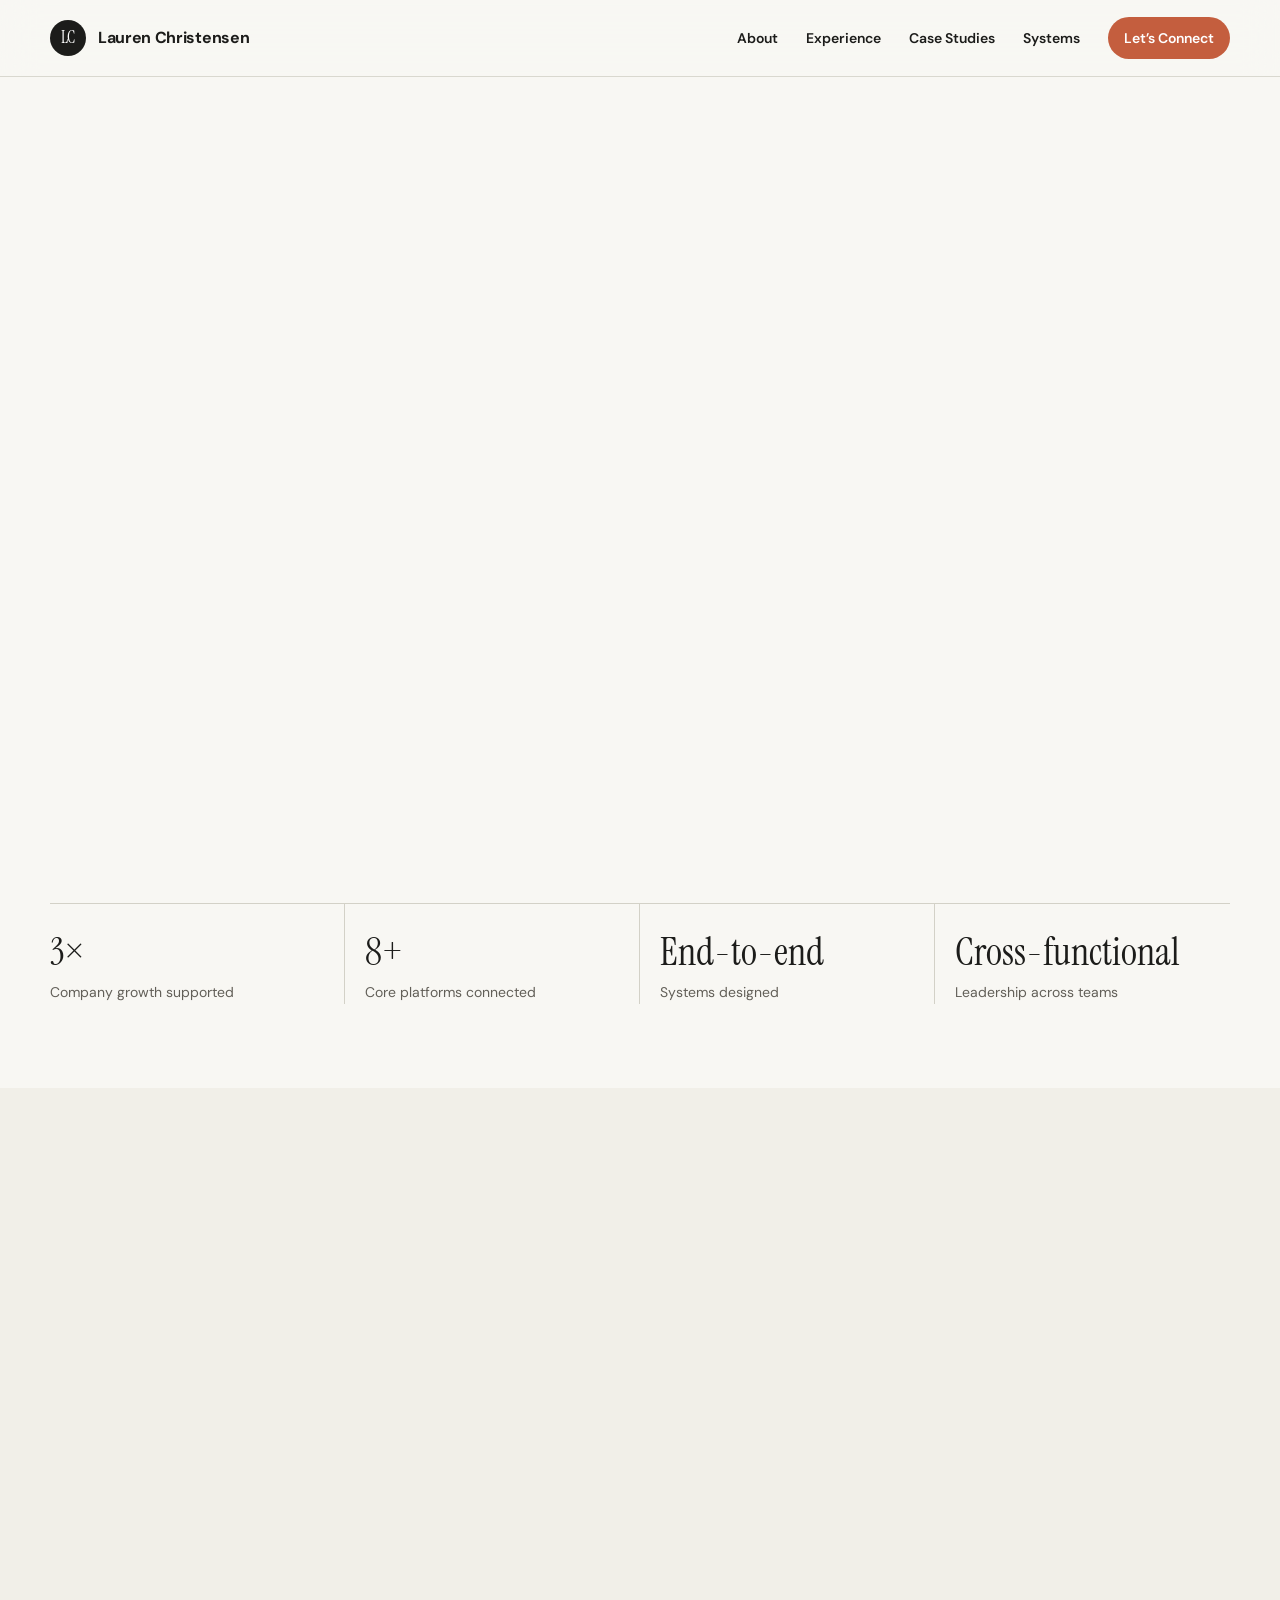
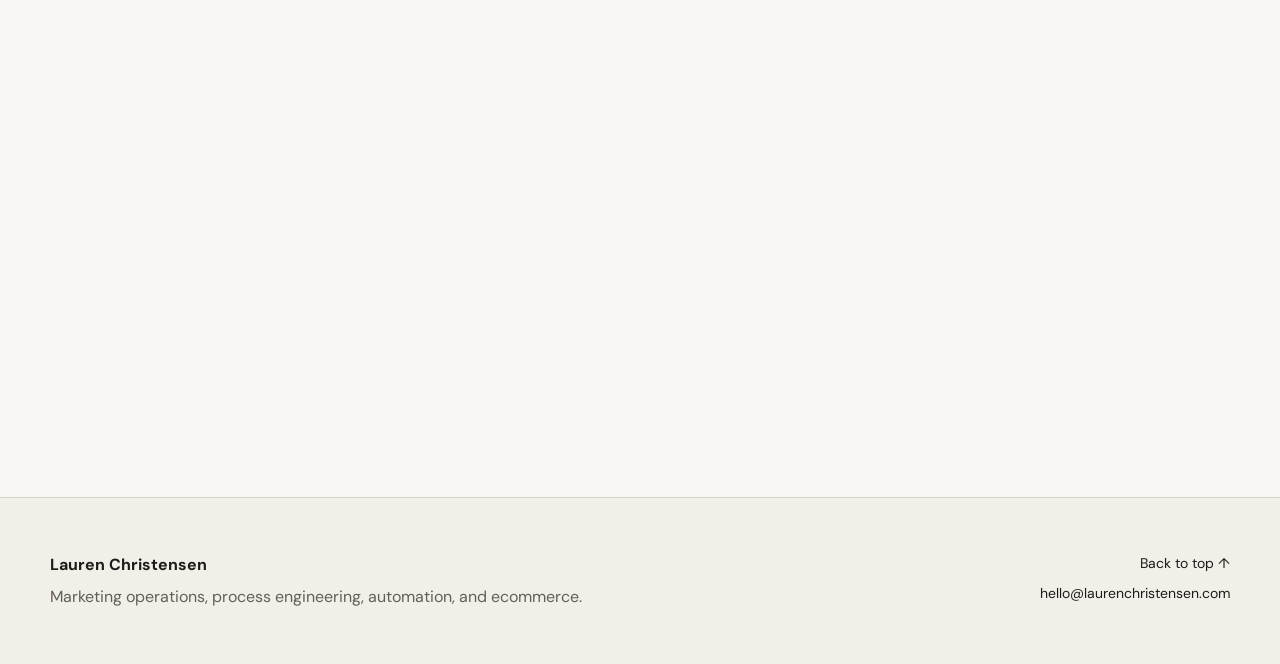
==== index.html @ 61c444e3 "Update index.html" ====
<!doctype html>
<html lang="en">
<head>
  <meta charset="utf-8">
  <meta name="viewport" content="width=device-width, initial-scale=1">
  <title>Lauren Christensen | Marketing Operations, Systems & Automation</title>
  <meta name="description" content="Lauren Christensen is a Director of Marketing & Operations specializing in process engineering, business systems, ecommerce, automation, and scalable growth.">
  <meta property="og:title" content="Lauren Christensen | Marketing Operations, Systems & Automation">
  <meta property="og:description" content="I build the systems that help growing companies scale.">
  <meta property="og:type" content="website">
  <link rel="stylesheet" href="styles.css">
  <script src="assets/site.js" defer></script>
</head>
<body>
  <a class="skip-link" href="#main">Skip to content</a>

  <header class="site-header" id="top">
    <div class="shell nav-shell">
      <a class="wordmark" href="#top" aria-label="Lauren Christensen home">
        <span class="wordmark-mark">LC</span>
        <span>Lauren Christensen</span>
      </a>
      <button class="menu-toggle" aria-expanded="false" aria-controls="main-nav">Menu</button>
      <nav id="main-nav" aria-label="Main navigation">
        <a href="#about">About</a>
        <a href="#experience">Experience</a>
        <a href="#work">Case Studies</a>
        <a href="#systems">Systems</a>
        <a href="#contact" class="nav-cta">Let’s Connect</a>
      </nav>
    </div>
  </header>

  <main id="main">
    <section class="hero section">
      <div class="shell hero-grid">
        <div class="hero-copy reveal">
          <p class="eyebrow">Marketing Operations · Process Engineering · Automation</p>
          <h1>I build the systems that help growing companies <em>scale.</em></h1>
          <p class="hero-lede">I’m a marketing and operations leader who turns complex, manual workflows into scalable systems—connecting strategy, teams, technology, and customer experience.</p>
          <div class="button-row">
            <a class="button primary" href="#work">View My Work</a>
            <a class="button secondary" href="resume/lauren-christensen-resume.pdf" target="_blank">Download Resume</a>
          </div>
          <p class="availability"><span class="status-dot"></span> Utah · Open to remote and hybrid opportunities</p>
        </div>

        <div class="impact-map reveal" aria-label="How Lauren creates impact">
          <div class="map-label">How I create impact</div>
          <div class="map-node">
            <span>01</span>
            <strong>Business challenge</strong>
            <small>Understand the real constraint</small>
          </div>
          <div class="map-line"></div>
          <div class="map-node">
            <span>02</span>
            <strong>Process design</strong>
            <small>Map people, data, and decisions</small>
          </div>
          <div class="map-line"></div>
          <div class="map-node">
            <span>03</span>
            <strong>Automation</strong>
            <small>Connect systems and remove friction</small>
          </div>
          <div class="map-line"></div>
          <div class="map-node accent">
            <span>04</span>
            <strong>Scalable growth</strong>
            <small>Improve visibility and capacity</small>
          </div>
        </div>
      </div>
    </section>

    <section class="proof-strip">
      <div class="shell proof-grid">
        <div><strong>3×</strong><span>Company growth supported</span></div>
        <div><strong>8+</strong><span>Core platforms connected</span></div>
        <div><strong>End-to-end</strong><span>Systems designed</span></div>
        <div><strong>Cross-functional</strong><span>Leadership across teams</span></div>
      </div>
    </section>

    <section class="section section-muted" id="about">
      <div class="shell split-layout">
        <div class="section-intro reveal">
          <p class="eyebrow">About</p>
          <h2>I work where marketing, operations, customer experience, and technology overlap.</h2>
        </div>
        <div class="about-copy reveal">
          <p class="large-copy">My career began in marketing, but as the companies I supported grew, I became increasingly focused on the systems behind the work.</p>
          <p>How orders move. How teams communicate. How customer information is stored. How performance is measured. Where repetitive work can be automated—and where a better process can improve both the employee and customer experience.</p>
          <p>Today, I lead initiatives across marketing, ecommerce, operations, automation, reporting, and business systems. I’m known for learning new platforms quickly, identifying bottlenecks, and translating business needs into practical, scalable solutions.</p>
          <div class="known-for">
            <p class="mini-title">What I’m known for</p>
            <ul>
              <li>Building scalable operational systems</li>
              <li>Connecting business strategy with technology</li>
              <li>Turning manual workflows into efficient processes</li>
              <li>Leading cross-functional digital transformation</li>
              <li>Translating operational data into clear decisions</li>
            </ul>
          </div>
        </div>
      </div>
    </section>

    <section class="section" id="experience">
      <div class="shell">
        <div class="section-heading reveal">
          <p class="eyebrow">Experience</p>
          <h2>Growth supported by better systems.</h2>
          <p>I bring the flexibility to move between strategy, technical implementation, marketing execution, operational analysis, and team leadership.</p>
        </div>

        <article class="experience-card reveal">
          <div class="experience-meta">
            <p class="company">White Poppy Preservation</p>
            <p class="role">Director of Marketing & Operations</p>
            <p class="date">2024–Present</p>
          </div>
          <div class="experience-details">
            <p class="impact-statement">Helped support approximately <strong>3× company growth</strong> by building the marketing, operational, ecommerce, and technology infrastructure needed to scale.</p>
            <div class="achievement-grid">
              <div>
                <h3>Process Engineering</h3>
                <p>Redesigned workflows across order management, production, fulfillment, inventory, refunds, warranties, insurance, and shipping.</p>
              </div>
              <div>
                <h3>Automation & Systems</h3>
                <p>Architected connected workflows across Shopify, Airtable, n8n, Klaviyo, Stripe, APIs, and webhooks.</p>
              </div>
              <div>
                <h3>Ecommerce & Growth</h3>
                <p>Led Shopify migration, customer journey improvements, merchandising, lifecycle marketing, campaigns, SEO, and conversion initiatives.</p>
              </div>
              <div>
                <h3>Reporting & Strategy</h3>
                <p>Built executive reporting for revenue, refunds, warranties, insurance profitability, quality trends, and operational decision-making.</p>
              </div>
            </div>
          </div>
        </article>

        <article class="experience-card secondary-experience reveal">
          <div class="experience-meta">
            <p class="company">Rosie Rue Floral Co.</p>
            <p class="role">Marketing & Operations</p>
          </div>
          <div class="experience-details">
            <p class="impact-statement">Supported marketing strategy, lead management, reporting, process improvement, documentation, and multi-market growth for an expanding floral company.</p>
          </div>
        </article>
      </div>
    </section>

    <section class="section section-dark" id="work">
      <div class="shell">
        <div class="section-heading light reveal">
          <p class="eyebrow">Selected work</p>
          <h2>Systems, growth, and operational transformation.</h2>
          <p>These case studies show how I approach complex problems—not just which tools I use.</p>
        </div>

        <div class="case-grid">
          <article class="case-card featured reveal">
            <div class="case-number">01</div>
            <div>
              <p class="case-category">Growth & Operational Strategy</p>
              <h3>Scaling White Poppy</h3>
              <p>Built the marketing, ecommerce, operational, and reporting infrastructure needed to support rapid company growth.</p>
              <ul class="case-points">
                <li>Supported approximately 3× growth</li>
                <li>Improved cross-functional visibility</li>
                <li>Standardized scalable processes</li>
              </ul>
            </div>
          </article>

          <article class="case-card reveal">
            <div class="case-number">02</div>
            <div>
              <p class="case-category">Automation & Systems Architecture</p>
              <h3>Automated Order & Inventory System</h3>
              <p>Connected Shopify, n8n, and Airtable to automate customer matching, order creation, unit-level records, and sequential inventory assignment.</p>
              <div class="mini-flow">
                <span>Shopify</span><i>→</i><span>n8n</span><i>→</i><span>Airtable</span><i>→</i><span>Inventory</span>
              </div>
            </div>
          </article>

          <article class="case-card reveal">
            <div class="case-number">03</div>
            <div>
              <p class="case-category">Data Architecture & Operations</p>
              <h3>Airtable Business Operating System</h3>
              <p>Structured Airtable as a connected operating system for customers, orders, inventory, production, refunds, repairs, insurance, and reporting.</p>
              <ul class="case-points">
                <li>Linked relational data</li>
                <li>Operational dashboards</li>
                <li>Centralized reporting</li>
              </ul>
            </div>
          </article>

          <article class="case-card reveal">
            <div class="case-number">04</div>
            <div>
              <p class="case-category">Analytics & Decision Support</p>
              <h3>Executive Reporting & Policy Strategy</h3>
              <p>Converted operational data into leadership-ready recommendations covering refunds, cancellations, complimentary repurchases, insurance, warranties, and shipping.</p>
              <ul class="case-points">
                <li>Identified revenue recovery opportunities</li>
                <li>Evaluated program profitability</li>
                <li>Connected findings to policy decisions</li>
              </ul>
            </div>
          </article>
        </div>
      </div>
    </section>

    <section class="section" id="systems">
      <div class="shell">
        <div class="section-heading reveal">
          <p class="eyebrow">Systems & tools</p>
          <h2>Tools are useful. Connected systems create impact.</h2>
          <p>I focus on how data moves, how teams use the process, and whether the system creates a clearer and more reliable way to operate.</p>
        </div>

        <div class="systems-layout">
          <div class="system-column reveal">
            <p class="mini-title">Automation & Data</p>
            <div class="tool-list">
              <span>Airtable</span><span>n8n</span><span>Zapier</span><span>REST APIs</span><span>Webhooks</span><span>JSON</span><span>Supabase</span>
            </div>
          </div>
          <div class="system-column reveal">
            <p class="mini-title">Ecommerce & Customer Experience</p>
            <div class="tool-list">
              <span>Shopify</span><span>Shopify Flow</span><span>Klaviyo</span><span>Stripe</span><span>Framer</span><span>Netlify</span><span>Vercel</span>
            </div>
          </div>
          <div class="system-column reveal">
            <p class="mini-title">Marketing & Analytics</p>
            <div class="tool-list">
              <span>GA4</span><span>Meta Ads</span><span>Pinterest Ads</span><span>TikTok Ads</span><span>SEO</span><span>Email</span><span>SMS</span><span>CRO</span>
            </div>
          </div>
          <div class="system-column reveal">
            <p class="mini-title">Operations & Leadership</p>
            <div class="tool-list">
              <span>Process Engineering</span><span>Workflow Design</span><span>SOP Development</span><span>Executive Reporting</span><span>Project Management</span><span>Agency Management</span>
            </div>
          </div>
        </div>

        <div class="process-block reveal">
          <p class="eyebrow">How I approach complex problems</p>
          <div class="process-grid">
            <div><span>01</span><strong>Understand</strong><p>Define the real business problem.</p></div>
            <div><span>02</span><strong>Map</strong><p>Document the current workflow.</p></div>
            <div><span>03</span><strong>Identify</strong><p>Find bottlenecks and dependencies.</p></div>
            <div><span>04</span><strong>Design</strong><p>Create the system or process.</p></div>
            <div><span>05</span><strong>Improve</strong><p>Implement, measure, and refine.</p></div>
          </div>
        </div>
      </div>
    </section>

    <section class="section section-soft">
      <div class="shell flexibility-grid">
        <div class="reveal">
          <p class="eyebrow">Flexibility</p>
          <h2>I’m most valuable in roles that cross traditional boundaries.</h2>
        </div>
        <div class="reveal">
          <p class="large-copy">I can move between strategic planning, technical implementation, marketing execution, operational analysis, and team leadership.</p>
          <div class="role-tags">
            <span>Marketing Operations</span>
            <span>Business Operations</span>
            <span>Growth Operations</span>
            <span>Revenue Operations</span>
            <span>Business Systems</span>
            <span>Ecommerce Operations</span>
            <span>Process Engineering</span>
            <span>Digital Transformation</span>
            <span>Chief of Staff</span>
            <span>Solutions Strategy</span>
          </div>
        </div>
      </div>
    </section>

    <section class="section contact-section" id="contact">
      <div class="shell contact-card reveal">
        <div>
          <p class="eyebrow">Let’s connect</p>
          <h2>Let’s build something that works better.</h2>
          <p>I’m interested in opportunities involving marketing operations, business systems, process engineering, automation, ecommerce, and cross-functional growth.</p>
        </div>
        <div class="contact-actions">
          <a class="button primary" href="mailto:hello@laurenchristensen.com">Email Me</a>
          <a class="button secondary" href="#" aria-label="LinkedIn placeholder">LinkedIn</a>
          <a class="text-link" href="resume/lauren-christensen-resume.pdf" target="_blank">Download resume ↗</a>
        </div>
      </div>
    </section>
  </main>

  <footer>
    <div class="shell footer-grid">
      <div>
        <strong>Lauren Christensen</strong>
        <p>Marketing operations, process engineering, automation, and ecommerce.</p>
      </div>
      <div class="footer-links">
        <a href="#top">Back to top ↑</a>
        <a href="mailto:hello@laurenchristensen.com">hello@laurenchristensen.com</a>
      </div>
    </div>
  </footer>
</body>
</html>
---- styles.css ----
@import url('https://fonts.googleapis.com/css2?family=DM+Sans:wght@400;500;600;700&family=Instrument+Serif:ital@0;1&display=swap');

:root {
  --terracotta:#c45e3e;
  --terracotta-dark:#8c3820;
  --terracotta-soft:#faeade;
  --cream:#f8f7f3;
  --warm:#f1efe8;
  --ink:#1c1c1a;
  --muted:#625f58;
  --line:#d3d1c7;
  --white:#ffffff;
  --dark:#211f1c;
  --dark-soft:#2b2824;
  --shadow:0 24px 70px rgba(42,34,28,.10);
}

* { box-sizing:border-box; }
html { scroll-behavior:smooth; }
body {
  margin:0;
  background:var(--cream);
  color:var(--ink);
  font-family:"DM Sans",system-ui,-apple-system,sans-serif;
  line-height:1.6;
  text-rendering:optimizeLegibility;
}
a { color:inherit; text-decoration:none; }
button { font:inherit; }
img { max-width:100%; }
.skip-link { position:absolute; left:-9999px; }
.skip-link:focus { left:16px; top:16px; z-index:1000; background:#fff; padding:10px 14px; }
.shell { width:min(1180px,calc(100% - 40px)); margin-inline:auto; }
.section { padding:118px 0; }
.section-muted { background:var(--warm); }
.section-soft { background:var(--terracotta-soft); }
.section-dark { background:var(--dark); color:var(--white); }

.site-header {
  position:sticky;
  top:0;
  z-index:100;
  border-bottom:1px solid rgba(211,209,199,.8);
  background:rgba(248,247,243,.88);
  backdrop-filter:blur(18px);
}
.nav-shell { min-height:76px; display:flex; align-items:center; justify-content:space-between; gap:24px; }
.wordmark { display:flex; align-items:center; gap:12px; font-weight:700; letter-spacing:-.02em; }
.wordmark-mark {
  width:36px; height:36px; border-radius:50%;
  display:grid; place-items:center;
  background:var(--ink); color:#fff;
  font-family:"Instrument Serif",serif;
  font-size:17px; font-weight:400;
}
nav { display:flex; align-items:center; gap:28px; font-size:14px; font-weight:600; }
nav a { transition:color .2s ease; }
nav a:hover { color:var(--terracotta); }
.nav-cta { background:var(--terracotta); color:#fff!important; padding:10px 16px; border-radius:999px; }
.nav-cta:hover { background:var(--terracotta-dark); }
.menu-toggle { display:none; border:1px solid var(--line); background:transparent; border-radius:999px; padding:8px 13px; }

.hero { padding-top:128px; overflow:hidden; }
.hero-grid { display:grid; grid-template-columns:1.1fr .9fr; align-items:center; gap:72px; }
.eyebrow {
  margin:0 0 20px;
  color:var(--terracotta-dark);
  font-size:12px; font-weight:700; letter-spacing:.14em; text-transform:uppercase;
}
h1,h2,h3,p { margin-top:0; }
h1,h2 { font-family:"Instrument Serif",Georgia,serif; font-weight:400; letter-spacing:-.035em; line-height:.98; }
h1 { font-size:clamp(58px,7.2vw,96px); margin-bottom:28px; max-width:850px; }
h1 em { color:var(--terracotta); font-weight:400; }
h2 { font-size:clamp(43px,5vw,66px); margin-bottom:24px; }
h3 { font-size:24px; line-height:1.15; letter-spacing:-.025em; }
.hero-lede { max-width:690px; color:var(--muted); font-size:20px; line-height:1.65; }
.large-copy { font-size:22px; line-height:1.55; letter-spacing:-.015em; }
.button-row { display:flex; gap:12px; flex-wrap:wrap; margin:34px 0 24px; }
.button {
  display:inline-flex; align-items:center; justify-content:center;
  min-height:48px; padding:0 20px; border-radius:999px;
  font-weight:700; font-size:14px; border:1px solid transparent;
  transition:transform .2s ease,background .2s ease,border-color .2s ease;
}
.button:hover { transform:translateY(-2px); }
.primary { background:var(--terracotta); color:#fff; }
.primary:hover { background:var(--terracotta-dark); }
.secondary { border-color:var(--line); background:rgba(255,255,255,.35); }
.secondary:hover { border-color:var(--ink); }
.availability { color:var(--muted); font-size:14px; }
.status-dot { display:inline-block; width:8px; height:8px; background:#6b9560; border-radius:50%; margin-right:8px; }

.impact-map {
  position:relative;
  padding:30px;
  border:1px solid var(--line);
  border-radius:28px;
  background:rgba(255,255,255,.72);
  box-shadow:var(--shadow);
}
.map-label { margin-bottom:24px; font-size:12px; font-weight:700; letter-spacing:.12em; text-transform:uppercase; color:var(--muted); }
.map-node {
  display:grid; grid-template-columns:38px 1fr; column-gap:14px;
  padding:16px 18px; border:1px solid var(--line);
  border-radius:16px; background:var(--cream);
}
.map-node span { grid-row:1/3; color:var(--terracotta); font-weight:700; font-size:13px; padding-top:3px; }
.map-node strong { font-size:16px; }
.map-node small { color:var(--muted); }
.map-node.accent { background:var(--terracotta-soft); border-color:#e5b5a5; }
.map-line { height:18px; width:1px; background:var(--line); margin-left:37px; }

.proof-strip { padding:0 0 84px; }
.proof-grid { display:grid; grid-template-columns:repeat(4,1fr); border-top:1px solid var(--line); }
.proof-grid div { padding:28px 20px 0 0; border-right:1px solid var(--line); }
.proof-grid div:last-child { border-right:0; padding-left:20px; }
.proof-grid div:not(:first-child) { padding-left:20px; }
.proof-grid strong { display:block; font-family:"Instrument Serif",serif; font-size:39px; font-weight:400; line-height:1; margin-bottom:8px; }
.proof-grid span { color:var(--muted); font-size:14px; }

.split-layout { display:grid; grid-template-columns:.92fr 1.08fr; gap:88px; }
.about-copy > p { color:var(--muted); }
.known-for { margin-top:36px; padding:28px; border:1px solid var(--line); border-radius:20px; background:rgba(255,255,255,.5); }
.mini-title { font-size:13px; font-weight:700; text-transform:uppercase; letter-spacing:.11em; margin-bottom:18px; }
.known-for ul { margin:0; padding:0; list-style:none; display:grid; gap:12px; }
.known-for li { position:relative; padding-left:22px; }
.known-for li::before { content:"↗"; color:var(--terracotta); position:absolute; left:0; }

.section-heading { max-width:780px; margin-bottom:58px; }
.section-heading > p:last-child { color:var(--muted); font-size:18px; max-width:680px; }
.section-heading.light > p:last-child { color:#c9c4bb; }

.experience-card { display:grid; grid-template-columns:300px 1fr; gap:60px; padding:44px 0; border-top:1px solid var(--line); }
.experience-card:last-child { border-bottom:1px solid var(--line); }
.company { font-size:20px; font-weight:700; margin-bottom:4px; }
.role,.date { color:var(--muted); margin-bottom:5px; }
.impact-statement { font-family:"Instrument Serif",serif; font-size:34px; line-height:1.16; max-width:800px; }
.impact-statement strong { color:var(--terracotta); font-weight:400; }
.achievement-grid { display:grid; grid-template-columns:1fr 1fr; gap:26px 38px; margin-top:38px; }
.achievement-grid h3 { font-size:17px; margin-bottom:9px; }
.achievement-grid p { color:var(--muted); font-size:15px; }
.secondary-experience .impact-statement { font-size:27px; }

.case-grid { display:grid; grid-template-columns:1fr 1fr; gap:18px; }
.case-card {
  min-height:390px; display:grid; grid-template-columns:54px 1fr; gap:22px;
  padding:34px; border:1px solid #49443e; border-radius:22px;
  background:var(--dark-soft); transition:transform .25s ease,border-color .25s ease;
}
.case-card:hover { transform:translateY(-5px); border-color:#766d62; }
.case-card.featured { background:var(--terracotta); border-color:var(--terracotta); }
.case-number { color:#a9a096; font-size:13px; }
.featured .case-number,.featured .case-category { color:#f9d9cf; }
.case-category { color:#bd8e7f; font-size:11px; text-transform:uppercase; letter-spacing:.12em; font-weight:700; }
.case-card h3 { font-family:"Instrument Serif",serif; font-size:40px; font-weight:400; }
.case-card p { color:#c9c4bb; }
.featured p { color:#fff5f1; }
.case-points { list-style:none; padding:0; margin:25px 0 0; display:grid; gap:10px; color:#ddd7cf; }
.featured .case-points { color:#fff; }
.case-points li::before { content:"—"; color:var(--terracotta); margin-right:8px; }
.featured .case-points li::before { color:#fff; }
.mini-flow { margin-top:28px; display:flex; align-items:center; gap:8px; flex-wrap:wrap; }
.mini-flow span { border:1px solid #5b554f; padding:7px 10px; border-radius:999px; font-size:12px; }
.mini-flow i { color:var(--terracotta); font-style:normal; }

.systems-layout { display:grid; grid-template-columns:1fr 1fr; gap:18px; }
.system-column { padding:30px; border:1px solid var(--line); border-radius:20px; background:#fff; }
.tool-list { display:flex; gap:9px; flex-wrap:wrap; }
.tool-list span,.role-tags span {
  padding:8px 11px; border-radius:999px; border:1px solid var(--line); background:var(--cream); font-size:13px; font-weight:600;
}
.process-block { margin-top:70px; padding:42px; border-radius:26px; background:var(--ink); color:#fff; }
.process-block .eyebrow { color:#db9c87; }
.process-grid { display:grid; grid-template-columns:repeat(5,1fr); gap:22px; }
.process-grid div { border-top:1px solid #55514b; padding-top:20px; }
.process-grid span { color:#db9c87; font-size:12px; }
.process-grid strong { display:block; font-family:"Instrument Serif",serif; font-weight:400; font-size:27px; margin:8px 0; }
.process-grid p { color:#bdb7af; font-size:13px; }

.flexibility-grid { display:grid; grid-template-columns:.9fr 1.1fr; gap:80px; }
.role-tags { display:flex; flex-wrap:wrap; gap:9px; margin-top:28px; }
.role-tags span { background:rgba(255,255,255,.45); border-color:#e4b6a6; }

.contact-section { padding-top:90px; }
.contact-card {
  display:grid; grid-template-columns:1fr auto; gap:50px; align-items:end;
  padding:52px; border-radius:30px; background:#fff; border:1px solid var(--line); box-shadow:var(--shadow);
}
.contact-card h2 { max-width:750px; }
.contact-card p { color:var(--muted); max-width:700px; }
.contact-actions { display:flex; flex-direction:column; gap:12px; min-width:190px; }
.text-link { font-weight:700; text-align:center; font-size:14px; padding:10px; }

footer { padding:54px 0; border-top:1px solid var(--line); background:var(--warm); }
.footer-grid { display:flex; justify-content:space-between; gap:40px; }
.footer-grid p { margin:6px 0 0; color:var(--muted); }
.footer-links { display:flex; flex-direction:column; align-items:flex-end; gap:7px; font-size:14px; }

.reveal { opacity:0; transform:translateY(24px); transition:opacity .7s ease,transform .7s ease; }
.reveal.visible { opacity:1; transform:none; }

@media (max-width:900px) {
  .section { padding:88px 0; }
  .hero-grid,.split-layout,.flexibility-grid { grid-template-columns:1fr; gap:52px; }
  .experience-card { grid-template-columns:1fr; gap:30px; }
  .process-grid { grid-template-columns:1fr 1fr; }
  .contact-card { grid-template-columns:1fr; align-items:start; }
  .contact-actions { width:100%; }
}
@media (max-width:720px) {
  .shell { width:min(100% - 28px,1180px); }
  .menu-toggle { display:block; }
  nav {
    display:none; position:absolute; top:76px; left:14px; right:14px;
    padding:18px; flex-direction:column; align-items:stretch;
    background:var(--cream); border:1px solid var(--line); border-radius:18px; box-shadow:var(--shadow);
  }
  nav.open { display:flex; }
  nav a { padding:8px; }
  .nav-cta { text-align:center; }
  h1 { font-size:52px; }
  h2 { font-size:42px; }
  .hero { padding-top:84px; }
  .proof-grid { grid-template-columns:1fr 1fr; }
  .proof-grid div { border-right:0; border-bottom:1px solid var(--line); padding:22px 12px 22px 0!important; }
  .achievement-grid,.case-grid,.systems-layout { grid-template-columns:1fr; }
  .case-card { min-height:0; }
  .impact-statement { font-size:29px; }
  .process-grid { grid-template-columns:1fr; }
  .process-block { padding:28px; }
  .footer-grid { flex-direction:column; }
  .footer-links { align-items:flex-start; }
}
@media (prefers-reduced-motion:reduce) {
  html { scroll-behavior:auto; }
  .reveal { opacity:1; transform:none; transition:none; }
  .button,.case-card { transition:none; }
}
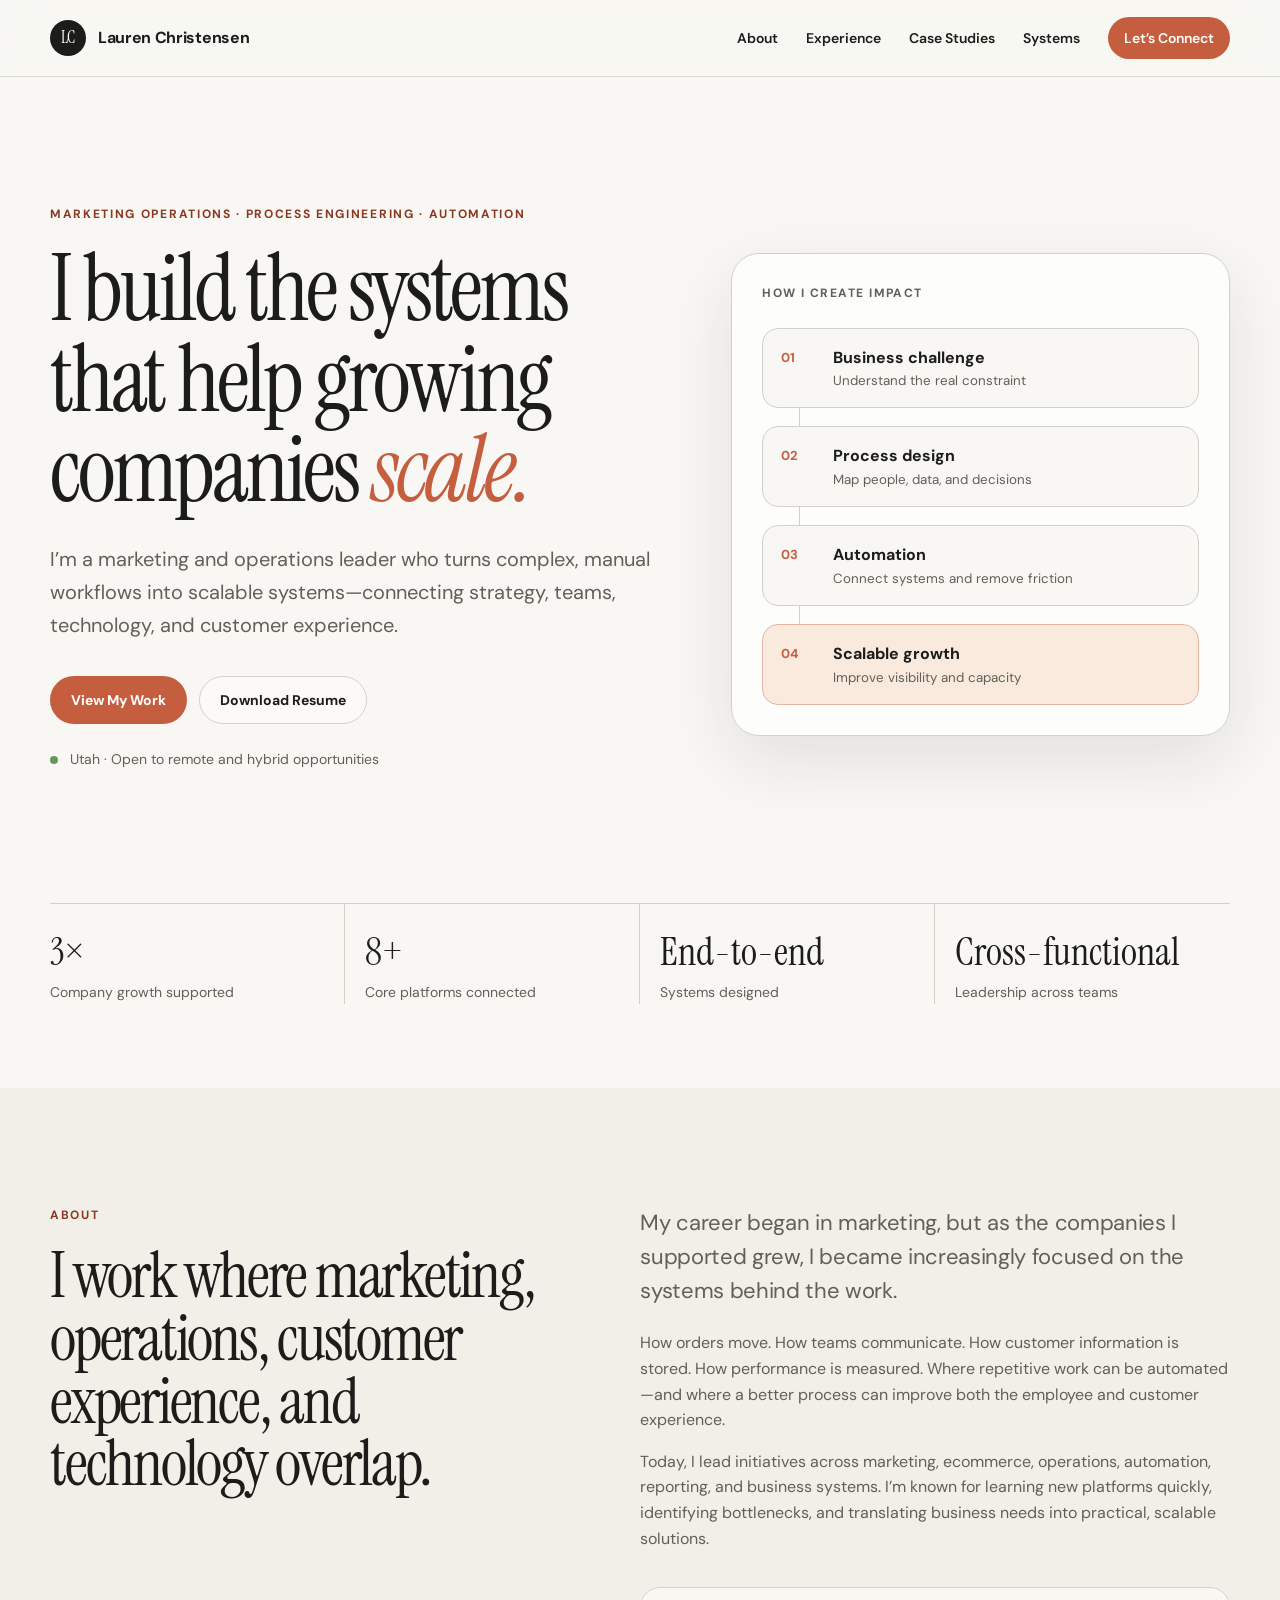
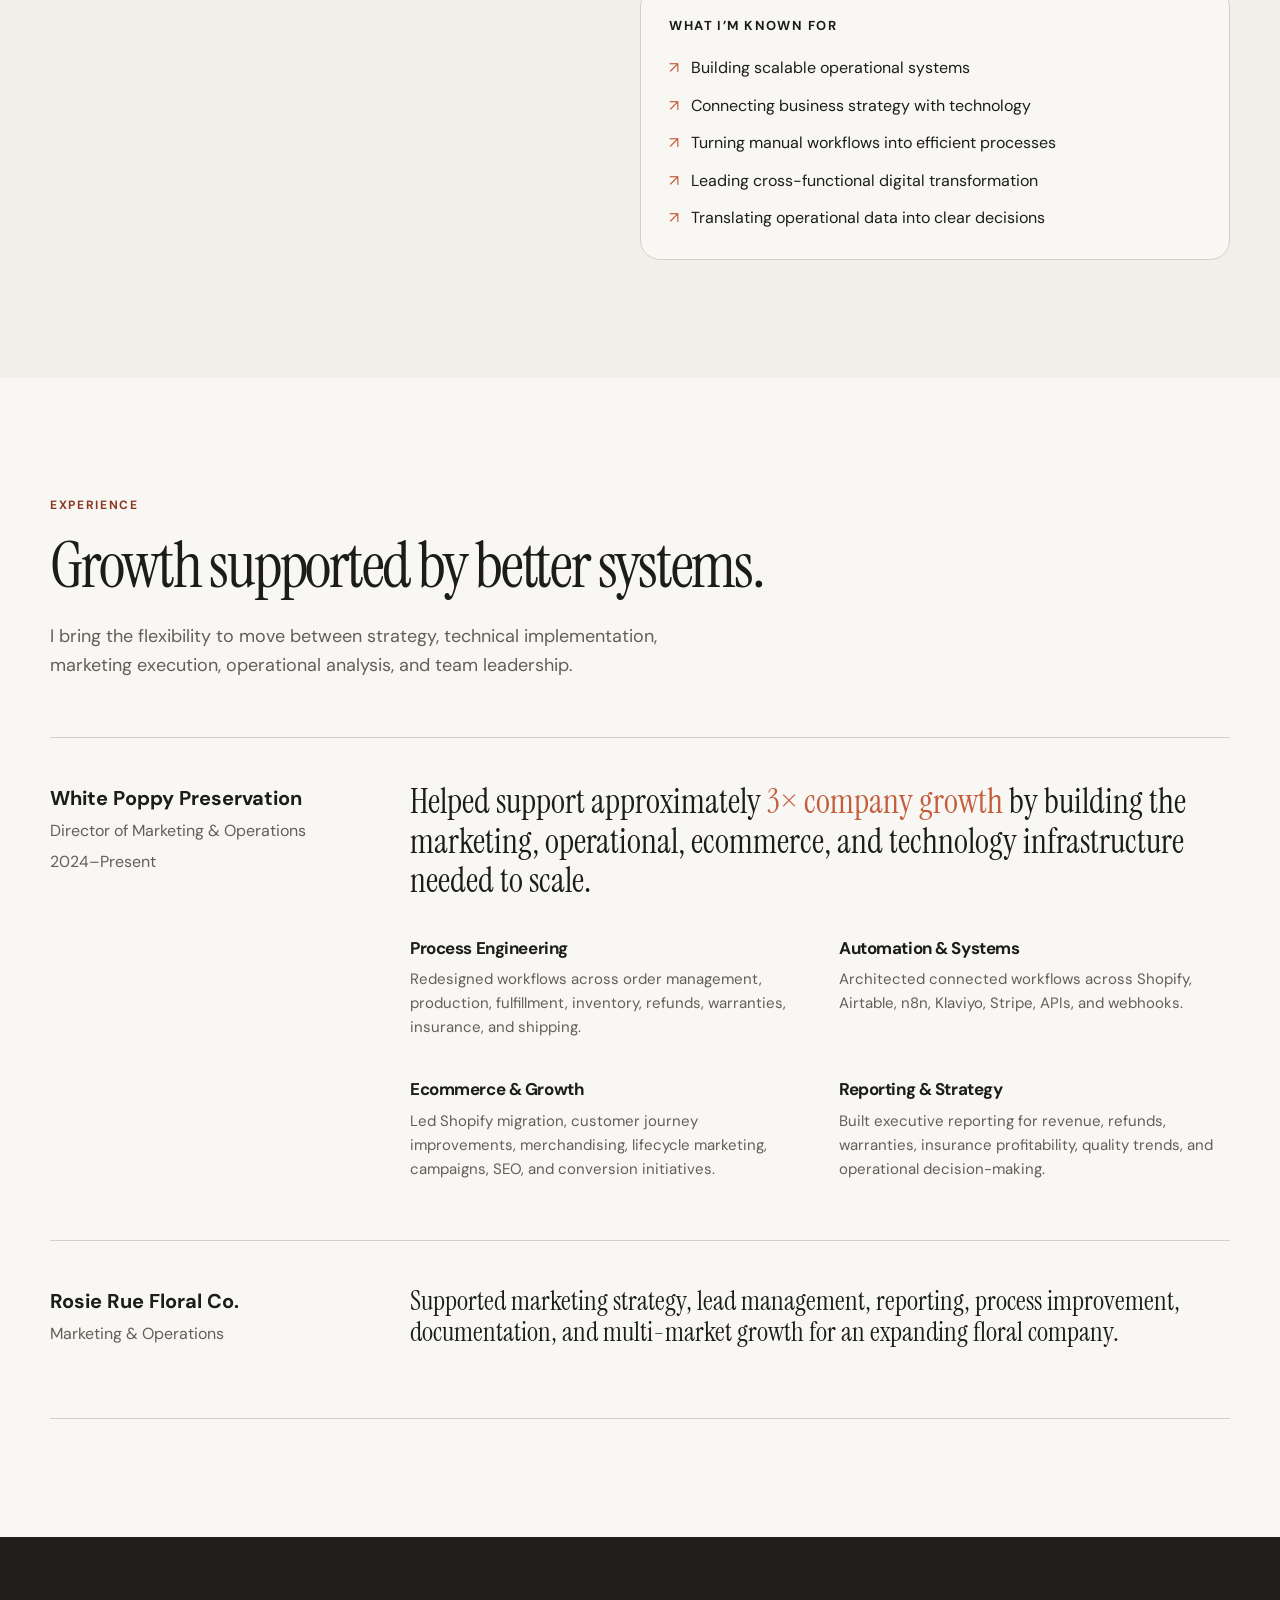
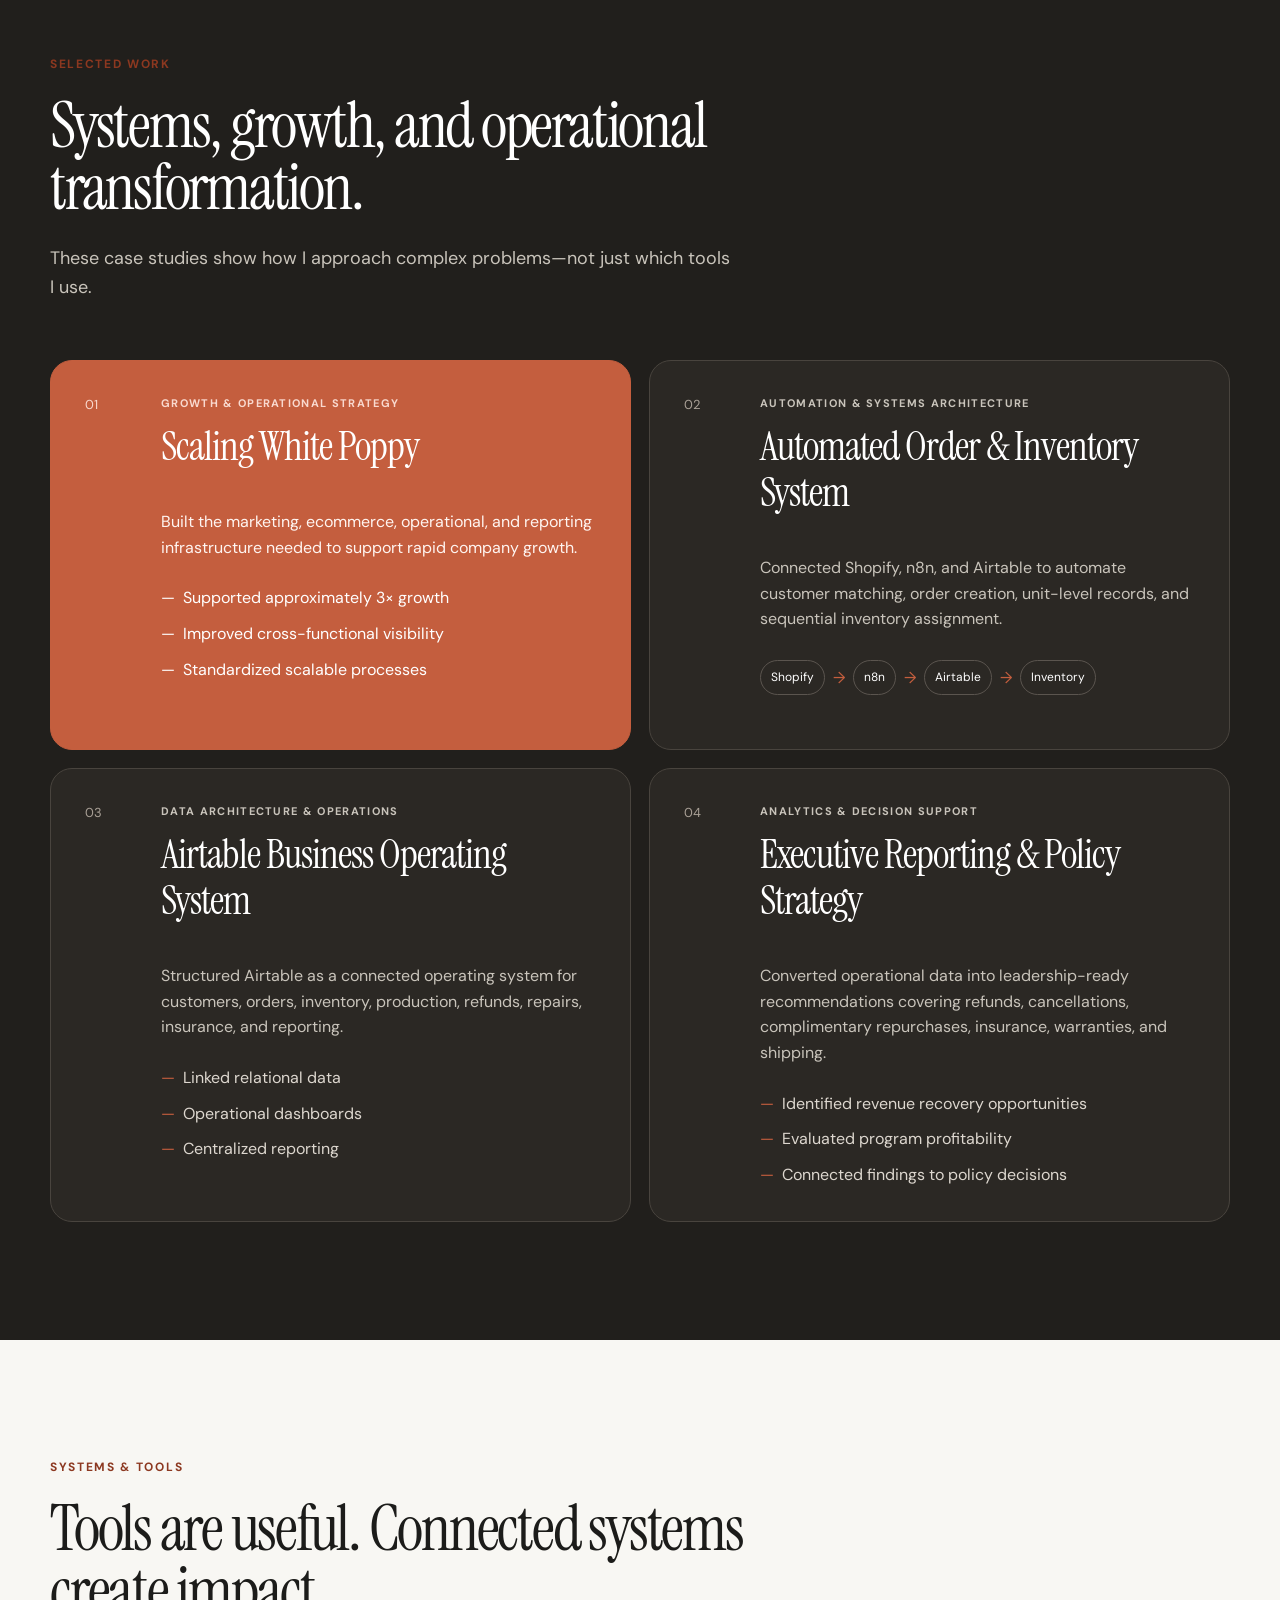
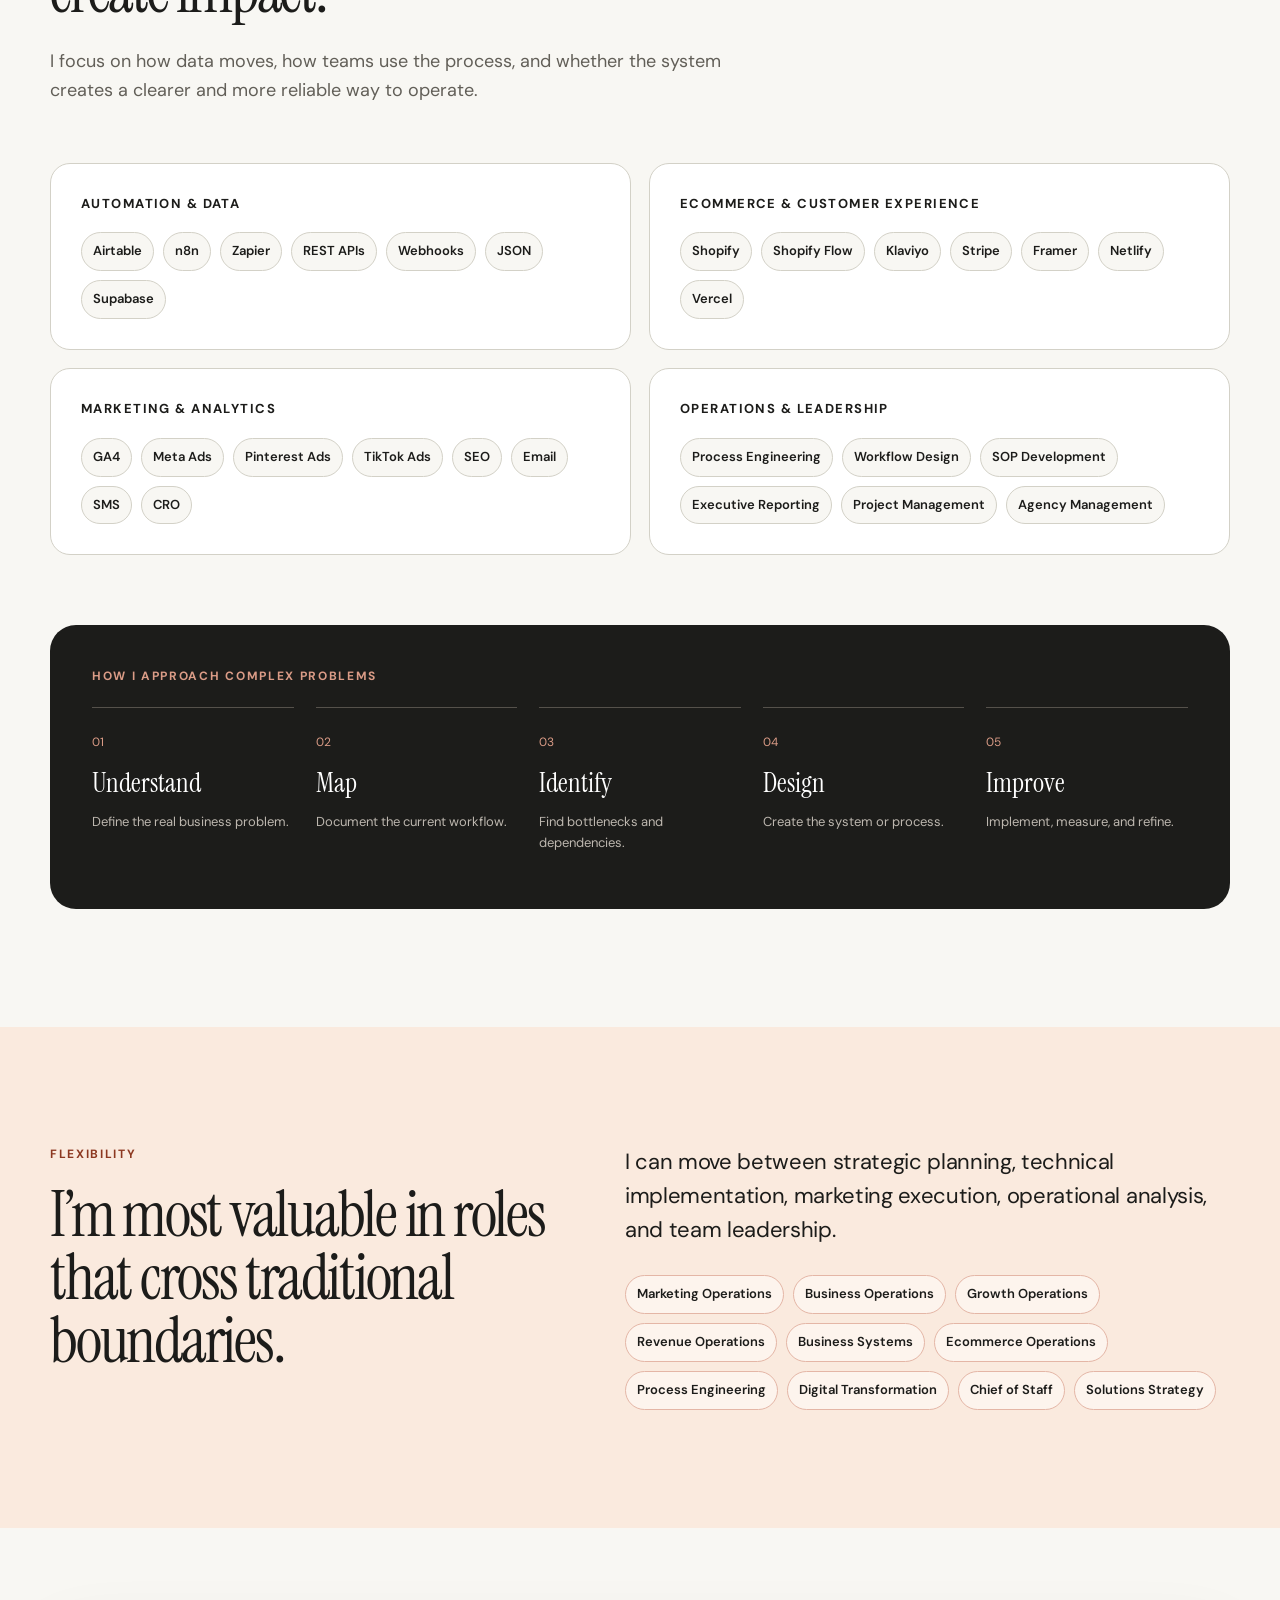
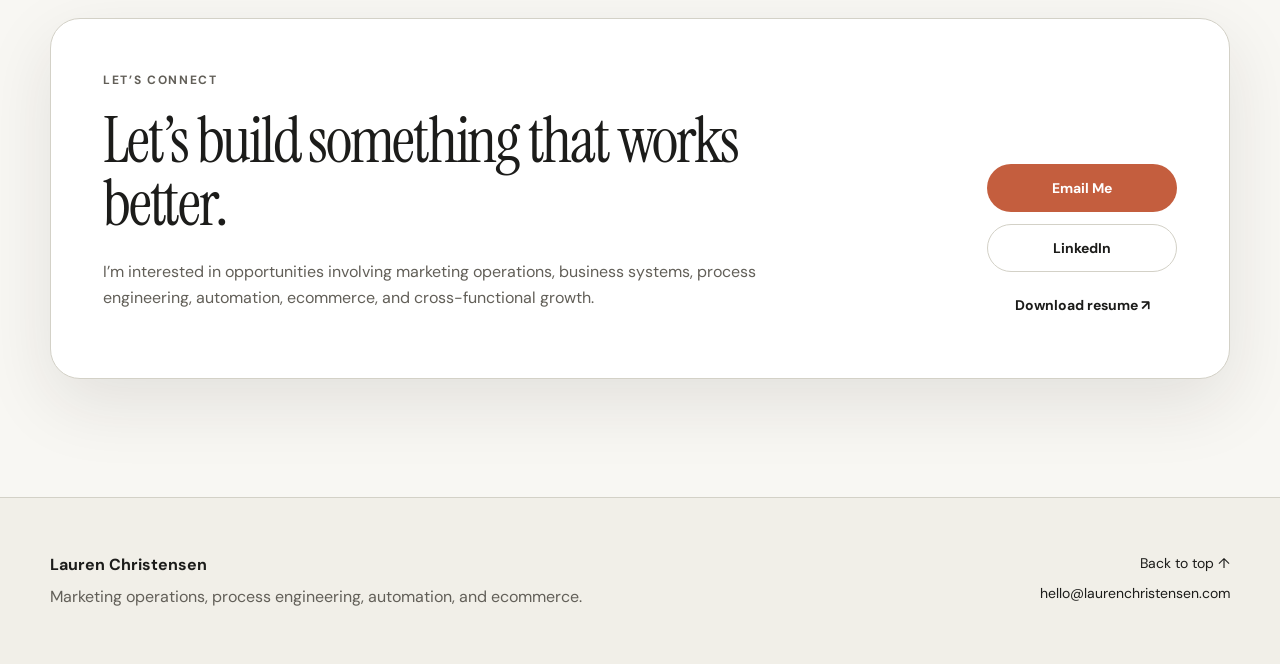
==== commit bc8368ae: "Update index.html" ====
--- a/index.html
+++ b/index.html
@@ -9,7 +9,7 @@
   <meta property="og:description" content="I build the systems that help growing companies scale.">
   <meta property="og:type" content="website">
   <link rel="stylesheet" href="styles.css">
-  <script src="assets/site.js" defer></script>
+ <script src="site.js" defer></script>
 </head>
 <body>
   <a class="skip-link" href="#main">Skip to content</a>
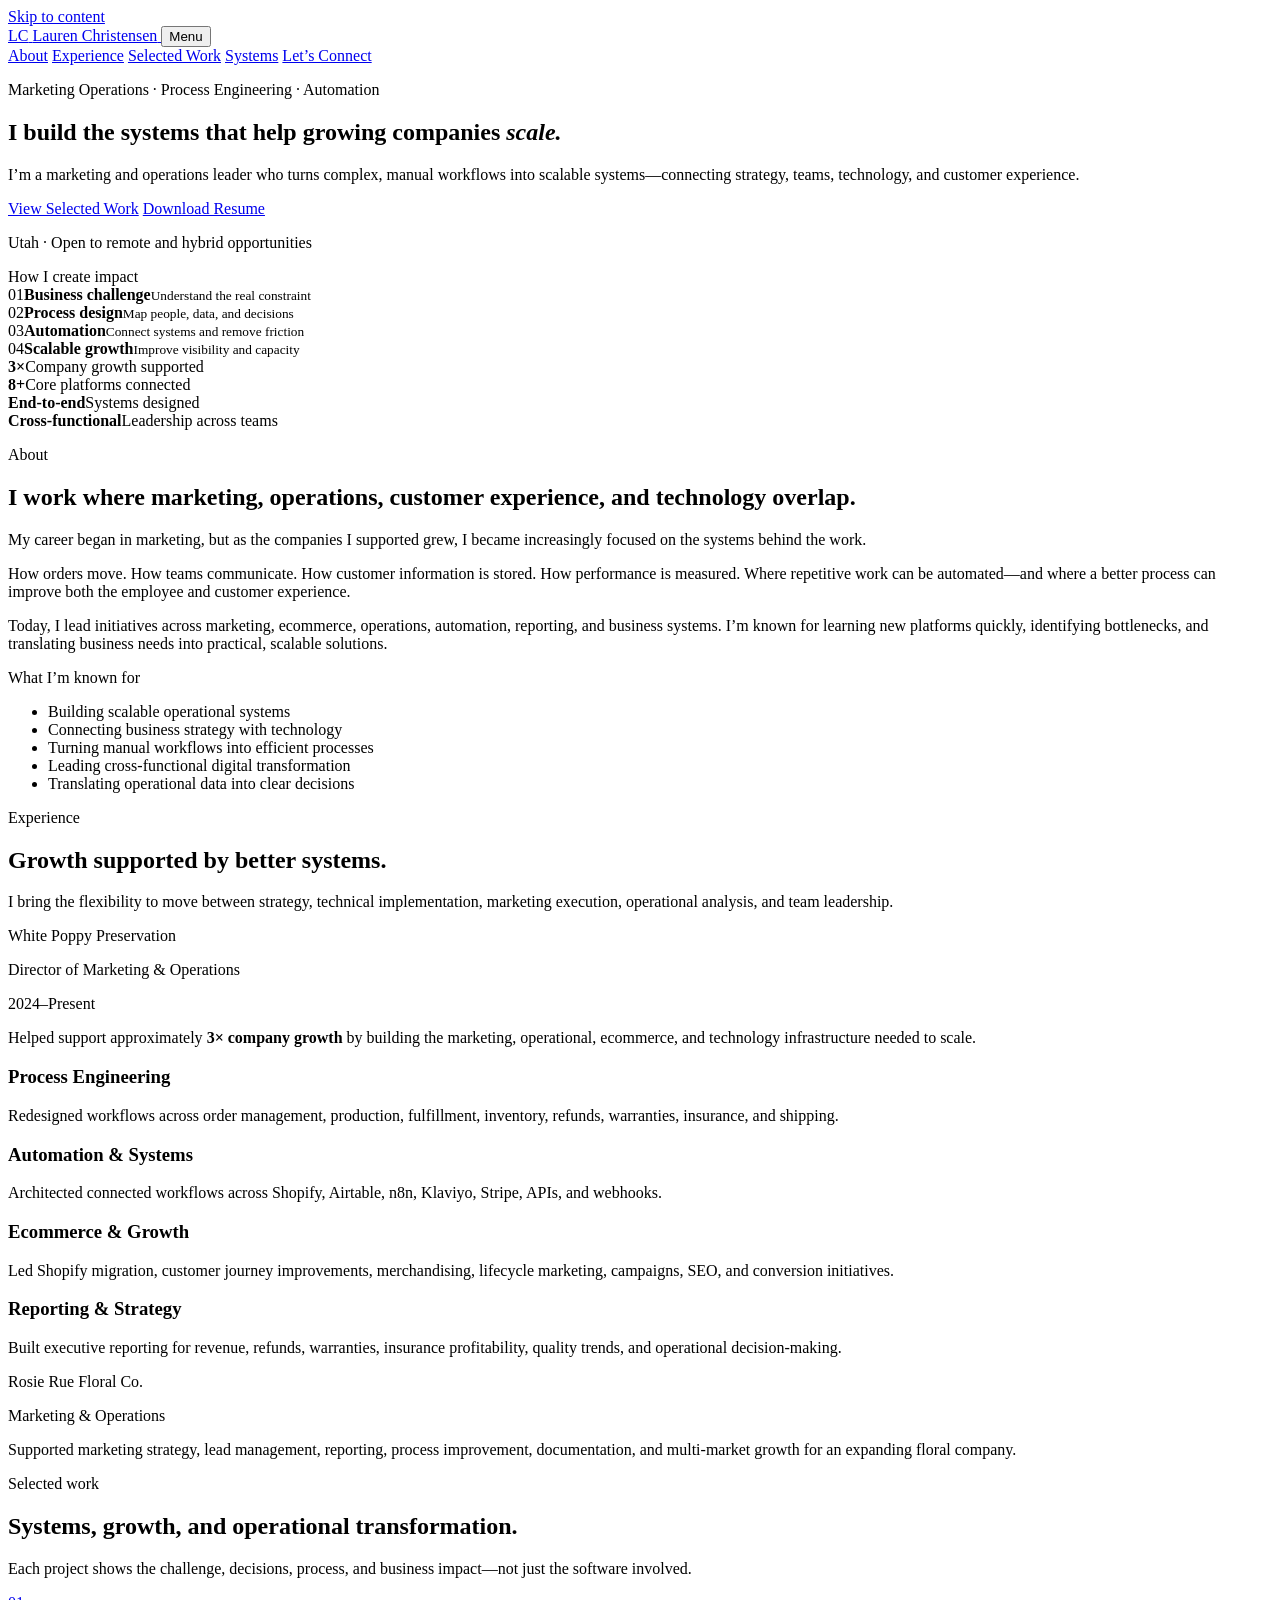
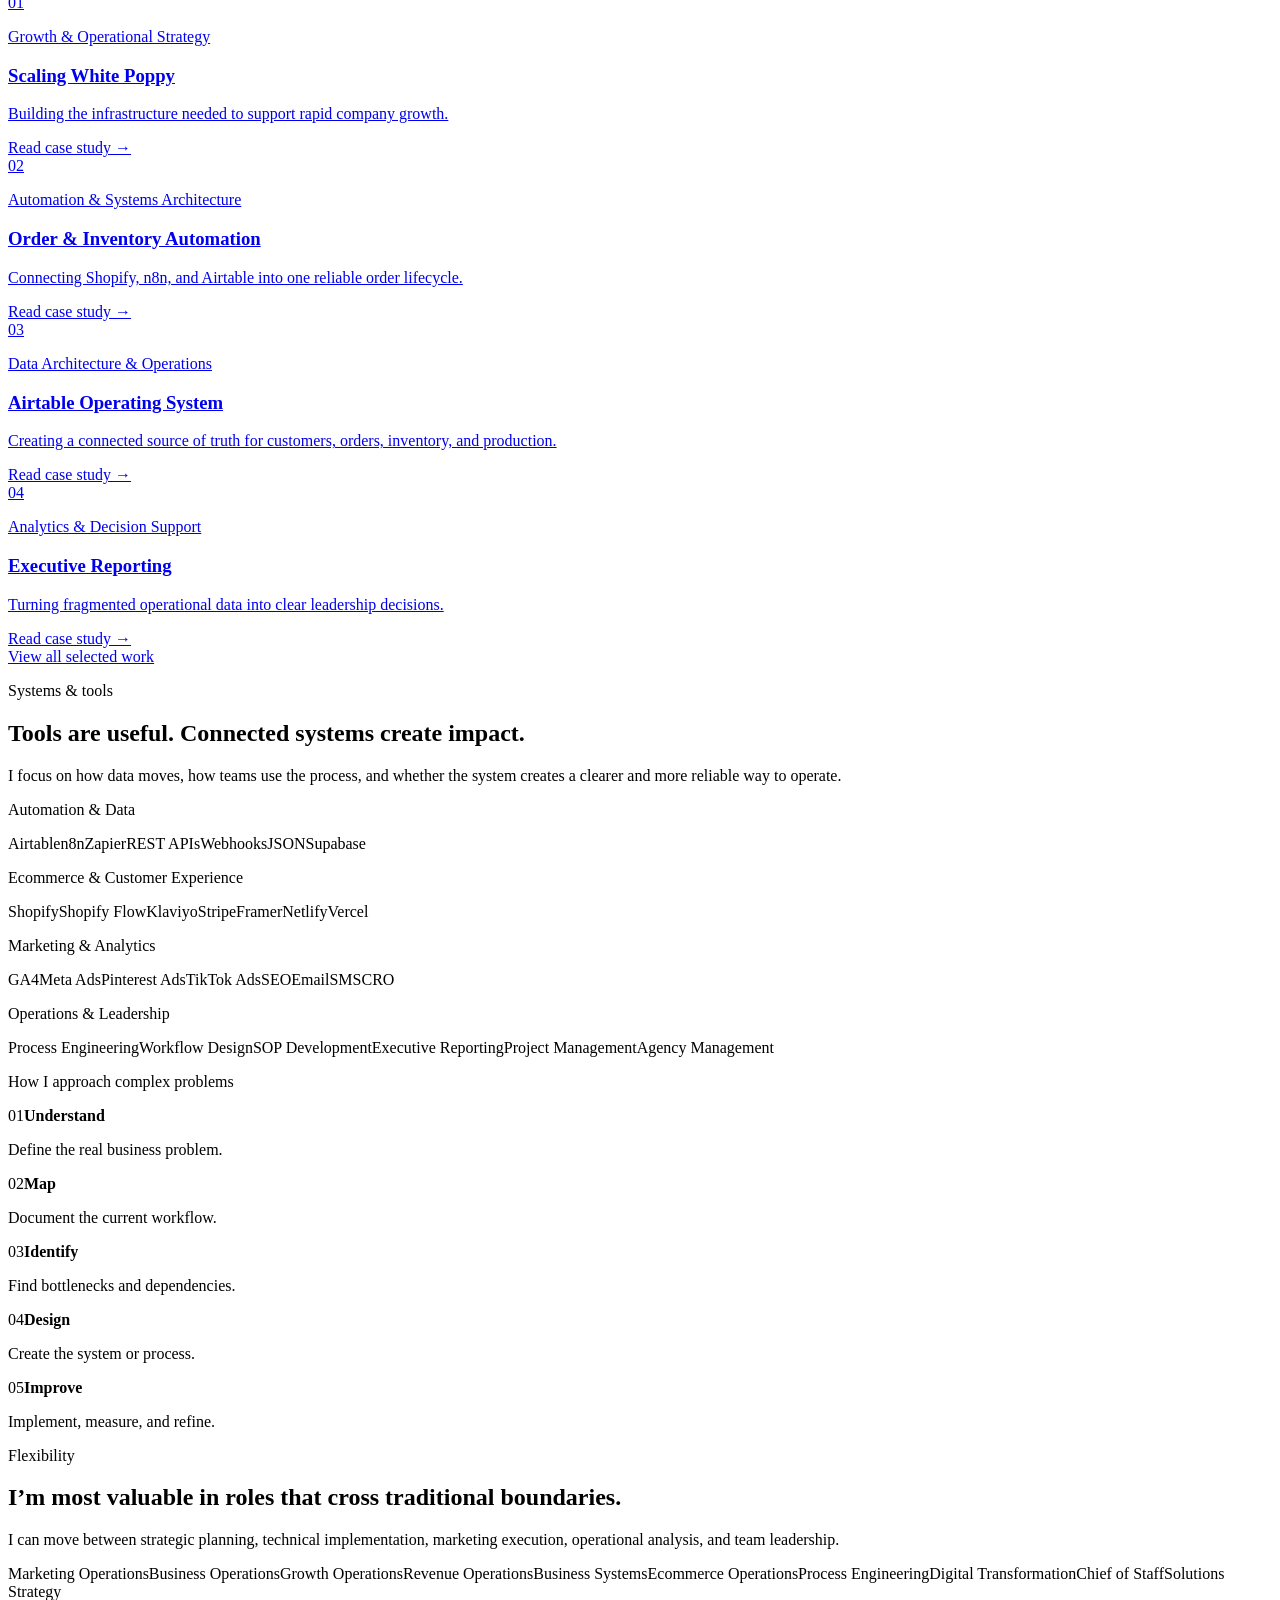
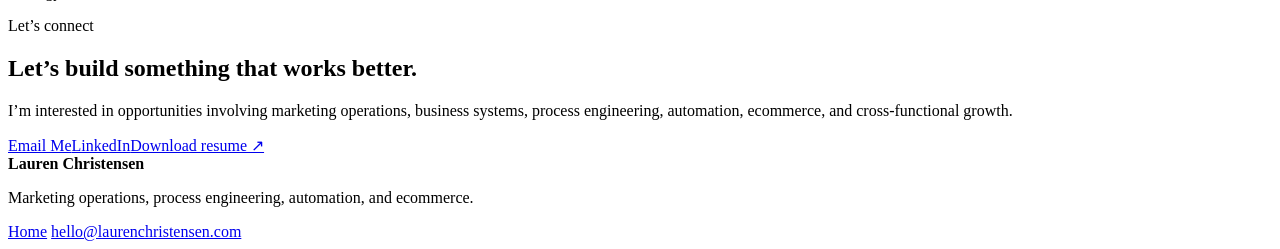
==== commit f38881e6: "Add files via upload" ====
--- a/index.html
+++ b/index.html
@@ -3,324 +3,207 @@
 <head>
   <meta charset="utf-8">
   <meta name="viewport" content="width=device-width, initial-scale=1">
-  <title>Lauren Christensen | Marketing Operations, Systems & Automation</title>
-  <meta name="description" content="Lauren Christensen is a Director of Marketing & Operations specializing in process engineering, business systems, ecommerce, automation, and scalable growth.">
-  <meta property="og:title" content="Lauren Christensen | Marketing Operations, Systems & Automation">
-  <meta property="og:description" content="I build the systems that help growing companies scale.">
-  <meta property="og:type" content="website">
-  <link rel="stylesheet" href="styles.css">
- <script src="site.js" defer></script>
+  <title>Lauren Christensen | Marketing Operations, Systems &amp; Automation</title>
+  <meta name="description" content="Lauren Christensen is a Director of Marketing &amp; Operations specializing in process engineering, business systems, ecommerce, automation, and scalable growth.">
+  <link rel="stylesheet" href="/assets/styles.css">
+  <script src="/assets/site.js" defer></script>
+  
 </head>
 <body>
   <a class="skip-link" href="#main">Skip to content</a>
-
-  <header class="site-header" id="top">
-    <div class="shell nav-shell">
-      <a class="wordmark" href="#top" aria-label="Lauren Christensen home">
-        <span class="wordmark-mark">LC</span>
-        <span>Lauren Christensen</span>
-      </a>
-      <button class="menu-toggle" aria-expanded="false" aria-controls="main-nav">Menu</button>
-      <nav id="main-nav" aria-label="Main navigation">
-        <a href="#about">About</a>
-        <a href="#experience">Experience</a>
-        <a href="#work">Case Studies</a>
-        <a href="#systems">Systems</a>
-        <a href="#contact" class="nav-cta">Let’s Connect</a>
-      </nav>
-    </div>
-  </header>
+  
+<header class="site-header">
+  <div class="shell nav-shell">
+    <a class="wordmark" href="/">
+      <span class="wordmark-mark">LC</span>
+      <span>Lauren Christensen</span>
+    </a>
+    <button class="menu-toggle" aria-expanded="false" aria-controls="main-nav">Menu</button>
+    <nav id="main-nav" aria-label="Main navigation">
+      <a href="/#about">About</a>
+      <a href="/#experience">Experience</a>
+      <a href="/projects/">Selected Work</a>
+      <a href="/#systems">Systems</a>
+      <a href="/#contact" class="nav-cta">Let’s Connect</a>
+    </nav>
+  </div>
+</header>
 
   <main id="main">
-    <section class="hero section">
-      <div class="shell hero-grid">
-        <div class="hero-copy reveal">
-          <p class="eyebrow">Marketing Operations · Process Engineering · Automation</p>
-          <h1>I build the systems that help growing companies <em>scale.</em></h1>
-          <p class="hero-lede">I’m a marketing and operations leader who turns complex, manual workflows into scalable systems—connecting strategy, teams, technology, and customer experience.</p>
-          <div class="button-row">
-            <a class="button primary" href="#work">View My Work</a>
-            <a class="button secondary" href="resume/lauren-christensen-resume.pdf" target="_blank">Download Resume</a>
-          </div>
-          <p class="availability"><span class="status-dot"></span> Utah · Open to remote and hybrid opportunities</p>
+<section class="hero section">
+  <div class="shell hero-grid">
+    <div class="hero-copy reveal">
+      <p class="eyebrow">Marketing Operations · Process Engineering · Automation</p>
+      <h1>I build the systems that help growing companies <em>scale.</em></h1>
+      <p class="hero-lede">I’m a marketing and operations leader who turns complex, manual workflows into scalable systems—connecting strategy, teams, technology, and customer experience.</p>
+      <div class="button-row">
+        <a class="button primary" href="/projects/">View Selected Work</a>
+        <a class="button secondary" href="/resume/lauren-christensen-resume.pdf" target="_blank">Download Resume</a>
+      </div>
+      <p class="availability"><span class="status-dot"></span> Utah · Open to remote and hybrid opportunities</p>
+    </div>
+    <div class="impact-map reveal">
+      <div class="map-label">How I create impact</div>
+      <div class="map-node"><span>01</span><strong>Business challenge</strong><small>Understand the real constraint</small></div>
+      <div class="map-line"></div>
+      <div class="map-node"><span>02</span><strong>Process design</strong><small>Map people, data, and decisions</small></div>
+      <div class="map-line"></div>
+      <div class="map-node"><span>03</span><strong>Automation</strong><small>Connect systems and remove friction</small></div>
+      <div class="map-line"></div>
+      <div class="map-node accent"><span>04</span><strong>Scalable growth</strong><small>Improve visibility and capacity</small></div>
+    </div>
+  </div>
+</section>
+
+<section class="proof-strip">
+  <div class="shell proof-grid">
+    <div><strong>3×</strong><span>Company growth supported</span></div>
+    <div><strong>8+</strong><span>Core platforms connected</span></div>
+    <div><strong>End-to-end</strong><span>Systems designed</span></div>
+    <div><strong>Cross-functional</strong><span>Leadership across teams</span></div>
+  </div>
+</section>
+
+<section class="section section-muted" id="about">
+  <div class="shell split-layout">
+    <div class="section-intro reveal">
+      <p class="eyebrow">About</p>
+      <h2>I work where marketing, operations, customer experience, and technology overlap.</h2>
+    </div>
+    <div class="about-copy reveal">
+      <p class="large-copy">My career began in marketing, but as the companies I supported grew, I became increasingly focused on the systems behind the work.</p>
+      <p>How orders move. How teams communicate. How customer information is stored. How performance is measured. Where repetitive work can be automated—and where a better process can improve both the employee and customer experience.</p>
+      <p>Today, I lead initiatives across marketing, ecommerce, operations, automation, reporting, and business systems. I’m known for learning new platforms quickly, identifying bottlenecks, and translating business needs into practical, scalable solutions.</p>
+      <div class="known-for">
+        <p class="mini-title">What I’m known for</p>
+        <ul>
+          <li>Building scalable operational systems</li>
+          <li>Connecting business strategy with technology</li>
+          <li>Turning manual workflows into efficient processes</li>
+          <li>Leading cross-functional digital transformation</li>
+          <li>Translating operational data into clear decisions</li>
+        </ul>
+      </div>
+    </div>
+  </div>
+</section>
+
+<section class="section" id="experience">
+  <div class="shell">
+    <div class="section-heading reveal">
+      <p class="eyebrow">Experience</p>
+      <h2>Growth supported by better systems.</h2>
+      <p>I bring the flexibility to move between strategy, technical implementation, marketing execution, operational analysis, and team leadership.</p>
+    </div>
+    <article class="experience-card reveal">
+      <div class="experience-meta">
+        <p class="company">White Poppy Preservation</p>
+        <p class="role">Director of Marketing & Operations</p>
+        <p class="date">2024–Present</p>
+      </div>
+      <div class="experience-details">
+        <p class="impact-statement">Helped support approximately <strong>3× company growth</strong> by building the marketing, operational, ecommerce, and technology infrastructure needed to scale.</p>
+        <div class="achievement-grid">
+          <div><h3>Process Engineering</h3><p>Redesigned workflows across order management, production, fulfillment, inventory, refunds, warranties, insurance, and shipping.</p></div>
+          <div><h3>Automation & Systems</h3><p>Architected connected workflows across Shopify, Airtable, n8n, Klaviyo, Stripe, APIs, and webhooks.</p></div>
+          <div><h3>Ecommerce & Growth</h3><p>Led Shopify migration, customer journey improvements, merchandising, lifecycle marketing, campaigns, SEO, and conversion initiatives.</p></div>
+          <div><h3>Reporting & Strategy</h3><p>Built executive reporting for revenue, refunds, warranties, insurance profitability, quality trends, and operational decision-making.</p></div>
         </div>
-
-        <div class="impact-map reveal" aria-label="How Lauren creates impact">
-          <div class="map-label">How I create impact</div>
-          <div class="map-node">
-            <span>01</span>
-            <strong>Business challenge</strong>
-            <small>Understand the real constraint</small>
-          </div>
-          <div class="map-line"></div>
-          <div class="map-node">
-            <span>02</span>
-            <strong>Process design</strong>
-            <small>Map people, data, and decisions</small>
-          </div>
-          <div class="map-line"></div>
-          <div class="map-node">
-            <span>03</span>
-            <strong>Automation</strong>
-            <small>Connect systems and remove friction</small>
-          </div>
-          <div class="map-line"></div>
-          <div class="map-node accent">
-            <span>04</span>
-            <strong>Scalable growth</strong>
-            <small>Improve visibility and capacity</small>
-          </div>
-        </div>
-      </div>
-    </section>
-
-    <section class="proof-strip">
-      <div class="shell proof-grid">
-        <div><strong>3×</strong><span>Company growth supported</span></div>
-        <div><strong>8+</strong><span>Core platforms connected</span></div>
-        <div><strong>End-to-end</strong><span>Systems designed</span></div>
-        <div><strong>Cross-functional</strong><span>Leadership across teams</span></div>
-      </div>
-    </section>
-
-    <section class="section section-muted" id="about">
-      <div class="shell split-layout">
-        <div class="section-intro reveal">
-          <p class="eyebrow">About</p>
-          <h2>I work where marketing, operations, customer experience, and technology overlap.</h2>
-        </div>
-        <div class="about-copy reveal">
-          <p class="large-copy">My career began in marketing, but as the companies I supported grew, I became increasingly focused on the systems behind the work.</p>
-          <p>How orders move. How teams communicate. How customer information is stored. How performance is measured. Where repetitive work can be automated—and where a better process can improve both the employee and customer experience.</p>
-          <p>Today, I lead initiatives across marketing, ecommerce, operations, automation, reporting, and business systems. I’m known for learning new platforms quickly, identifying bottlenecks, and translating business needs into practical, scalable solutions.</p>
-          <div class="known-for">
-            <p class="mini-title">What I’m known for</p>
-            <ul>
-              <li>Building scalable operational systems</li>
-              <li>Connecting business strategy with technology</li>
-              <li>Turning manual workflows into efficient processes</li>
-              <li>Leading cross-functional digital transformation</li>
-              <li>Translating operational data into clear decisions</li>
-            </ul>
-          </div>
-        </div>
-      </div>
-    </section>
-
-    <section class="section" id="experience">
-      <div class="shell">
-        <div class="section-heading reveal">
-          <p class="eyebrow">Experience</p>
-          <h2>Growth supported by better systems.</h2>
-          <p>I bring the flexibility to move between strategy, technical implementation, marketing execution, operational analysis, and team leadership.</p>
-        </div>
-
-        <article class="experience-card reveal">
-          <div class="experience-meta">
-            <p class="company">White Poppy Preservation</p>
-            <p class="role">Director of Marketing & Operations</p>
-            <p class="date">2024–Present</p>
-          </div>
-          <div class="experience-details">
-            <p class="impact-statement">Helped support approximately <strong>3× company growth</strong> by building the marketing, operational, ecommerce, and technology infrastructure needed to scale.</p>
-            <div class="achievement-grid">
-              <div>
-                <h3>Process Engineering</h3>
-                <p>Redesigned workflows across order management, production, fulfillment, inventory, refunds, warranties, insurance, and shipping.</p>
-              </div>
-              <div>
-                <h3>Automation & Systems</h3>
-                <p>Architected connected workflows across Shopify, Airtable, n8n, Klaviyo, Stripe, APIs, and webhooks.</p>
-              </div>
-              <div>
-                <h3>Ecommerce & Growth</h3>
-                <p>Led Shopify migration, customer journey improvements, merchandising, lifecycle marketing, campaigns, SEO, and conversion initiatives.</p>
-              </div>
-              <div>
-                <h3>Reporting & Strategy</h3>
-                <p>Built executive reporting for revenue, refunds, warranties, insurance profitability, quality trends, and operational decision-making.</p>
-              </div>
-            </div>
-          </div>
-        </article>
-
-        <article class="experience-card secondary-experience reveal">
-          <div class="experience-meta">
-            <p class="company">Rosie Rue Floral Co.</p>
-            <p class="role">Marketing & Operations</p>
-          </div>
-          <div class="experience-details">
-            <p class="impact-statement">Supported marketing strategy, lead management, reporting, process improvement, documentation, and multi-market growth for an expanding floral company.</p>
-          </div>
-        </article>
-      </div>
-    </section>
-
-    <section class="section section-dark" id="work">
-      <div class="shell">
-        <div class="section-heading light reveal">
-          <p class="eyebrow">Selected work</p>
-          <h2>Systems, growth, and operational transformation.</h2>
-          <p>These case studies show how I approach complex problems—not just which tools I use.</p>
-        </div>
-
-        <div class="case-grid">
-          <article class="case-card featured reveal">
-            <div class="case-number">01</div>
-            <div>
-              <p class="case-category">Growth & Operational Strategy</p>
-              <h3>Scaling White Poppy</h3>
-              <p>Built the marketing, ecommerce, operational, and reporting infrastructure needed to support rapid company growth.</p>
-              <ul class="case-points">
-                <li>Supported approximately 3× growth</li>
-                <li>Improved cross-functional visibility</li>
-                <li>Standardized scalable processes</li>
-              </ul>
-            </div>
-          </article>
-
-          <article class="case-card reveal">
-            <div class="case-number">02</div>
-            <div>
-              <p class="case-category">Automation & Systems Architecture</p>
-              <h3>Automated Order & Inventory System</h3>
-              <p>Connected Shopify, n8n, and Airtable to automate customer matching, order creation, unit-level records, and sequential inventory assignment.</p>
-              <div class="mini-flow">
-                <span>Shopify</span><i>→</i><span>n8n</span><i>→</i><span>Airtable</span><i>→</i><span>Inventory</span>
-              </div>
-            </div>
-          </article>
-
-          <article class="case-card reveal">
-            <div class="case-number">03</div>
-            <div>
-              <p class="case-category">Data Architecture & Operations</p>
-              <h3>Airtable Business Operating System</h3>
-              <p>Structured Airtable as a connected operating system for customers, orders, inventory, production, refunds, repairs, insurance, and reporting.</p>
-              <ul class="case-points">
-                <li>Linked relational data</li>
-                <li>Operational dashboards</li>
-                <li>Centralized reporting</li>
-              </ul>
-            </div>
-          </article>
-
-          <article class="case-card reveal">
-            <div class="case-number">04</div>
-            <div>
-              <p class="case-category">Analytics & Decision Support</p>
-              <h3>Executive Reporting & Policy Strategy</h3>
-              <p>Converted operational data into leadership-ready recommendations covering refunds, cancellations, complimentary repurchases, insurance, warranties, and shipping.</p>
-              <ul class="case-points">
-                <li>Identified revenue recovery opportunities</li>
-                <li>Evaluated program profitability</li>
-                <li>Connected findings to policy decisions</li>
-              </ul>
-            </div>
-          </article>
-        </div>
-      </div>
-    </section>
-
-    <section class="section" id="systems">
-      <div class="shell">
-        <div class="section-heading reveal">
-          <p class="eyebrow">Systems & tools</p>
-          <h2>Tools are useful. Connected systems create impact.</h2>
-          <p>I focus on how data moves, how teams use the process, and whether the system creates a clearer and more reliable way to operate.</p>
-        </div>
-
-        <div class="systems-layout">
-          <div class="system-column reveal">
-            <p class="mini-title">Automation & Data</p>
-            <div class="tool-list">
-              <span>Airtable</span><span>n8n</span><span>Zapier</span><span>REST APIs</span><span>Webhooks</span><span>JSON</span><span>Supabase</span>
-            </div>
-          </div>
-          <div class="system-column reveal">
-            <p class="mini-title">Ecommerce & Customer Experience</p>
-            <div class="tool-list">
-              <span>Shopify</span><span>Shopify Flow</span><span>Klaviyo</span><span>Stripe</span><span>Framer</span><span>Netlify</span><span>Vercel</span>
-            </div>
-          </div>
-          <div class="system-column reveal">
-            <p class="mini-title">Marketing & Analytics</p>
-            <div class="tool-list">
-              <span>GA4</span><span>Meta Ads</span><span>Pinterest Ads</span><span>TikTok Ads</span><span>SEO</span><span>Email</span><span>SMS</span><span>CRO</span>
-            </div>
-          </div>
-          <div class="system-column reveal">
-            <p class="mini-title">Operations & Leadership</p>
-            <div class="tool-list">
-              <span>Process Engineering</span><span>Workflow Design</span><span>SOP Development</span><span>Executive Reporting</span><span>Project Management</span><span>Agency Management</span>
-            </div>
-          </div>
-        </div>
-
-        <div class="process-block reveal">
-          <p class="eyebrow">How I approach complex problems</p>
-          <div class="process-grid">
-            <div><span>01</span><strong>Understand</strong><p>Define the real business problem.</p></div>
-            <div><span>02</span><strong>Map</strong><p>Document the current workflow.</p></div>
-            <div><span>03</span><strong>Identify</strong><p>Find bottlenecks and dependencies.</p></div>
-            <div><span>04</span><strong>Design</strong><p>Create the system or process.</p></div>
-            <div><span>05</span><strong>Improve</strong><p>Implement, measure, and refine.</p></div>
-          </div>
-        </div>
-      </div>
-    </section>
-
-    <section class="section section-soft">
-      <div class="shell flexibility-grid">
-        <div class="reveal">
-          <p class="eyebrow">Flexibility</p>
-          <h2>I’m most valuable in roles that cross traditional boundaries.</h2>
-        </div>
-        <div class="reveal">
-          <p class="large-copy">I can move between strategic planning, technical implementation, marketing execution, operational analysis, and team leadership.</p>
-          <div class="role-tags">
-            <span>Marketing Operations</span>
-            <span>Business Operations</span>
-            <span>Growth Operations</span>
-            <span>Revenue Operations</span>
-            <span>Business Systems</span>
-            <span>Ecommerce Operations</span>
-            <span>Process Engineering</span>
-            <span>Digital Transformation</span>
-            <span>Chief of Staff</span>
-            <span>Solutions Strategy</span>
-          </div>
-        </div>
-      </div>
-    </section>
-
-    <section class="section contact-section" id="contact">
-      <div class="shell contact-card reveal">
-        <div>
-          <p class="eyebrow">Let’s connect</p>
-          <h2>Let’s build something that works better.</h2>
-          <p>I’m interested in opportunities involving marketing operations, business systems, process engineering, automation, ecommerce, and cross-functional growth.</p>
-        </div>
-        <div class="contact-actions">
-          <a class="button primary" href="mailto:hello@laurenchristensen.com">Email Me</a>
-          <a class="button secondary" href="#" aria-label="LinkedIn placeholder">LinkedIn</a>
-          <a class="text-link" href="resume/lauren-christensen-resume.pdf" target="_blank">Download resume ↗</a>
-        </div>
-      </div>
-    </section>
-  </main>
-
-  <footer>
-    <div class="shell footer-grid">
-      <div>
-        <strong>Lauren Christensen</strong>
-        <p>Marketing operations, process engineering, automation, and ecommerce.</p>
-      </div>
-      <div class="footer-links">
-        <a href="#top">Back to top ↑</a>
-        <a href="mailto:hello@laurenchristensen.com">hello@laurenchristensen.com</a>
-      </div>
-    </div>
-  </footer>
+      </div>
+    </article>
+    <article class="experience-card secondary-experience reveal">
+      <div class="experience-meta">
+        <p class="company">Rosie Rue Floral Co.</p>
+        <p class="role">Marketing & Operations</p>
+      </div>
+      <div class="experience-details">
+        <p class="impact-statement">Supported marketing strategy, lead management, reporting, process improvement, documentation, and multi-market growth for an expanding floral company.</p>
+      </div>
+    </article>
+  </div>
+</section>
+
+<section class="section section-dark">
+  <div class="shell">
+    <div class="section-heading light reveal">
+      <p class="eyebrow">Selected work</p>
+      <h2>Systems, growth, and operational transformation.</h2>
+      <p>Each project shows the challenge, decisions, process, and business impact—not just the software involved.</p>
+    </div>
+    <div class="case-grid">
+      <a class="case-card featured reveal" href="/projects/scaling-white-poppy.html">
+        <div class="case-number">01</div><div><p class="case-category">Growth & Operational Strategy</p><h3>Scaling White Poppy</h3><p>Building the infrastructure needed to support rapid company growth.</p><span class="case-link">Read case study →</span></div>
+      </a>
+      <a class="case-card reveal" href="/projects/order-inventory-automation.html">
+        <div class="case-number">02</div><div><p class="case-category">Automation & Systems Architecture</p><h3>Order & Inventory Automation</h3><p>Connecting Shopify, n8n, and Airtable into one reliable order lifecycle.</p><span class="case-link">Read case study →</span></div>
+      </a>
+      <a class="case-card reveal" href="/projects/airtable-operating-system.html">
+        <div class="case-number">03</div><div><p class="case-category">Data Architecture & Operations</p><h3>Airtable Operating System</h3><p>Creating a connected source of truth for customers, orders, inventory, and production.</p><span class="case-link">Read case study →</span></div>
+      </a>
+      <a class="case-card reveal" href="/projects/executive-reporting.html">
+        <div class="case-number">04</div><div><p class="case-category">Analytics & Decision Support</p><h3>Executive Reporting</h3><p>Turning fragmented operational data into clear leadership decisions.</p><span class="case-link">Read case study →</span></div>
+      </a>
+    </div>
+    <div class="center-button"><a class="button light-button" href="/projects/">View all selected work</a></div>
+  </div>
+</section>
+
+<section class="section" id="systems">
+  <div class="shell">
+    <div class="section-heading reveal">
+      <p class="eyebrow">Systems & tools</p>
+      <h2>Tools are useful. Connected systems create impact.</h2>
+      <p>I focus on how data moves, how teams use the process, and whether the system creates a clearer and more reliable way to operate.</p>
+    </div>
+    <div class="systems-layout">
+      <div class="system-column reveal"><p class="mini-title">Automation & Data</p><div class="tool-list"><span>Airtable</span><span>n8n</span><span>Zapier</span><span>REST APIs</span><span>Webhooks</span><span>JSON</span><span>Supabase</span></div></div>
+      <div class="system-column reveal"><p class="mini-title">Ecommerce & Customer Experience</p><div class="tool-list"><span>Shopify</span><span>Shopify Flow</span><span>Klaviyo</span><span>Stripe</span><span>Framer</span><span>Netlify</span><span>Vercel</span></div></div>
+      <div class="system-column reveal"><p class="mini-title">Marketing & Analytics</p><div class="tool-list"><span>GA4</span><span>Meta Ads</span><span>Pinterest Ads</span><span>TikTok Ads</span><span>SEO</span><span>Email</span><span>SMS</span><span>CRO</span></div></div>
+      <div class="system-column reveal"><p class="mini-title">Operations & Leadership</p><div class="tool-list"><span>Process Engineering</span><span>Workflow Design</span><span>SOP Development</span><span>Executive Reporting</span><span>Project Management</span><span>Agency Management</span></div></div>
+    </div>
+    <div class="process-block reveal">
+      <p class="eyebrow">How I approach complex problems</p>
+      <div class="process-grid">
+        <div><span>01</span><strong>Understand</strong><p>Define the real business problem.</p></div>
+        <div><span>02</span><strong>Map</strong><p>Document the current workflow.</p></div>
+        <div><span>03</span><strong>Identify</strong><p>Find bottlenecks and dependencies.</p></div>
+        <div><span>04</span><strong>Design</strong><p>Create the system or process.</p></div>
+        <div><span>05</span><strong>Improve</strong><p>Implement, measure, and refine.</p></div>
+      </div>
+    </div>
+  </div>
+</section>
+
+<section class="section section-soft">
+  <div class="shell flexibility-grid">
+    <div class="reveal"><p class="eyebrow">Flexibility</p><h2>I’m most valuable in roles that cross traditional boundaries.</h2></div>
+    <div class="reveal">
+      <p class="large-copy">I can move between strategic planning, technical implementation, marketing execution, operational analysis, and team leadership.</p>
+      <div class="role-tags"><span>Marketing Operations</span><span>Business Operations</span><span>Growth Operations</span><span>Revenue Operations</span><span>Business Systems</span><span>Ecommerce Operations</span><span>Process Engineering</span><span>Digital Transformation</span><span>Chief of Staff</span><span>Solutions Strategy</span></div>
+    </div>
+  </div>
+</section>
+
+<section class="section contact-section" id="contact">
+  <div class="shell contact-card reveal">
+    <div><p class="eyebrow">Let’s connect</p><h2>Let’s build something that works better.</h2><p>I’m interested in opportunities involving marketing operations, business systems, process engineering, automation, ecommerce, and cross-functional growth.</p></div>
+    <div class="contact-actions"><a class="button primary" href="mailto:hello@laurenchristensen.com">Email Me</a><a class="button secondary" href="#">LinkedIn</a><a class="text-link" href="/resume/lauren-christensen-resume.pdf" target="_blank">Download resume ↗</a></div>
+  </div>
+</section>
+</main>
+  
+<footer>
+  <div class="shell footer-grid">
+    <div>
+      <strong>Lauren Christensen</strong>
+      <p>Marketing operations, process engineering, automation, and ecommerce.</p>
+    </div>
+    <div class="footer-links">
+      <a href="/">Home</a>
+      <a href="mailto:hello@laurenchristensen.com">hello@laurenchristensen.com</a>
+    </div>
+  </div>
+</footer>
+
 </body>
-</html>
+</html>
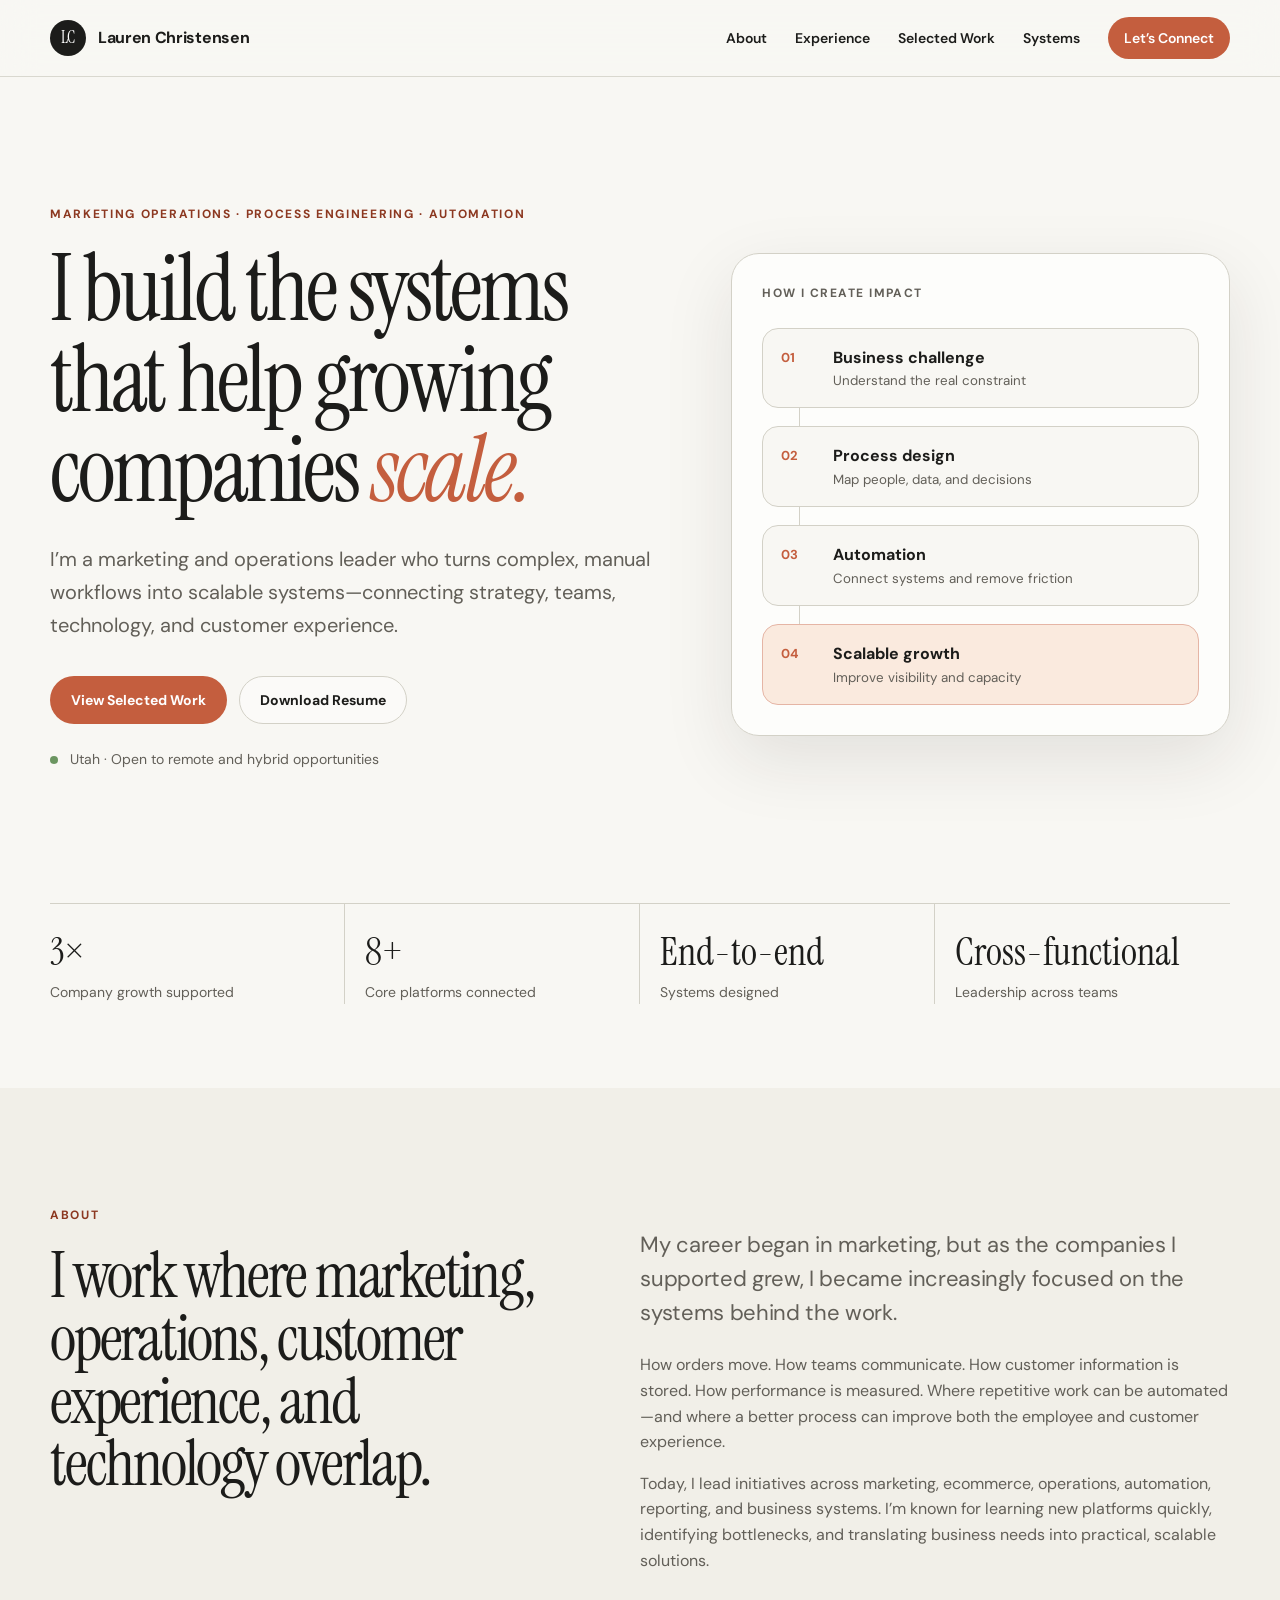
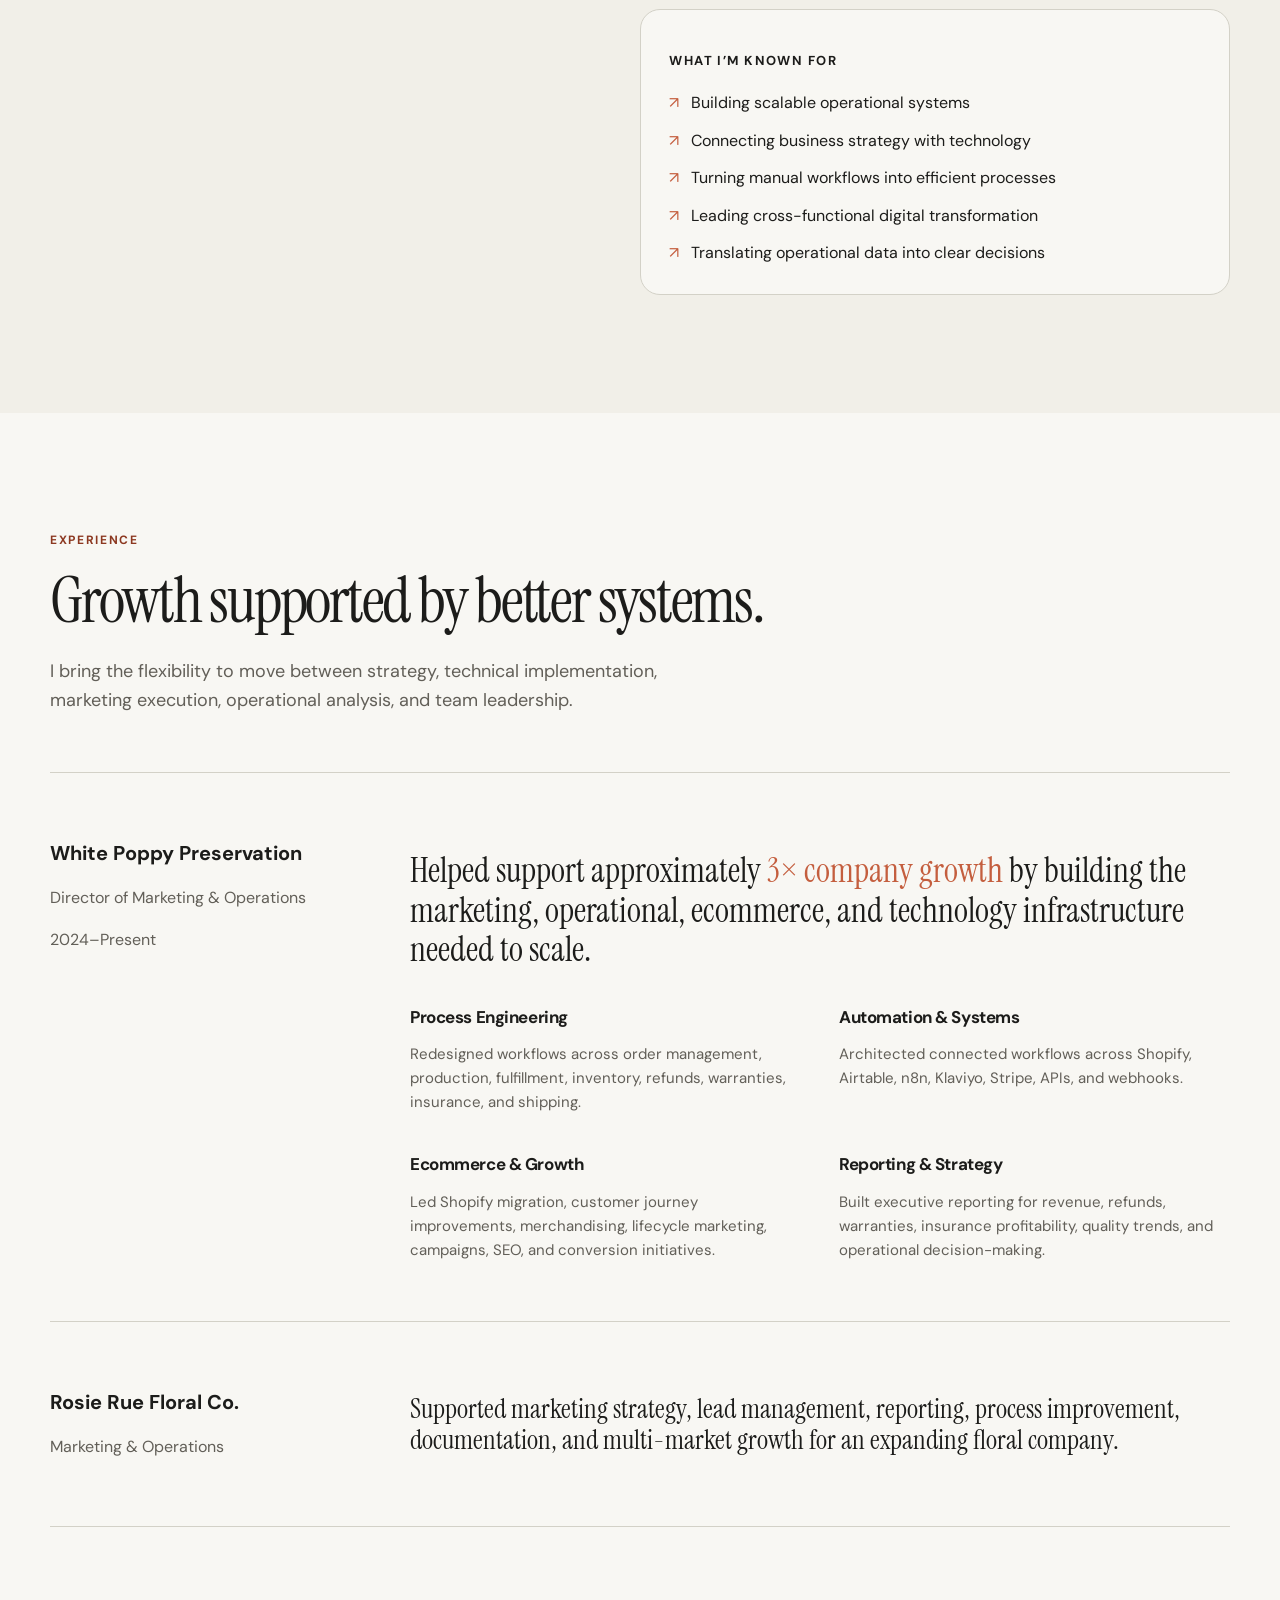
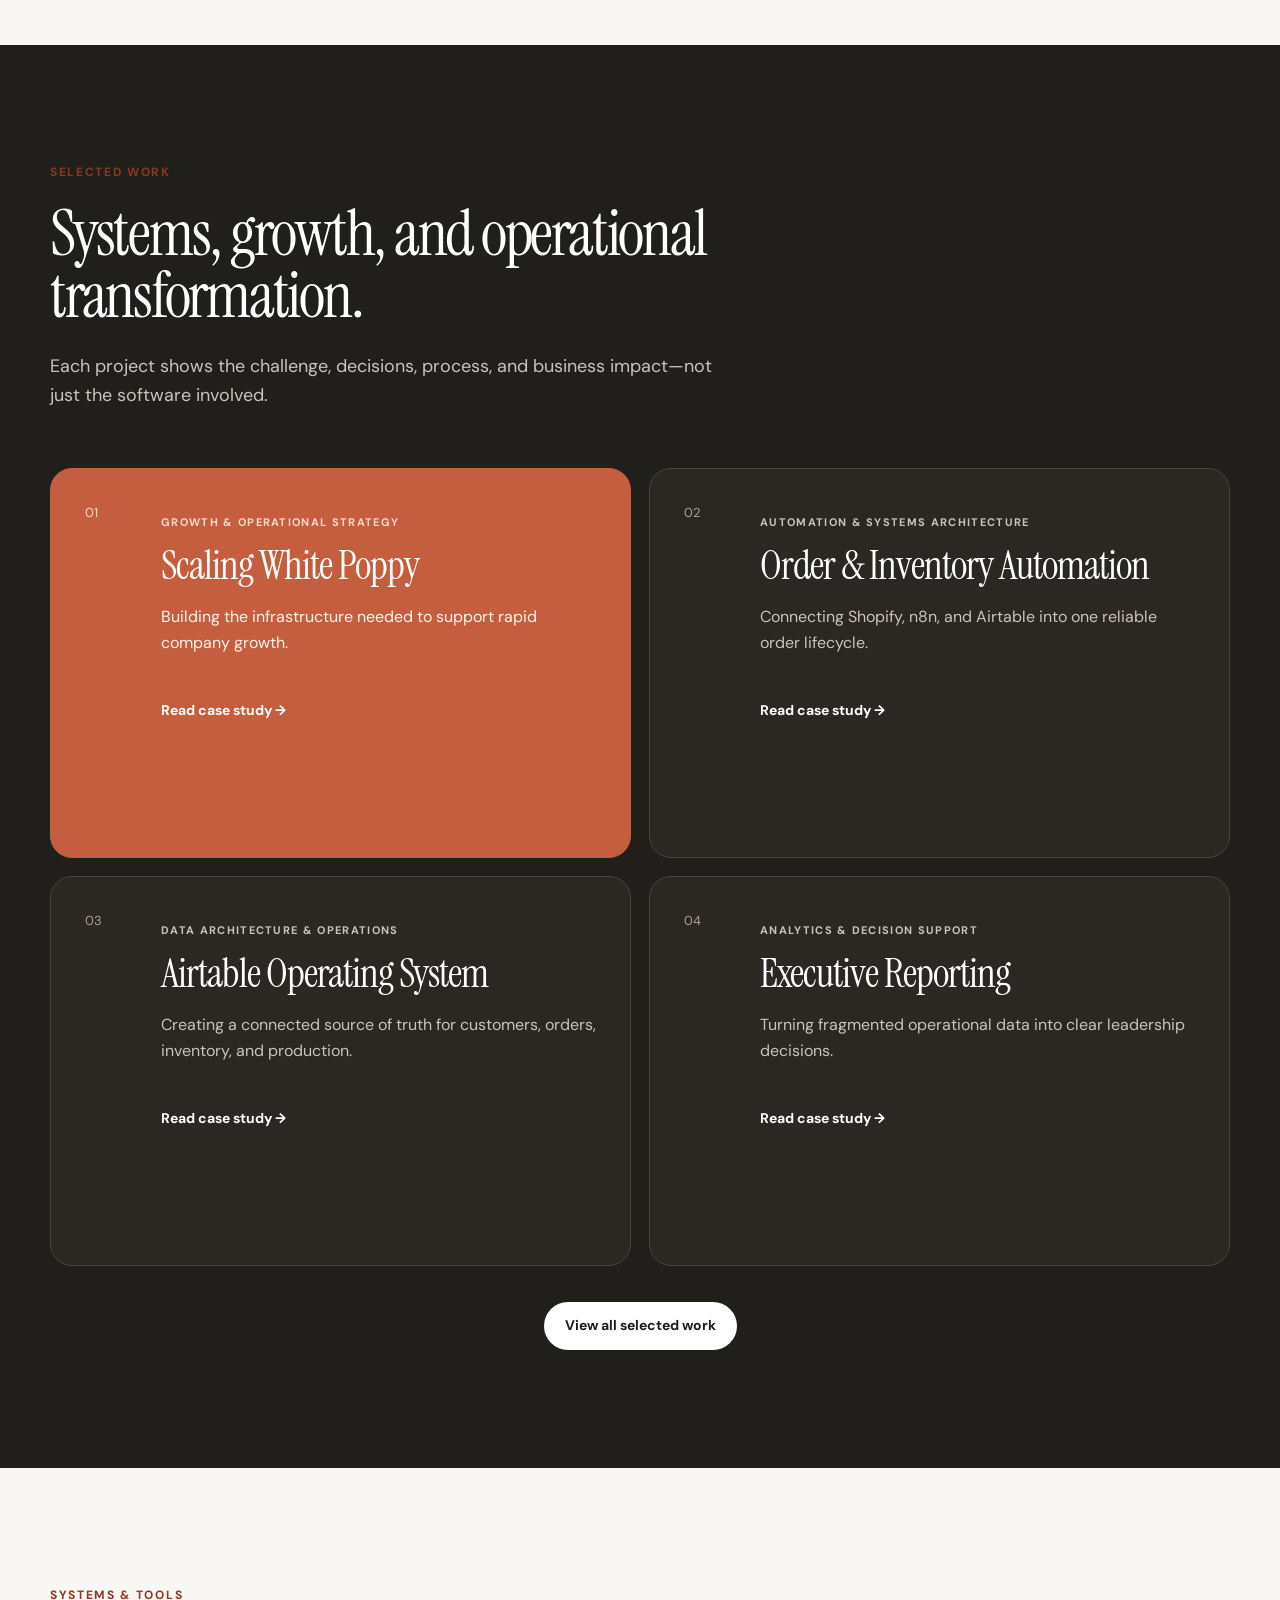
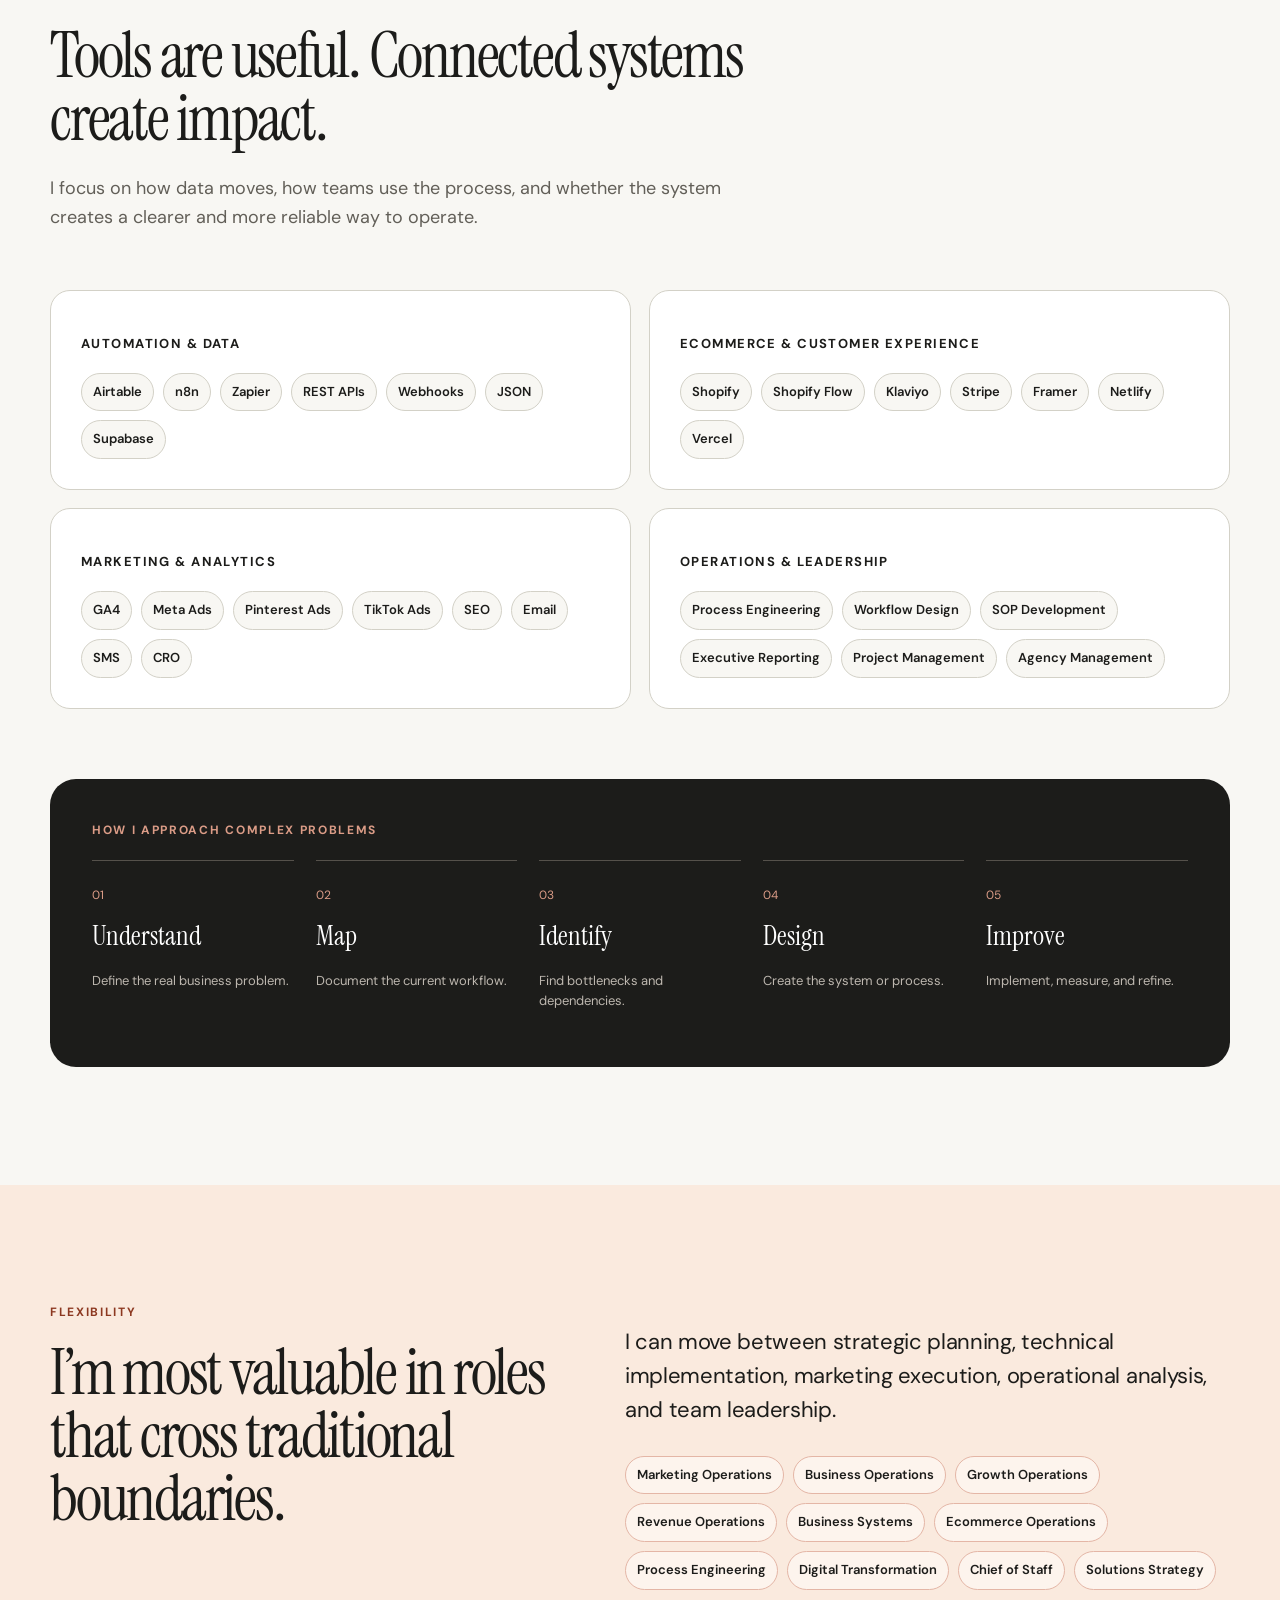
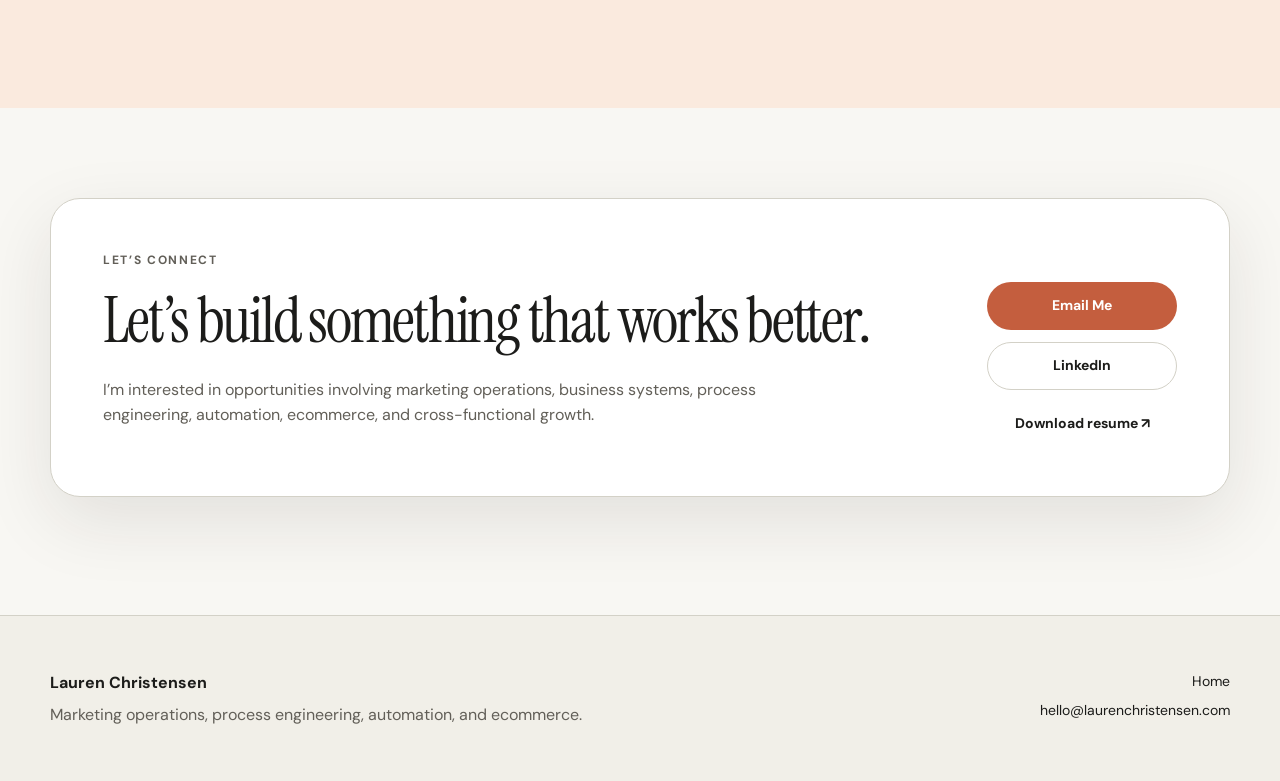
==== commit cc4883ed: "Update index.html" ====
--- a/index.html
+++ b/index.html
@@ -5,8 +5,8 @@
   <meta name="viewport" content="width=device-width, initial-scale=1">
   <title>Lauren Christensen | Marketing Operations, Systems &amp; Automation</title>
   <meta name="description" content="Lauren Christensen is a Director of Marketing &amp; Operations specializing in process engineering, business systems, ecommerce, automation, and scalable growth.">
-  <link rel="stylesheet" href="/assets/styles.css">
-  <script src="/assets/site.js" defer></script>
+  <link rel="stylesheet" href="styles.css">
+  <script src="site.js" defer></script>
   
 </head>
 <body>
@@ -38,7 +38,7 @@
       <p class="hero-lede">I’m a marketing and operations leader who turns complex, manual workflows into scalable systems—connecting strategy, teams, technology, and customer experience.</p>
       <div class="button-row">
         <a class="button primary" href="/projects/">View Selected Work</a>
-        <a class="button secondary" href="/resume/lauren-christensen-resume.pdf" target="_blank">Download Resume</a>
+        <a class="button secondary" href="lauren-christensen-resume.pdf" target="_blank">Download Resume</a>
       </div>
       <p class="availability"><span class="status-dot"></span> Utah · Open to remote and hybrid opportunities</p>
     </div>
@@ -206,4 +206,4 @@
 </footer>
 
 </body>
-</html>+</html>
--- a/styles.css
+++ b/styles.css
@@ -0,0 +1,20 @@
+@import url('https://fonts.googleapis.com/css2?family=DM+Sans:wght@400;500;600;700&family=Instrument+Serif:ital@0;1&display=swap');
+
+:root{--terracotta:#c45e3e;--terracotta-dark:#8c3820;--terracotta-soft:#faeade;--cream:#f8f7f3;--warm:#f1efe8;--ink:#1c1c1a;--muted:#625f58;--line:#d3d1c7;--white:#fff;--dark:#211f1c;--dark-soft:#2b2824;--shadow:0 24px 70px rgba(42,34,28,.10)}
+*{box-sizing:border-box}html{scroll-behavior:smooth}body{margin:0;background:var(--cream);color:var(--ink);font-family:"DM Sans",system-ui,-apple-system,sans-serif;line-height:1.6;text-rendering:optimizeLegibility}a{color:inherit;text-decoration:none}button{font:inherit}.skip-link{position:absolute;left:-9999px}.skip-link:focus{left:16px;top:16px;z-index:1000;background:#fff;padding:10px 14px}.shell{width:min(1180px,calc(100% - 40px));margin-inline:auto}.narrow{max-width:900px}.section{padding:118px 0}.no-top{padding-top:0}.section-muted{background:var(--warm)}.section-soft{background:var(--terracotta-soft)}.section-dark{background:var(--dark);color:var(--white)}
+.site-header{position:sticky;top:0;z-index:100;border-bottom:1px solid rgba(211,209,199,.8);background:rgba(248,247,243,.88);backdrop-filter:blur(18px)}.nav-shell{min-height:76px;display:flex;align-items:center;justify-content:space-between;gap:24px}.wordmark{display:flex;align-items:center;gap:12px;font-weight:700;letter-spacing:-.02em}.wordmark-mark{width:36px;height:36px;border-radius:50%;display:grid;place-items:center;background:var(--ink);color:#fff;font-family:"Instrument Serif",serif;font-size:17px;font-weight:400}nav{display:flex;align-items:center;gap:28px;font-size:14px;font-weight:600}nav a{transition:color .2s ease}nav a:hover{color:var(--terracotta)}.nav-cta{background:var(--terracotta);color:#fff!important;padding:10px 16px;border-radius:999px}.nav-cta:hover{background:var(--terracotta-dark)}.menu-toggle{display:none;border:1px solid var(--line);background:transparent;border-radius:999px;padding:8px 13px}
+.hero{padding-top:128px;overflow:hidden}.hero-grid{display:grid;grid-template-columns:1.1fr .9fr;align-items:center;gap:72px}.eyebrow{margin:0 0 20px;color:var(--terracotta-dark);font-size:12px;font-weight:700;letter-spacing:.14em;text-transform:uppercase}h1,h2{font-family:"Instrument Serif",Georgia,serif;font-weight:400;letter-spacing:-.035em;line-height:.98}h1{font-size:clamp(58px,7.2vw,96px);margin:0 0 28px;max-width:950px}h1 em{color:var(--terracotta);font-weight:400}h2{font-size:clamp(43px,5vw,66px);margin:0 0 24px}h3{font-size:24px;line-height:1.15;letter-spacing:-.025em;margin-top:0}.hero-lede{max-width:760px;color:var(--muted);font-size:20px;line-height:1.65}.large-copy{font-size:22px;line-height:1.55;letter-spacing:-.015em}.button-row{display:flex;gap:12px;flex-wrap:wrap;margin:34px 0 24px}.button{display:inline-flex;align-items:center;justify-content:center;min-height:48px;padding:0 20px;border-radius:999px;font-weight:700;font-size:14px;border:1px solid transparent;transition:transform .2s ease,background .2s ease,border-color .2s ease}.button:hover{transform:translateY(-2px)}.primary{background:var(--terracotta);color:#fff}.primary:hover{background:var(--terracotta-dark)}.secondary{border-color:var(--line);background:rgba(255,255,255,.35)}.secondary:hover{border-color:var(--ink)}.light-button{background:#fff;color:var(--ink)}.availability{color:var(--muted);font-size:14px}.status-dot{display:inline-block;width:8px;height:8px;background:#6b9560;border-radius:50%;margin-right:8px}
+.impact-map{position:relative;padding:30px;border:1px solid var(--line);border-radius:28px;background:rgba(255,255,255,.72);box-shadow:var(--shadow)}.map-label{margin-bottom:24px;font-size:12px;font-weight:700;letter-spacing:.12em;text-transform:uppercase;color:var(--muted)}.map-node{display:grid;grid-template-columns:38px 1fr;column-gap:14px;padding:16px 18px;border:1px solid var(--line);border-radius:16px;background:var(--cream)}.map-node span{grid-row:1/3;color:var(--terracotta);font-weight:700;font-size:13px;padding-top:3px}.map-node strong{font-size:16px}.map-node small{color:var(--muted)}.map-node.accent{background:var(--terracotta-soft);border-color:#e5b5a5}.map-line{height:18px;width:1px;background:var(--line);margin-left:37px}
+.proof-strip{padding:0 0 84px}.proof-grid{display:grid;grid-template-columns:repeat(4,1fr);border-top:1px solid var(--line)}.proof-grid div{padding:28px 20px 0;border-right:1px solid var(--line)}.proof-grid div:first-child{padding-left:0}.proof-grid div:last-child{border-right:0}.proof-grid strong{display:block;font-family:"Instrument Serif",serif;font-size:39px;font-weight:400;line-height:1;margin-bottom:8px}.proof-grid span{color:var(--muted);font-size:14px}
+.split-layout{display:grid;grid-template-columns:.92fr 1.08fr;gap:88px}.about-copy>p{color:var(--muted)}.known-for{margin-top:36px;padding:28px;border:1px solid var(--line);border-radius:20px;background:rgba(255,255,255,.5)}.mini-title{font-size:13px;font-weight:700;text-transform:uppercase;letter-spacing:.11em;margin-bottom:18px}.known-for ul{margin:0;padding:0;list-style:none;display:grid;gap:12px}.known-for li{position:relative;padding-left:22px}.known-for li::before{content:"↗";color:var(--terracotta);position:absolute;left:0}
+.section-heading{max-width:780px;margin-bottom:58px}.section-heading>p:last-child{color:var(--muted);font-size:18px;max-width:680px}.section-heading.light>p:last-child{color:#c9c4bb}.experience-card{display:grid;grid-template-columns:300px 1fr;gap:60px;padding:44px 0;border-top:1px solid var(--line)}.experience-card:last-child{border-bottom:1px solid var(--line)}.company{font-size:20px;font-weight:700;margin-bottom:4px}.role,.date{color:var(--muted);margin-bottom:5px}.impact-statement{font-family:"Instrument Serif",serif;font-size:34px;line-height:1.16;max-width:800px}.impact-statement strong{color:var(--terracotta);font-weight:400}.achievement-grid{display:grid;grid-template-columns:1fr 1fr;gap:26px 38px;margin-top:38px}.achievement-grid h3{font-size:17px;margin-bottom:9px}.achievement-grid p{color:var(--muted);font-size:15px}.secondary-experience .impact-statement{font-size:27px}
+.case-grid{display:grid;grid-template-columns:1fr 1fr;gap:18px}.case-card{min-height:390px;display:grid;grid-template-columns:54px 1fr;gap:22px;padding:34px;border:1px solid #49443e;border-radius:22px;background:var(--dark-soft);transition:transform .25s ease,border-color .25s ease}.case-card:hover{transform:translateY(-5px);border-color:#766d62}.case-card.featured{background:var(--terracotta);border-color:var(--terracotta)}.case-number{color:#a9a096;font-size:13px}.featured .case-number,.featured .case-category{color:#f9d9cf}.case-category{color:#bd8e7f;font-size:11px;text-transform:uppercase;letter-spacing:.12em;font-weight:700}.case-card h3{font-family:"Instrument Serif",serif;font-size:40px;font-weight:400;margin-bottom:16px}.case-card p{color:#c9c4bb}.featured p{color:#fff5f1}.case-link{display:inline-block;margin-top:28px;font-weight:700;font-size:14px}.center-button{text-align:center;margin-top:36px}
+.systems-layout{display:grid;grid-template-columns:1fr 1fr;gap:18px}.system-column{padding:30px;border:1px solid var(--line);border-radius:20px;background:#fff}.tool-list{display:flex;gap:9px;flex-wrap:wrap}.tool-list span,.role-tags span{padding:8px 11px;border-radius:999px;border:1px solid var(--line);background:var(--cream);font-size:13px;font-weight:600}.process-block{margin-top:70px;padding:42px;border-radius:26px;background:var(--ink);color:#fff}.process-block .eyebrow{color:#db9c87}.process-grid{display:grid;grid-template-columns:repeat(5,1fr);gap:22px}.process-grid div{border-top:1px solid #55514b;padding-top:20px}.process-grid span{color:#db9c87;font-size:12px}.process-grid strong{display:block;font-family:"Instrument Serif",serif;font-weight:400;font-size:27px;margin:8px 0}.process-grid p{color:#bdb7af;font-size:13px}.flexibility-grid{display:grid;grid-template-columns:.9fr 1.1fr;gap:80px}.role-tags{display:flex;flex-wrap:wrap;gap:9px;margin-top:28px}.role-tags span{background:rgba(255,255,255,.45);border-color:#e4b6a6}
+.contact-section{padding-top:90px}.contact-card{display:grid;grid-template-columns:1fr auto;gap:50px;align-items:end;padding:52px;border-radius:30px;background:#fff;border:1px solid var(--line);box-shadow:var(--shadow)}.contact-card p{color:var(--muted);max-width:700px}.contact-actions{display:flex;flex-direction:column;gap:12px;min-width:190px}.text-link{font-weight:700;text-align:center;font-size:14px;padding:10px}
+.page-hero{padding-top:130px}.project-index-grid{display:grid;grid-template-columns:1fr 1fr;gap:18px}.project-index-card{position:relative;padding:36px;border:1px solid var(--line);border-radius:24px;background:#fff;min-height:360px;transition:transform .25s ease,box-shadow .25s ease}.project-index-card:hover{transform:translateY(-5px);box-shadow:var(--shadow)}.project-index-card h2{font-size:44px}.project-index-card>p:not(.case-category){color:var(--muted)}.project-index-number{position:absolute;right:28px;top:25px;color:#aaa39a;font-size:13px}
+.case-hero{padding-top:120px}.back-link{display:inline-block;margin-bottom:50px;color:var(--muted);font-weight:700;font-size:14px}.case-hero-grid{display:grid;grid-template-columns:1.15fr .85fr;gap:80px;align-items:end}.case-meta{border-top:1px solid var(--line)}.case-meta div{display:grid;grid-template-columns:140px 1fr;gap:20px;padding:16px 0;border-bottom:1px solid var(--line)}.case-meta span{color:var(--muted);font-size:13px}.case-meta strong{font-size:14px}.case-content{max-width:980px}.case-section{padding:76px 0;border-top:1px solid var(--line)}.case-section:first-child{border-top:0}.approach-list{display:grid;gap:0;margin-top:38px}.approach-item{display:grid;grid-template-columns:70px 1fr;gap:25px;padding:27px 0;border-top:1px solid var(--line)}.approach-item>span{color:var(--terracotta);font-weight:700;font-size:13px}.approach-item h3{font-size:20px;margin-bottom:8px}.approach-item p{color:var(--muted);margin-bottom:0}.results-grid{display:grid;grid-template-columns:1fr 1fr;gap:14px;margin-top:34px}.result-chip{padding:22px;border-radius:16px;background:var(--terracotta-soft);border:1px solid #edc6b9;font-weight:700}.case-tools{margin-top:24px}.workflow-section{background:var(--ink);color:#fff;margin-inline:-40px;padding-inline:40px;border-radius:26px}.workflow-section .eyebrow{color:#db9c87}.large-flow{display:flex;flex-wrap:wrap;align-items:center;gap:10px}.large-flow span{padding:11px 14px;border-radius:999px;border:1px solid #5c5750;background:#2c2925;font-size:13px;font-weight:700}.large-flow i{color:#db9c87;font-style:normal}.lesson blockquote{margin:0;font-family:"Instrument Serif",serif;font-size:42px;line-height:1.18;color:var(--terracotta-dark)}.next-project{display:flex;justify-content:space-between;align-items:end;gap:30px;padding:38px 0;border-top:1px solid var(--line)}.next-project span{color:var(--muted);font-size:13px;text-transform:uppercase;letter-spacing:.12em}.next-project strong{font-family:"Instrument Serif",serif;font-size:34px;font-weight:400}
+footer{padding:54px 0;border-top:1px solid var(--line);background:var(--warm)}.footer-grid{display:flex;justify-content:space-between;gap:40px}.footer-grid p{margin:6px 0 0;color:var(--muted)}.footer-links{display:flex;flex-direction:column;align-items:flex-end;gap:7px;font-size:14px}
+.reveal{opacity:0;transform:translateY(24px);transition:opacity .7s ease,transform .7s ease}.reveal.visible{opacity:1;transform:none}
+@media(max-width:900px){.section{padding:88px 0}.hero-grid,.split-layout,.flexibility-grid,.case-hero-grid{grid-template-columns:1fr;gap:52px}.experience-card{grid-template-columns:1fr;gap:30px}.process-grid{grid-template-columns:1fr 1fr}.contact-card{grid-template-columns:1fr;align-items:start}.contact-actions{width:100%}}
+@media(max-width:720px){.shell{width:min(100% - 28px,1180px)}.menu-toggle{display:block}nav{display:none;position:absolute;top:76px;left:14px;right:14px;padding:18px;flex-direction:column;align-items:stretch;background:var(--cream);border:1px solid var(--line);border-radius:18px;box-shadow:var(--shadow)}nav.open{display:flex}nav a{padding:8px}.nav-cta{text-align:center}h1{font-size:52px}h2{font-size:42px}.hero{padding-top:84px}.proof-grid{grid-template-columns:1fr 1fr}.proof-grid div{border-right:0;border-bottom:1px solid var(--line);padding:22px 12px!important}.achievement-grid,.case-grid,.systems-layout,.project-index-grid,.results-grid{grid-template-columns:1fr}.case-card{min-height:0}.impact-statement{font-size:29px}.process-grid{grid-template-columns:1fr}.process-block{padding:28px}.contact-card{padding:30px}.footer-grid{flex-direction:column}.footer-links{align-items:flex-start}.workflow-section{margin-inline:0;padding-inline:28px}.lesson blockquote{font-size:34px}.next-project{align-items:flex-start;flex-direction:column}.case-meta div{grid-template-columns:110px 1fr}}
+@media(prefers-reduced-motion:reduce){html{scroll-behavior:auto}.reveal{opacity:1;transform:none;transition:none}.button,.case-card,.project-index-card{transition:none}}
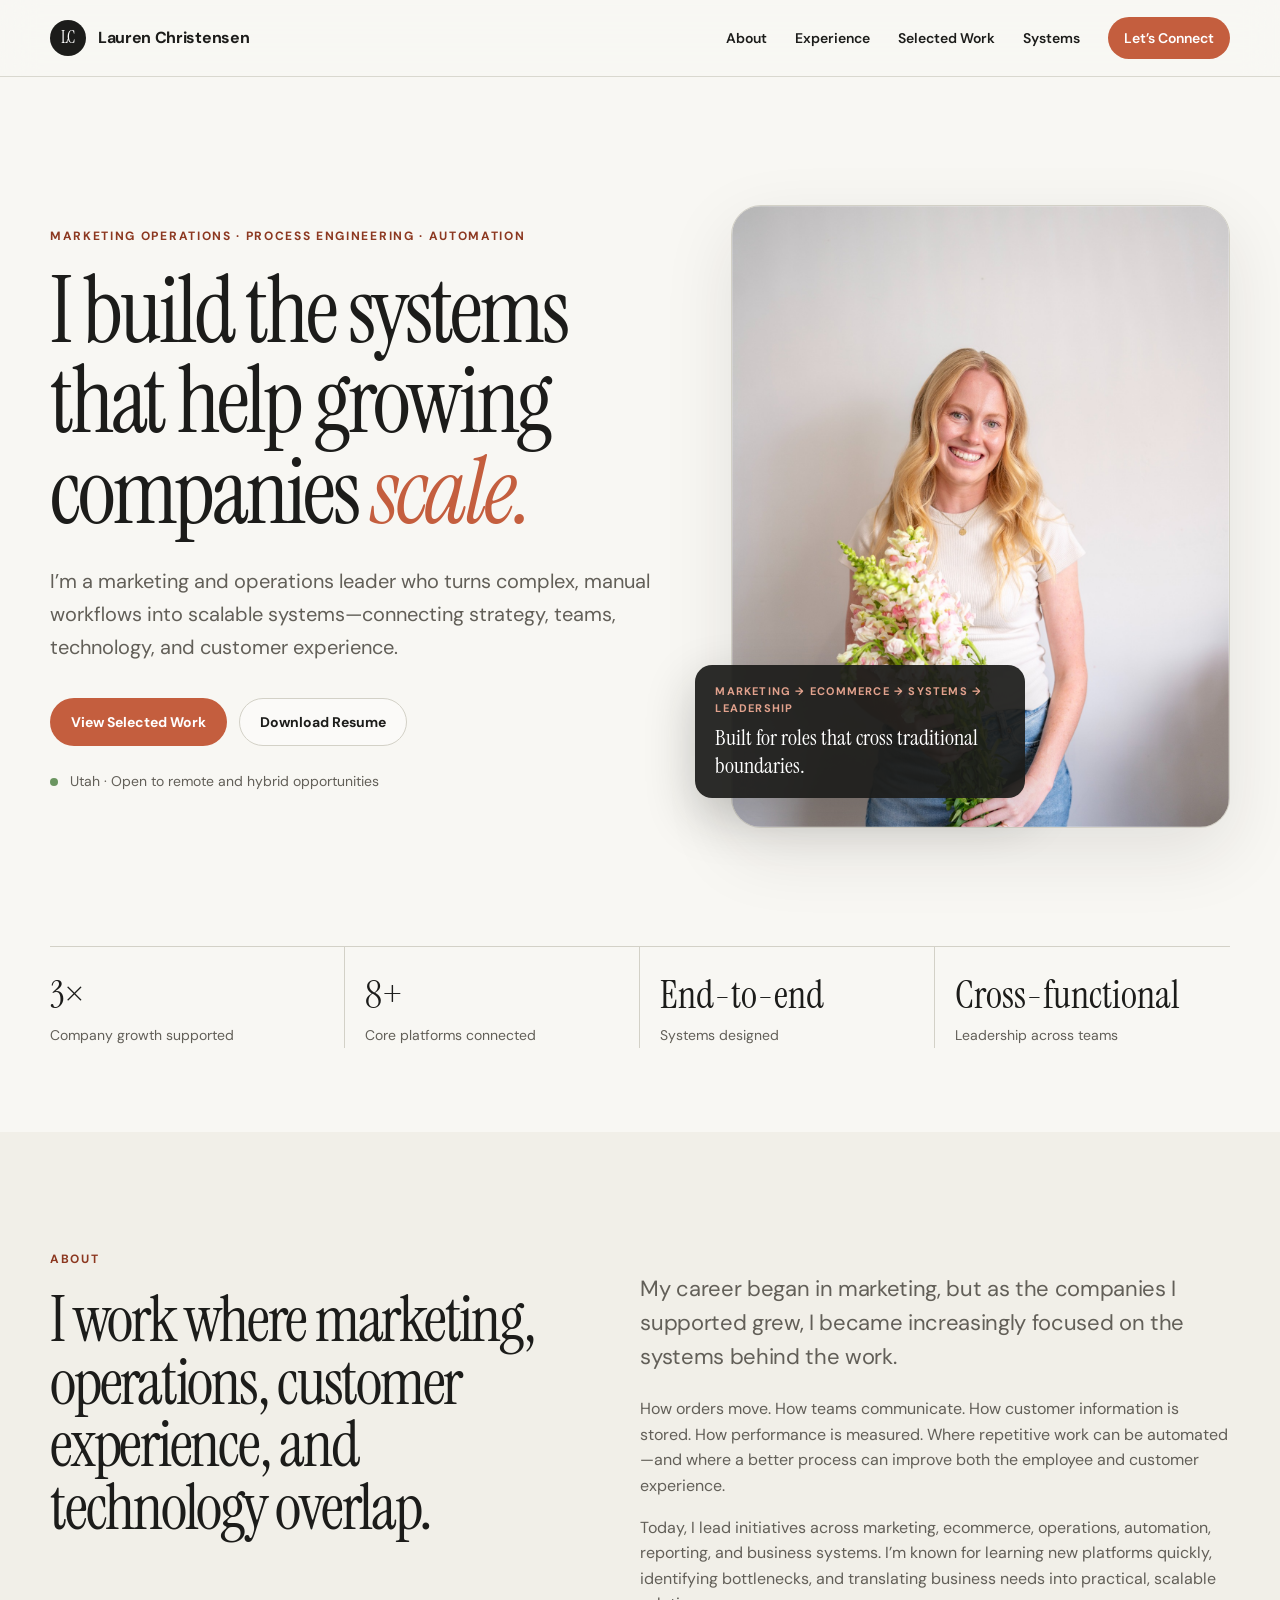
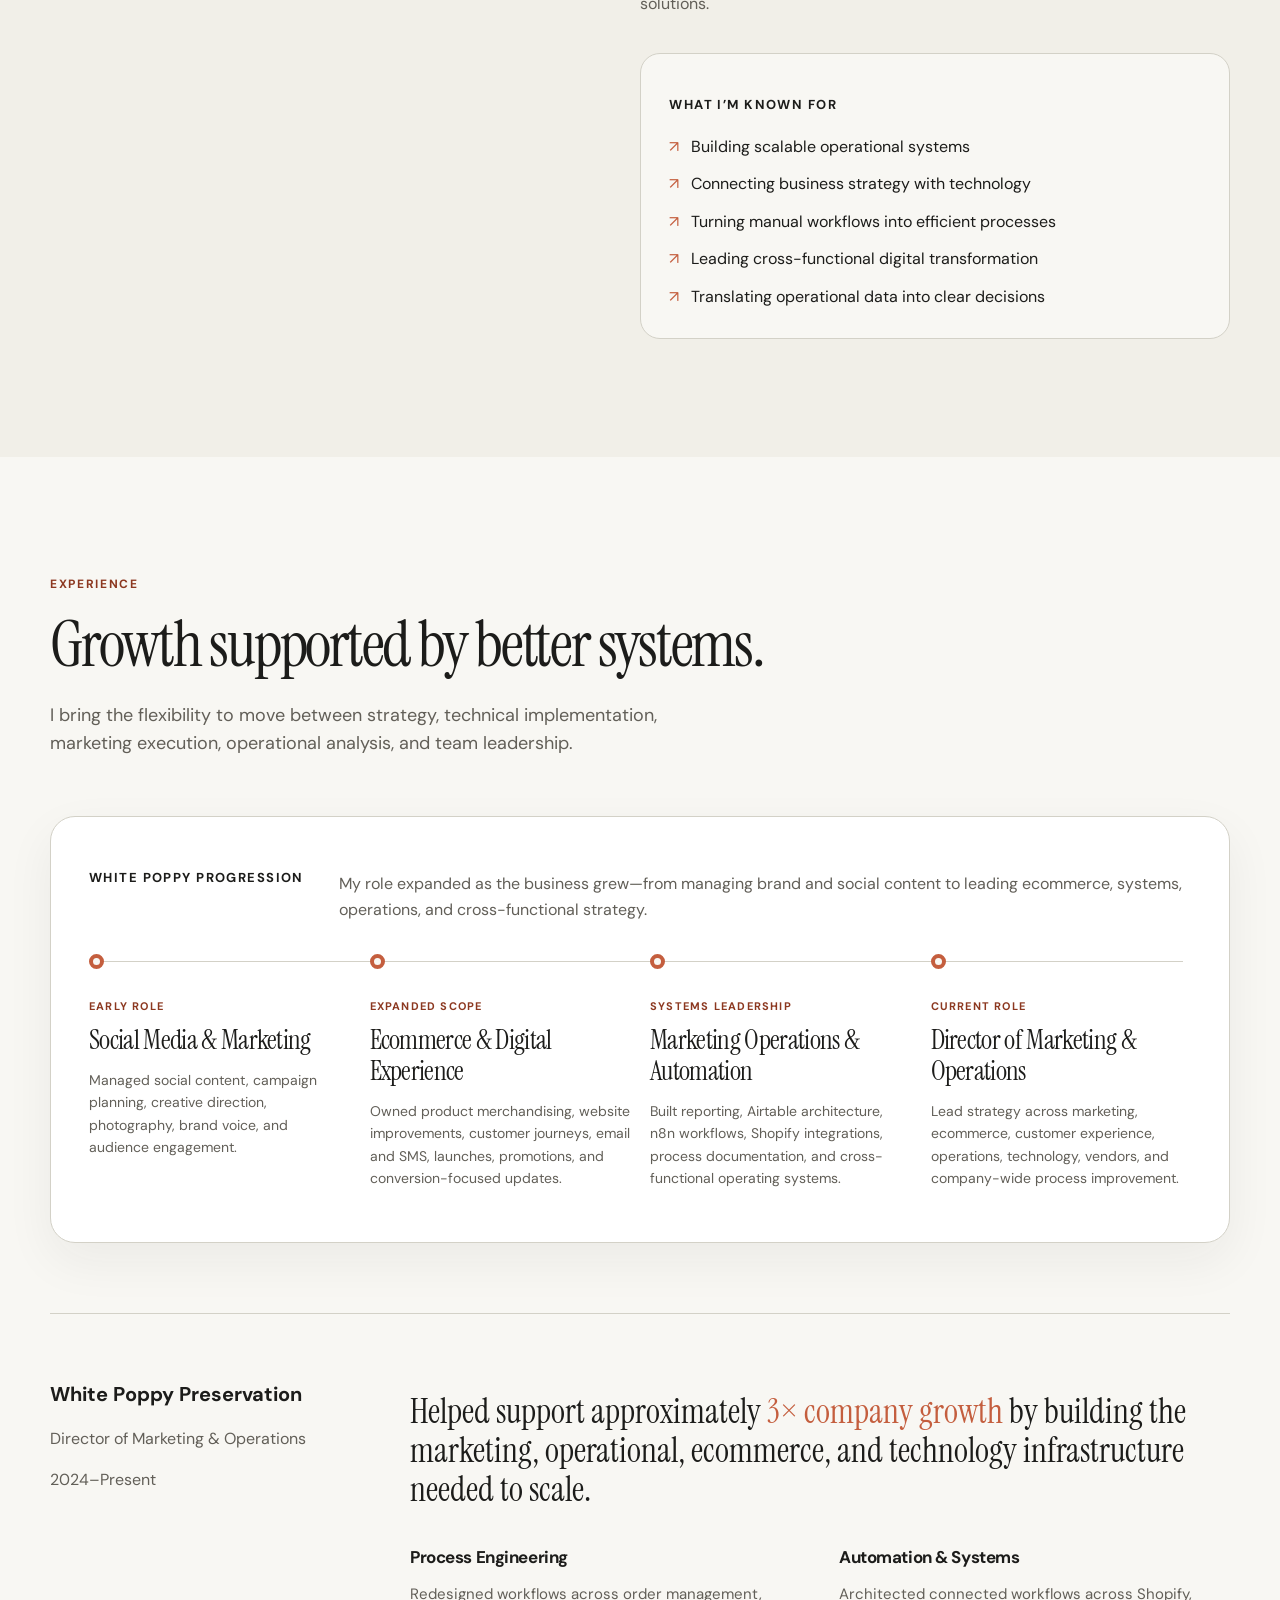
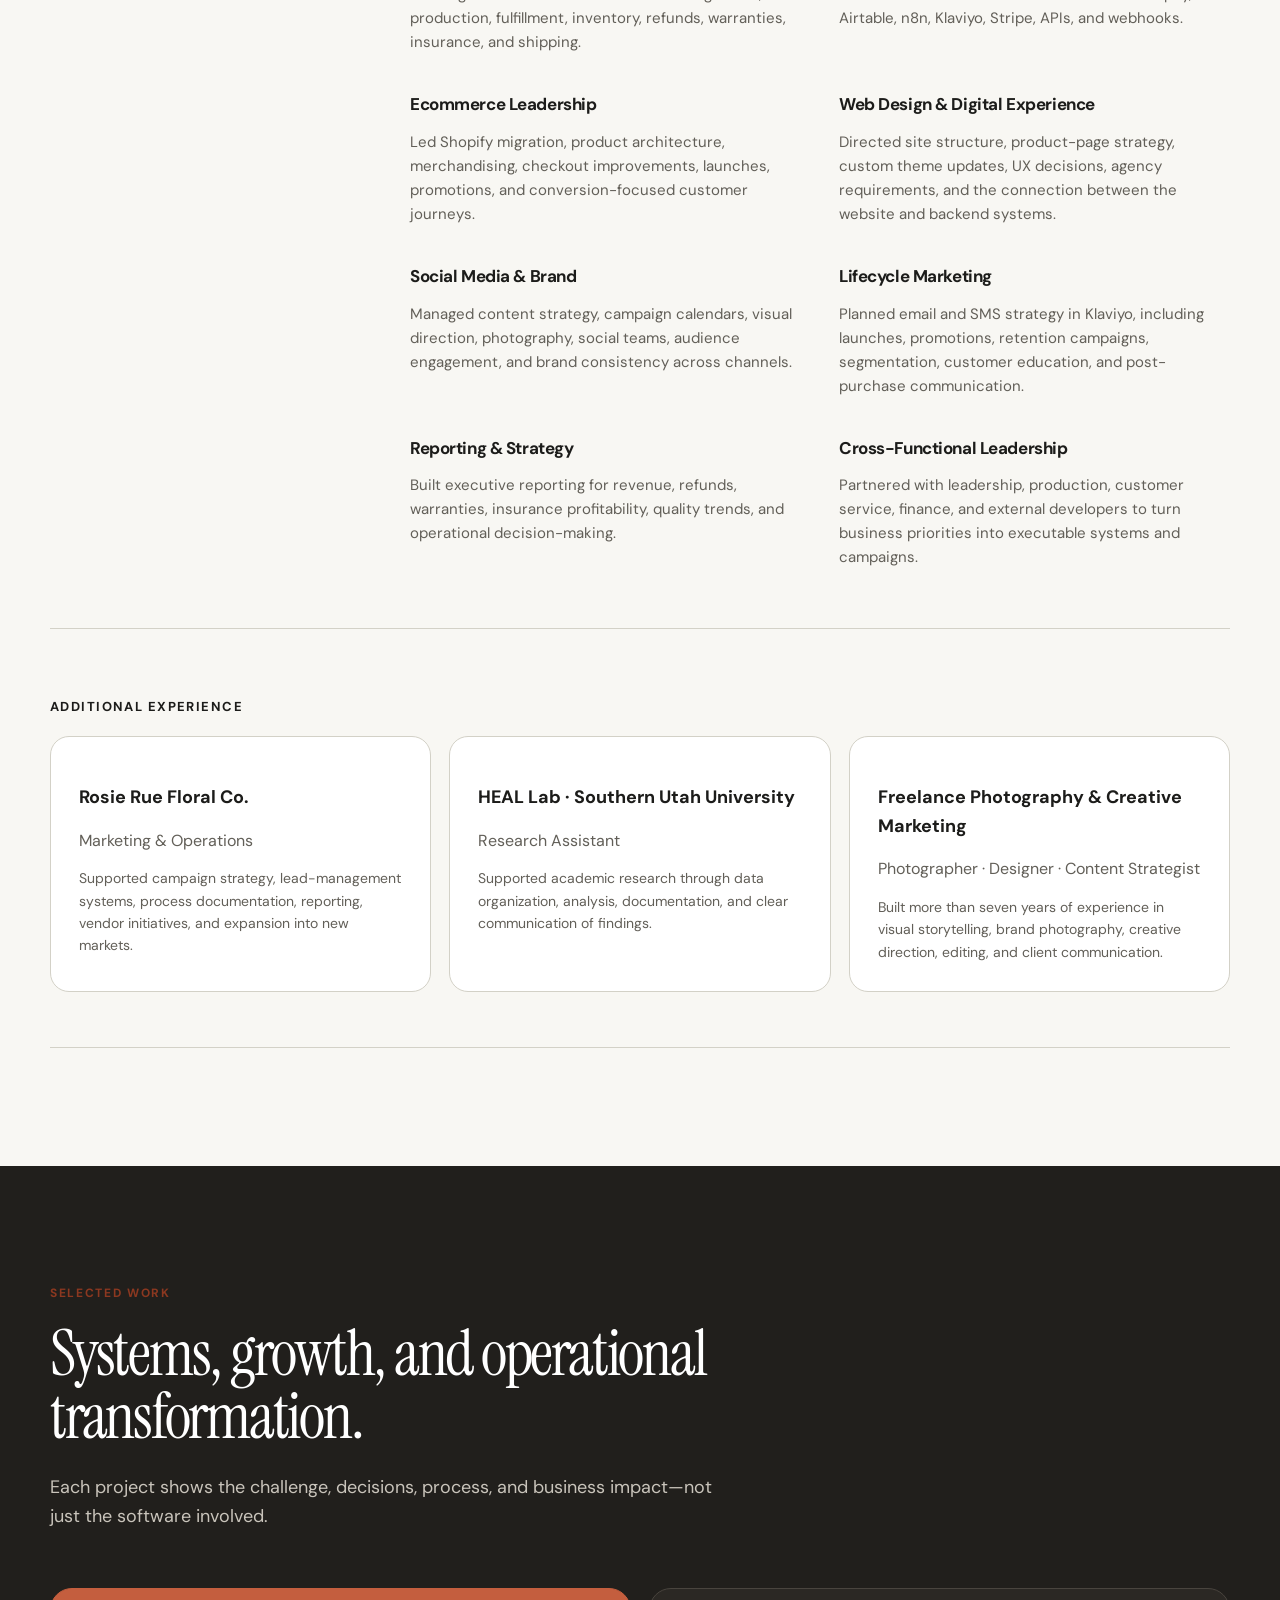
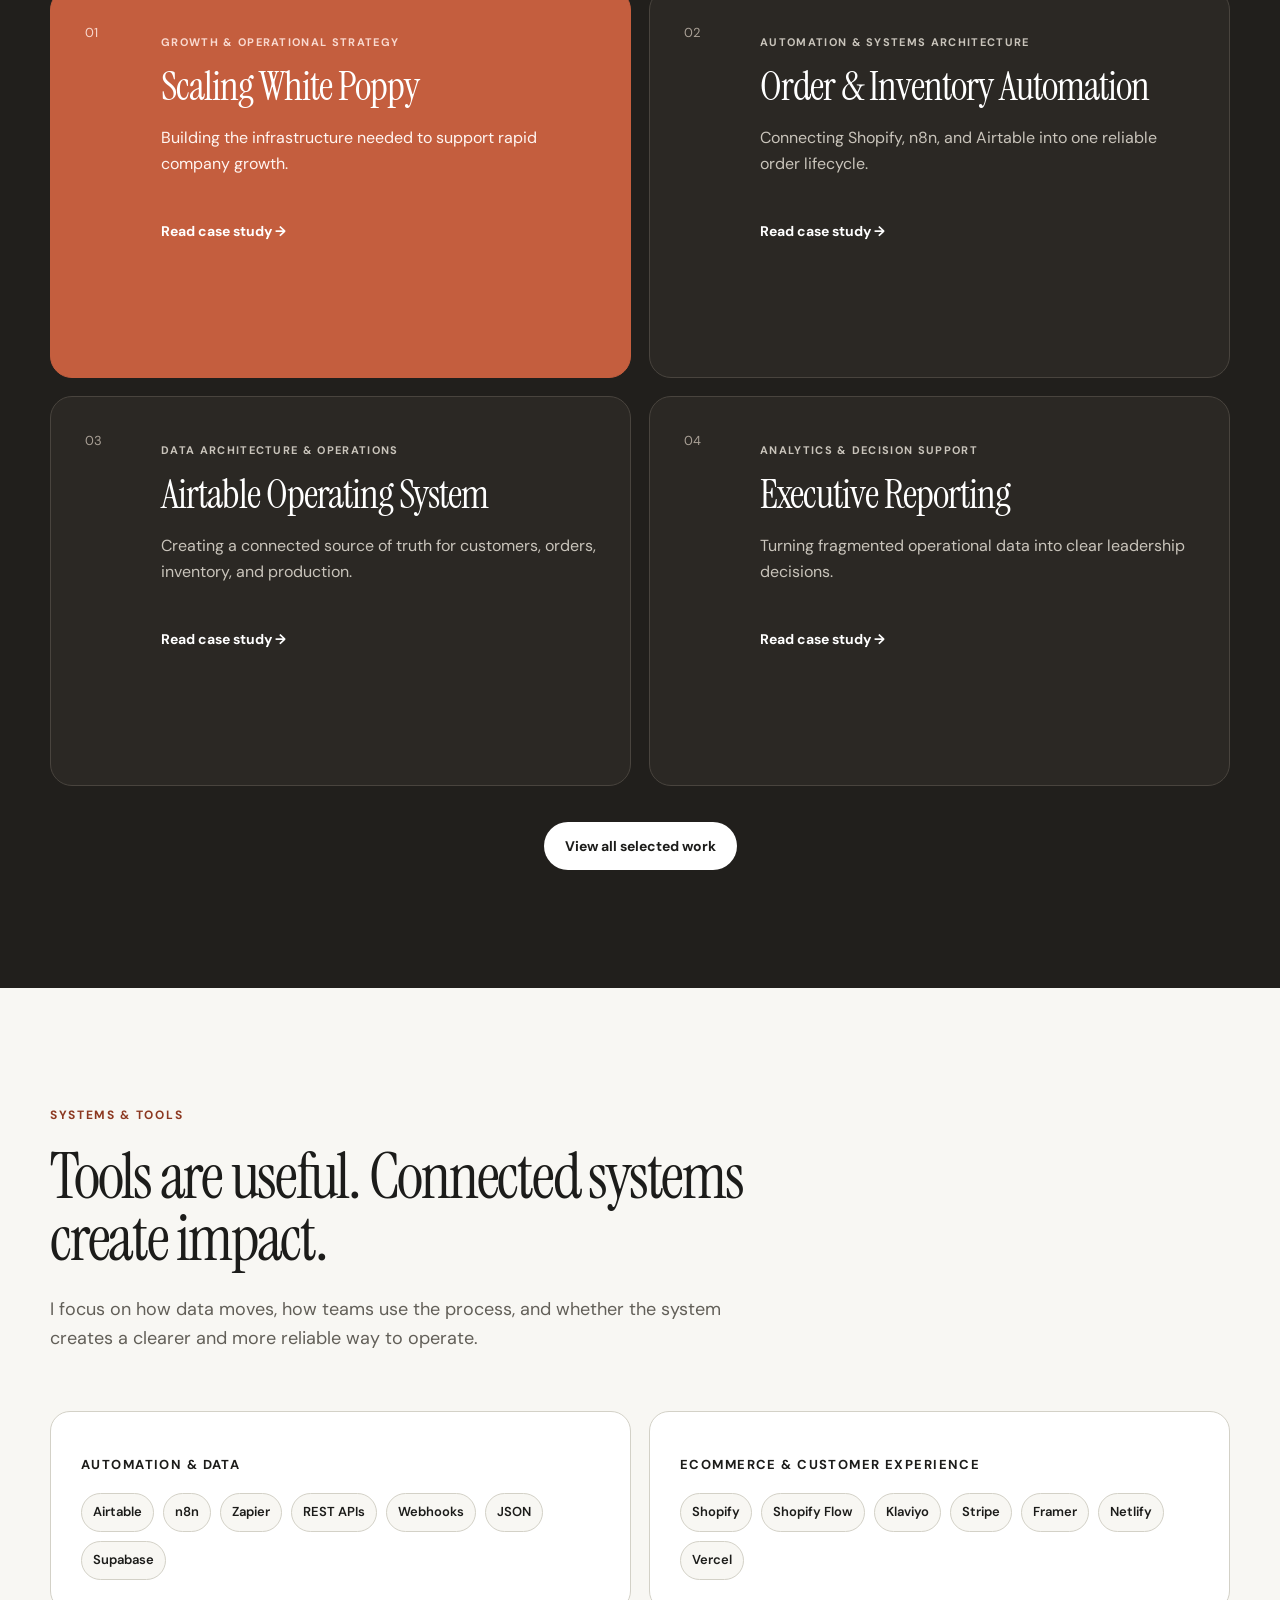
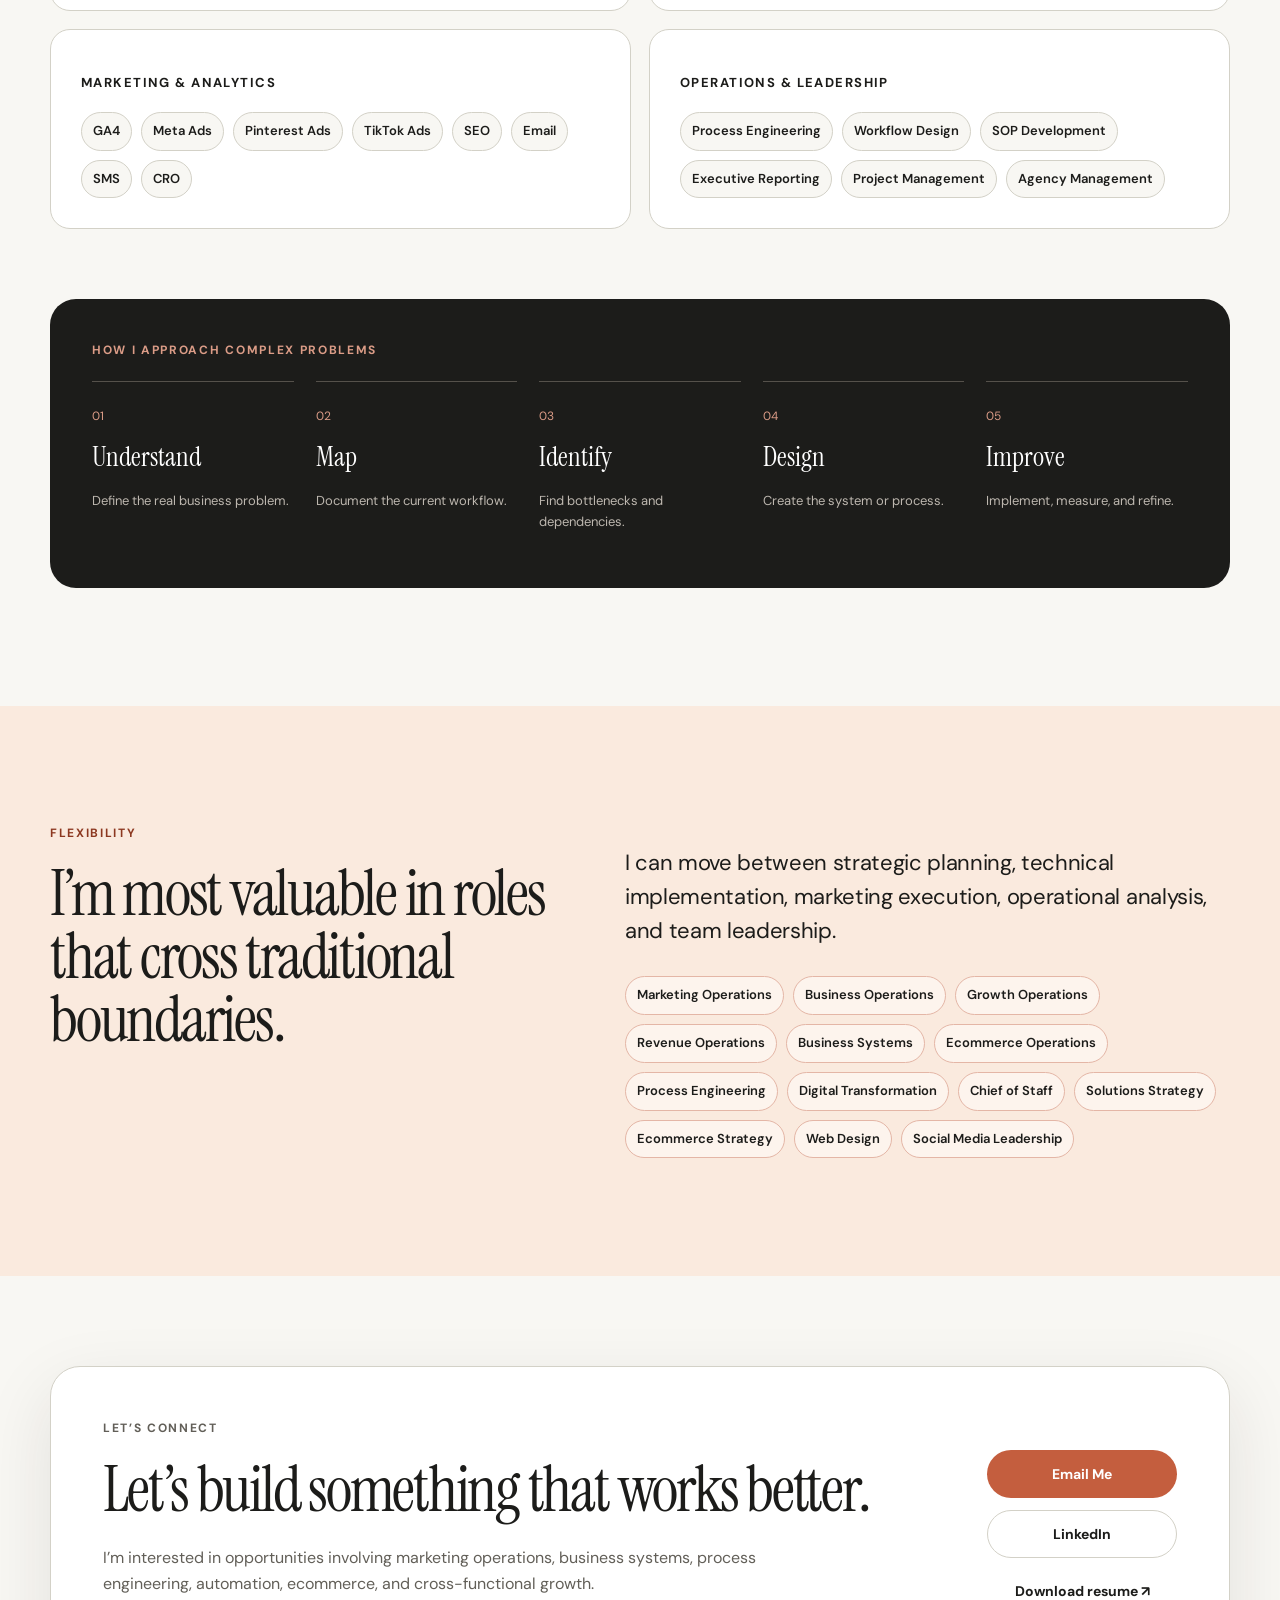
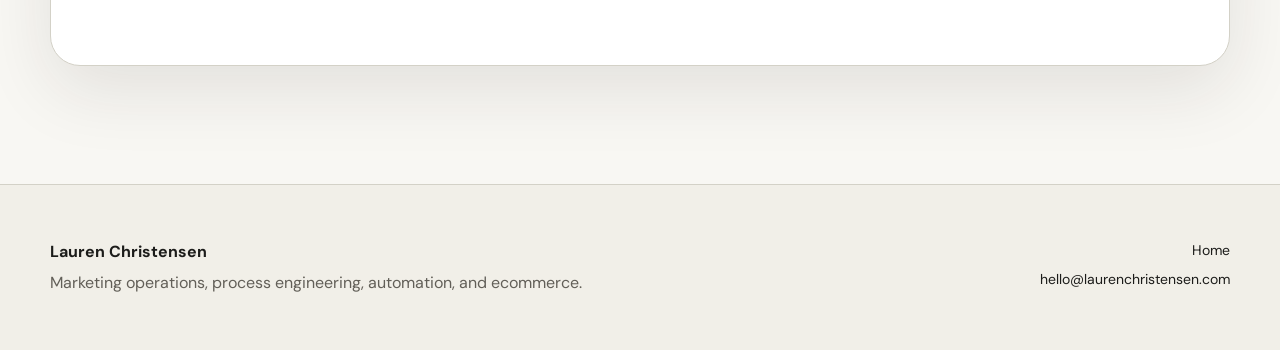
==== commit ebf15f19: "Add files via upload" ====
--- a/index.html
+++ b/index.html
@@ -14,17 +14,17 @@
   
 <header class="site-header">
   <div class="shell nav-shell">
-    <a class="wordmark" href="/">
+    <a class="wordmark" href="index.html">
       <span class="wordmark-mark">LC</span>
       <span>Lauren Christensen</span>
     </a>
     <button class="menu-toggle" aria-expanded="false" aria-controls="main-nav">Menu</button>
     <nav id="main-nav" aria-label="Main navigation">
-      <a href="/#about">About</a>
-      <a href="/#experience">Experience</a>
-      <a href="/projects/">Selected Work</a>
-      <a href="/#systems">Systems</a>
-      <a href="/#contact" class="nav-cta">Let’s Connect</a>
+      <a href="index.html#about">About</a>
+      <a href="index.html#experience">Experience</a>
+      <a href="projects.html">Selected Work</a>
+      <a href="index.html#systems">Systems</a>
+      <a href="index.html#contact" class="nav-cta">Let’s Connect</a>
     </nav>
   </div>
 </header>
@@ -37,20 +37,19 @@
       <h1>I build the systems that help growing companies <em>scale.</em></h1>
       <p class="hero-lede">I’m a marketing and operations leader who turns complex, manual workflows into scalable systems—connecting strategy, teams, technology, and customer experience.</p>
       <div class="button-row">
-        <a class="button primary" href="/projects/">View Selected Work</a>
+        <a class="button primary" href="projects.html">View Selected Work</a>
         <a class="button secondary" href="lauren-christensen-resume.pdf" target="_blank">Download Resume</a>
       </div>
       <p class="availability"><span class="status-dot"></span> Utah · Open to remote and hybrid opportunities</p>
     </div>
-    <div class="impact-map reveal">
-      <div class="map-label">How I create impact</div>
-      <div class="map-node"><span>01</span><strong>Business challenge</strong><small>Understand the real constraint</small></div>
-      <div class="map-line"></div>
-      <div class="map-node"><span>02</span><strong>Process design</strong><small>Map people, data, and decisions</small></div>
-      <div class="map-line"></div>
-      <div class="map-node"><span>03</span><strong>Automation</strong><small>Connect systems and remove friction</small></div>
-      <div class="map-line"></div>
-      <div class="map-node accent"><span>04</span><strong>Scalable growth</strong><small>Improve visibility and capacity</small></div>
+    <div class="hero-portrait-wrap reveal">
+      <div class="portrait-frame">
+        <img src="lauren-christensen-headshot.jpg" alt="Lauren Christensen">
+      </div>
+      <div class="portrait-note">
+        <span>Marketing → Ecommerce → Systems → Leadership</span>
+        <strong>Built for roles that cross traditional boundaries.</strong>
+      </div>
     </div>
   </div>
 </section>
@@ -95,6 +94,40 @@
       <h2>Growth supported by better systems.</h2>
       <p>I bring the flexibility to move between strategy, technical implementation, marketing execution, operational analysis, and team leadership.</p>
     </div>
+    
+    <section class="career-timeline reveal" aria-label="White Poppy career progression">
+      <div class="timeline-intro">
+        <p class="mini-title">White Poppy progression</p>
+        <p>My role expanded as the business grew—from managing brand and social content to leading ecommerce, systems, operations, and cross-functional strategy.</p>
+      </div>
+      <div class="timeline-track">
+        <div class="timeline-step">
+          <span class="timeline-dot"></span>
+          <p class="timeline-kicker">Early role</p>
+          <h3>Social Media & Marketing</h3>
+          <p>Managed social content, campaign planning, creative direction, photography, brand voice, and audience engagement.</p>
+        </div>
+        <div class="timeline-step">
+          <span class="timeline-dot"></span>
+          <p class="timeline-kicker">Expanded scope</p>
+          <h3>Ecommerce & Digital Experience</h3>
+          <p>Owned product merchandising, website improvements, customer journeys, email and SMS, launches, promotions, and conversion-focused updates.</p>
+        </div>
+        <div class="timeline-step">
+          <span class="timeline-dot"></span>
+          <p class="timeline-kicker">Systems leadership</p>
+          <h3>Marketing Operations & Automation</h3>
+          <p>Built reporting, Airtable architecture, n8n workflows, Shopify integrations, process documentation, and cross-functional operating systems.</p>
+        </div>
+        <div class="timeline-step">
+          <span class="timeline-dot"></span>
+          <p class="timeline-kicker">Current role</p>
+          <h3>Director of Marketing & Operations</h3>
+          <p>Lead strategy across marketing, ecommerce, customer experience, operations, technology, vendors, and company-wide process improvement.</p>
+        </div>
+      </div>
+    </section>
+
     <article class="experience-card reveal">
       <div class="experience-meta">
         <p class="company">White Poppy Preservation</p>
@@ -106,20 +139,35 @@
         <div class="achievement-grid">
           <div><h3>Process Engineering</h3><p>Redesigned workflows across order management, production, fulfillment, inventory, refunds, warranties, insurance, and shipping.</p></div>
           <div><h3>Automation & Systems</h3><p>Architected connected workflows across Shopify, Airtable, n8n, Klaviyo, Stripe, APIs, and webhooks.</p></div>
-          <div><h3>Ecommerce & Growth</h3><p>Led Shopify migration, customer journey improvements, merchandising, lifecycle marketing, campaigns, SEO, and conversion initiatives.</p></div>
+          <div><h3>Ecommerce Leadership</h3><p>Led Shopify migration, product architecture, merchandising, checkout improvements, launches, promotions, and conversion-focused customer journeys.</p></div>
+          <div><h3>Web Design & Digital Experience</h3><p>Directed site structure, product-page strategy, custom theme updates, UX decisions, agency requirements, and the connection between the website and backend systems.</p></div>
+          <div><h3>Social Media & Brand</h3><p>Managed content strategy, campaign calendars, visual direction, photography, social teams, audience engagement, and brand consistency across channels.</p></div>
+          <div><h3>Lifecycle Marketing</h3><p>Planned email and SMS strategy in Klaviyo, including launches, promotions, retention campaigns, segmentation, customer education, and post-purchase communication.</p></div>
           <div><h3>Reporting & Strategy</h3><p>Built executive reporting for revenue, refunds, warranties, insurance profitability, quality trends, and operational decision-making.</p></div>
+          <div><h3>Cross-Functional Leadership</h3><p>Partnered with leadership, production, customer service, finance, and external developers to turn business priorities into executable systems and campaigns.</p></div>
         </div>
       </div>
     </article>
-    <article class="experience-card secondary-experience reveal">
-      <div class="experience-meta">
-        <p class="company">Rosie Rue Floral Co.</p>
-        <p class="role">Marketing & Operations</p>
-      </div>
-      <div class="experience-details">
-        <p class="impact-statement">Supported marketing strategy, lead management, reporting, process improvement, documentation, and multi-market growth for an expanding floral company.</p>
-      </div>
-    </article>
+    <div class="additional-experience reveal">
+      <p class="mini-title">Additional experience</p>
+      <div class="additional-grid">
+        <article>
+          <p class="company">Rosie Rue Floral Co.</p>
+          <p class="role">Marketing & Operations</p>
+          <p>Supported campaign strategy, lead-management systems, process documentation, reporting, vendor initiatives, and expansion into new markets.</p>
+        </article>
+        <article>
+          <p class="company">HEAL Lab · Southern Utah University</p>
+          <p class="role">Research Assistant</p>
+          <p>Supported academic research through data organization, analysis, documentation, and clear communication of findings.</p>
+        </article>
+        <article>
+          <p class="company">Freelance Photography & Creative Marketing</p>
+          <p class="role">Photographer · Designer · Content Strategist</p>
+          <p>Built more than seven years of experience in visual storytelling, brand photography, creative direction, editing, and client communication.</p>
+        </article>
+      </div>
+    </div>
   </div>
 </section>
 
@@ -131,20 +179,20 @@
       <p>Each project shows the challenge, decisions, process, and business impact—not just the software involved.</p>
     </div>
     <div class="case-grid">
-      <a class="case-card featured reveal" href="/projects/scaling-white-poppy.html">
+      <a class="case-card featured reveal" href="scaling-white-poppy.html">
         <div class="case-number">01</div><div><p class="case-category">Growth & Operational Strategy</p><h3>Scaling White Poppy</h3><p>Building the infrastructure needed to support rapid company growth.</p><span class="case-link">Read case study →</span></div>
       </a>
-      <a class="case-card reveal" href="/projects/order-inventory-automation.html">
+      <a class="case-card reveal" href="order-inventory-automation.html">
         <div class="case-number">02</div><div><p class="case-category">Automation & Systems Architecture</p><h3>Order & Inventory Automation</h3><p>Connecting Shopify, n8n, and Airtable into one reliable order lifecycle.</p><span class="case-link">Read case study →</span></div>
       </a>
-      <a class="case-card reveal" href="/projects/airtable-operating-system.html">
+      <a class="case-card reveal" href="airtable-operating-system.html">
         <div class="case-number">03</div><div><p class="case-category">Data Architecture & Operations</p><h3>Airtable Operating System</h3><p>Creating a connected source of truth for customers, orders, inventory, and production.</p><span class="case-link">Read case study →</span></div>
       </a>
-      <a class="case-card reveal" href="/projects/executive-reporting.html">
+      <a class="case-card reveal" href="executive-reporting.html">
         <div class="case-number">04</div><div><p class="case-category">Analytics & Decision Support</p><h3>Executive Reporting</h3><p>Turning fragmented operational data into clear leadership decisions.</p><span class="case-link">Read case study →</span></div>
       </a>
     </div>
-    <div class="center-button"><a class="button light-button" href="/projects/">View all selected work</a></div>
+    <div class="center-button"><a class="button light-button" href="projects.html">View all selected work</a></div>
   </div>
 </section>
 
@@ -179,7 +227,7 @@
     <div class="reveal"><p class="eyebrow">Flexibility</p><h2>I’m most valuable in roles that cross traditional boundaries.</h2></div>
     <div class="reveal">
       <p class="large-copy">I can move between strategic planning, technical implementation, marketing execution, operational analysis, and team leadership.</p>
-      <div class="role-tags"><span>Marketing Operations</span><span>Business Operations</span><span>Growth Operations</span><span>Revenue Operations</span><span>Business Systems</span><span>Ecommerce Operations</span><span>Process Engineering</span><span>Digital Transformation</span><span>Chief of Staff</span><span>Solutions Strategy</span></div>
+      <div class="role-tags"><span>Marketing Operations</span><span>Business Operations</span><span>Growth Operations</span><span>Revenue Operations</span><span>Business Systems</span><span>Ecommerce Operations</span><span>Process Engineering</span><span>Digital Transformation</span><span>Chief of Staff</span><span>Solutions Strategy</span><span>Ecommerce Strategy</span><span>Web Design</span><span>Social Media Leadership</span></div>
     </div>
   </div>
 </section>
@@ -187,7 +235,7 @@
 <section class="section contact-section" id="contact">
   <div class="shell contact-card reveal">
     <div><p class="eyebrow">Let’s connect</p><h2>Let’s build something that works better.</h2><p>I’m interested in opportunities involving marketing operations, business systems, process engineering, automation, ecommerce, and cross-functional growth.</p></div>
-    <div class="contact-actions"><a class="button primary" href="mailto:hello@laurenchristensen.com">Email Me</a><a class="button secondary" href="#">LinkedIn</a><a class="text-link" href="/resume/lauren-christensen-resume.pdf" target="_blank">Download resume ↗</a></div>
+    <div class="contact-actions"><a class="button primary" href="mailto:hello@laurenchristensen.com">Email Me</a><a class="button secondary" href="#">LinkedIn</a><a class="text-link" href="lauren-christensen-resume.pdf" target="_blank">Download resume ↗</a></div>
   </div>
 </section>
 </main>
@@ -199,11 +247,11 @@
       <p>Marketing operations, process engineering, automation, and ecommerce.</p>
     </div>
     <div class="footer-links">
-      <a href="/">Home</a>
+      <a href="index.html">Home</a>
       <a href="mailto:hello@laurenchristensen.com">hello@laurenchristensen.com</a>
     </div>
   </div>
 </footer>
 
 </body>
-</html>
+</html>
--- a/styles.css
+++ b/styles.css
@@ -18,3 +18,42 @@
 @media(max-width:900px){.section{padding:88px 0}.hero-grid,.split-layout,.flexibility-grid,.case-hero-grid{grid-template-columns:1fr;gap:52px}.experience-card{grid-template-columns:1fr;gap:30px}.process-grid{grid-template-columns:1fr 1fr}.contact-card{grid-template-columns:1fr;align-items:start}.contact-actions{width:100%}}
 @media(max-width:720px){.shell{width:min(100% - 28px,1180px)}.menu-toggle{display:block}nav{display:none;position:absolute;top:76px;left:14px;right:14px;padding:18px;flex-direction:column;align-items:stretch;background:var(--cream);border:1px solid var(--line);border-radius:18px;box-shadow:var(--shadow)}nav.open{display:flex}nav a{padding:8px}.nav-cta{text-align:center}h1{font-size:52px}h2{font-size:42px}.hero{padding-top:84px}.proof-grid{grid-template-columns:1fr 1fr}.proof-grid div{border-right:0;border-bottom:1px solid var(--line);padding:22px 12px!important}.achievement-grid,.case-grid,.systems-layout,.project-index-grid,.results-grid{grid-template-columns:1fr}.case-card{min-height:0}.impact-statement{font-size:29px}.process-grid{grid-template-columns:1fr}.process-block{padding:28px}.contact-card{padding:30px}.footer-grid{flex-direction:column}.footer-links{align-items:flex-start}.workflow-section{margin-inline:0;padding-inline:28px}.lesson blockquote{font-size:34px}.next-project{align-items:flex-start;flex-direction:column}.case-meta div{grid-template-columns:110px 1fr}}
 @media(prefers-reduced-motion:reduce){html{scroll-behavior:auto}.reveal{opacity:1;transform:none;transition:none}.button,.case-card,.project-index-card{transition:none}}
+
+
+/* Version 3 additions */
+.hero-portrait-wrap{position:relative;max-width:520px;margin-left:auto}
+.portrait-frame{position:relative;overflow:hidden;border-radius:30px;border:1px solid var(--line);box-shadow:var(--shadow);background:var(--warm);aspect-ratio:4/5}
+.portrait-frame img{width:100%;height:100%;object-fit:cover;object-position:50% 58%;display:block}
+.portrait-frame::after{content:"";position:absolute;inset:0;box-shadow:inset 0 0 0 1px rgba(255,255,255,.2);pointer-events:none}
+.portrait-note{position:absolute;left:-36px;bottom:30px;width:min(330px,85%);padding:18px 20px;border-radius:17px;background:rgba(28,28,26,.93);color:#fff;box-shadow:0 18px 50px rgba(28,28,26,.24)}
+.portrait-note span{display:block;color:#e2a28d;font-size:11px;font-weight:700;text-transform:uppercase;letter-spacing:.11em;margin-bottom:7px}
+.portrait-note strong{font-family:"Instrument Serif",serif;font-size:22px;font-weight:400;line-height:1.15}
+.career-timeline{margin:6px 0 70px;padding:38px;border:1px solid var(--line);border-radius:25px;background:#fff;box-shadow:0 18px 50px rgba(42,34,28,.06)}
+.timeline-intro{display:grid;grid-template-columns:220px 1fr;gap:30px;padding-bottom:30px}
+.timeline-intro p:last-child{color:var(--muted);margin-bottom:0}
+.timeline-track{position:relative;display:grid;grid-template-columns:repeat(4,1fr);gap:20px}
+.timeline-track::before{content:"";position:absolute;left:8px;right:8px;top:9px;height:1px;background:var(--line)}
+.timeline-step{position:relative;padding-top:35px}
+.timeline-dot{position:absolute;top:2px;left:0;width:15px;height:15px;border-radius:50%;background:var(--cream);border:4px solid var(--terracotta);z-index:1}
+.timeline-kicker{color:var(--terracotta-dark);font-size:11px;text-transform:uppercase;letter-spacing:.11em;font-weight:700;margin-bottom:8px}
+.timeline-step h3{font-family:"Instrument Serif",serif;font-weight:400;font-size:27px;margin-bottom:10px}
+.timeline-step p:last-child{color:var(--muted);font-size:14px}
+.additional-experience{padding:55px 0;border-top:1px solid var(--line);border-bottom:1px solid var(--line)}
+.additional-grid{display:grid;grid-template-columns:repeat(3,1fr);gap:18px}
+.additional-grid article{padding:28px;border:1px solid var(--line);border-radius:19px;background:#fff}
+.additional-grid .company{font-size:18px}
+.additional-grid p:last-child{color:var(--muted);font-size:14px;margin-bottom:0}
+
+@media(max-width:900px){
+  .hero-portrait-wrap{margin:0;max-width:620px}
+  .timeline-track{grid-template-columns:1fr 1fr;row-gap:28px}
+  .timeline-track::before{display:none}
+  .timeline-step{padding-top:27px;border-top:1px solid var(--line)}
+  .timeline-dot{top:-8px}
+  .additional-grid{grid-template-columns:1fr}
+}
+@media(max-width:720px){
+  .portrait-note{left:14px;right:14px;bottom:14px;width:auto}
+  .career-timeline{padding:26px}
+  .timeline-intro,.timeline-track{grid-template-columns:1fr}
+}
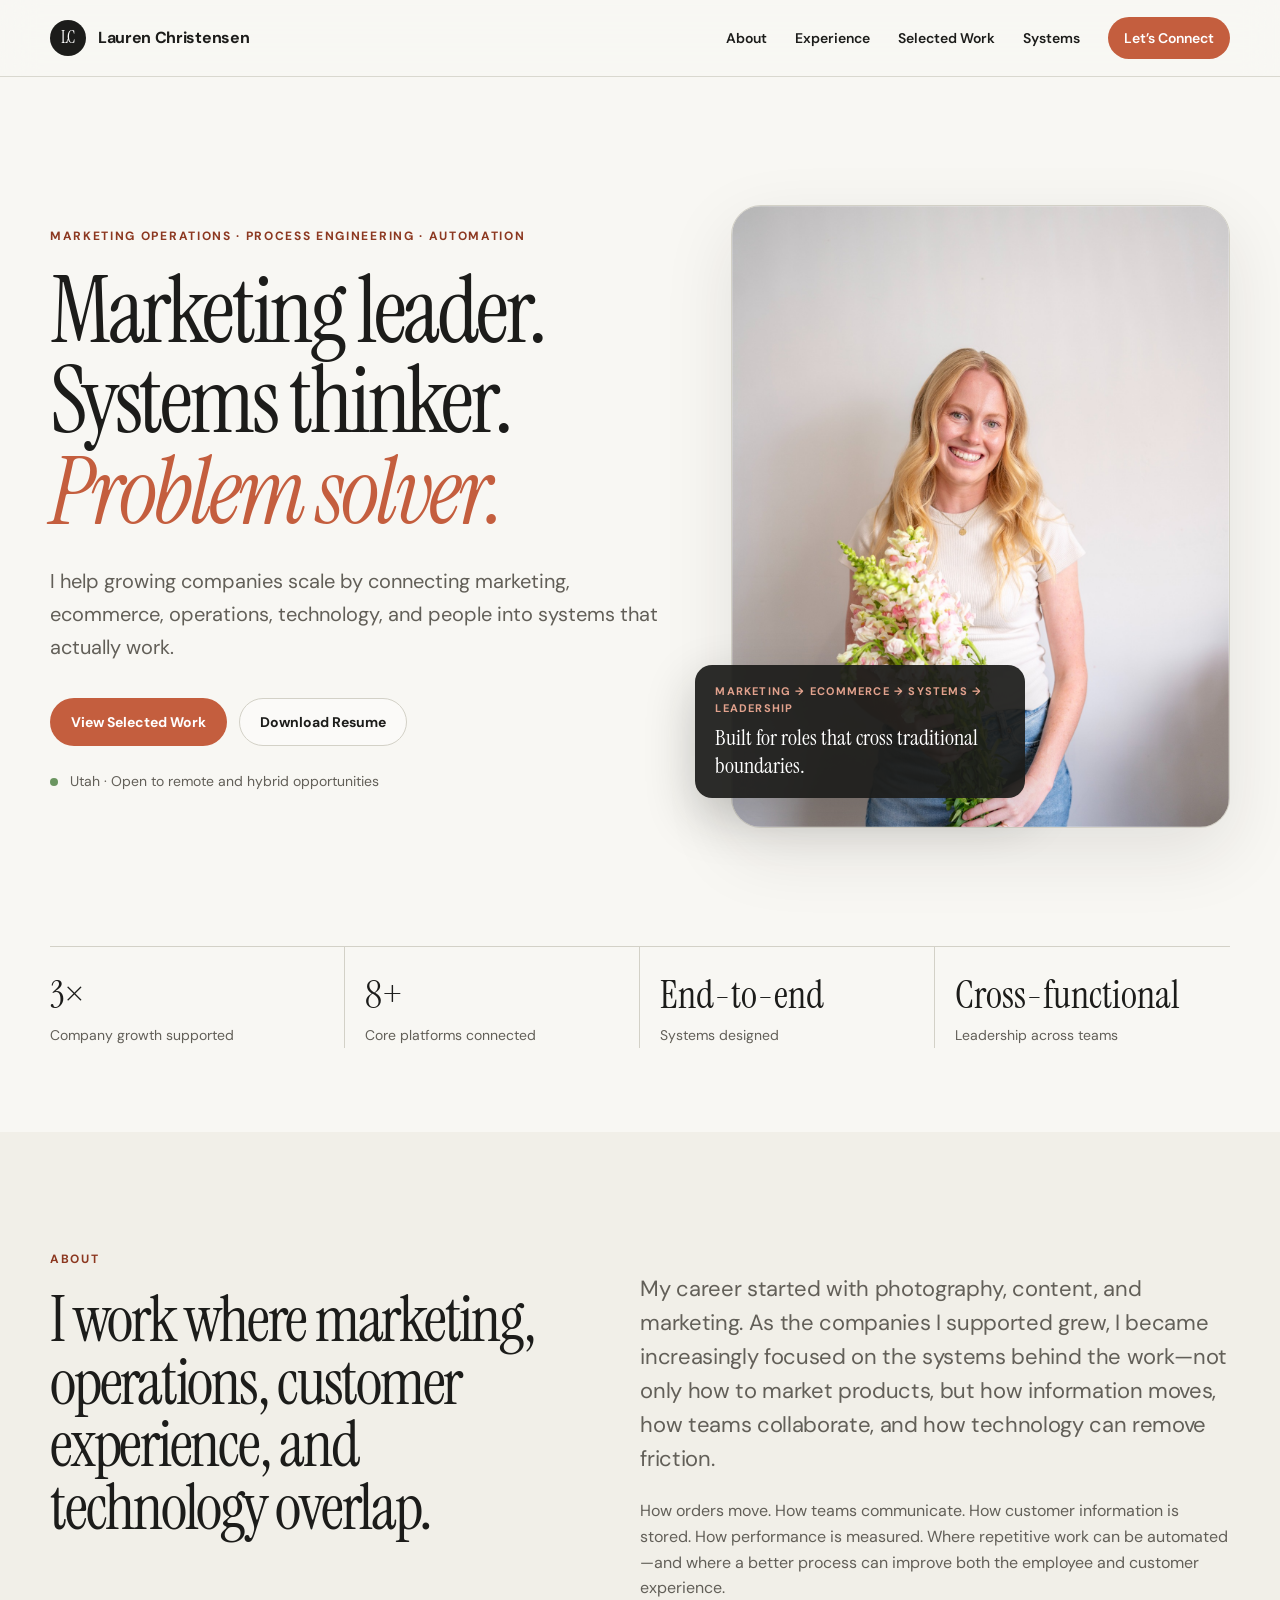
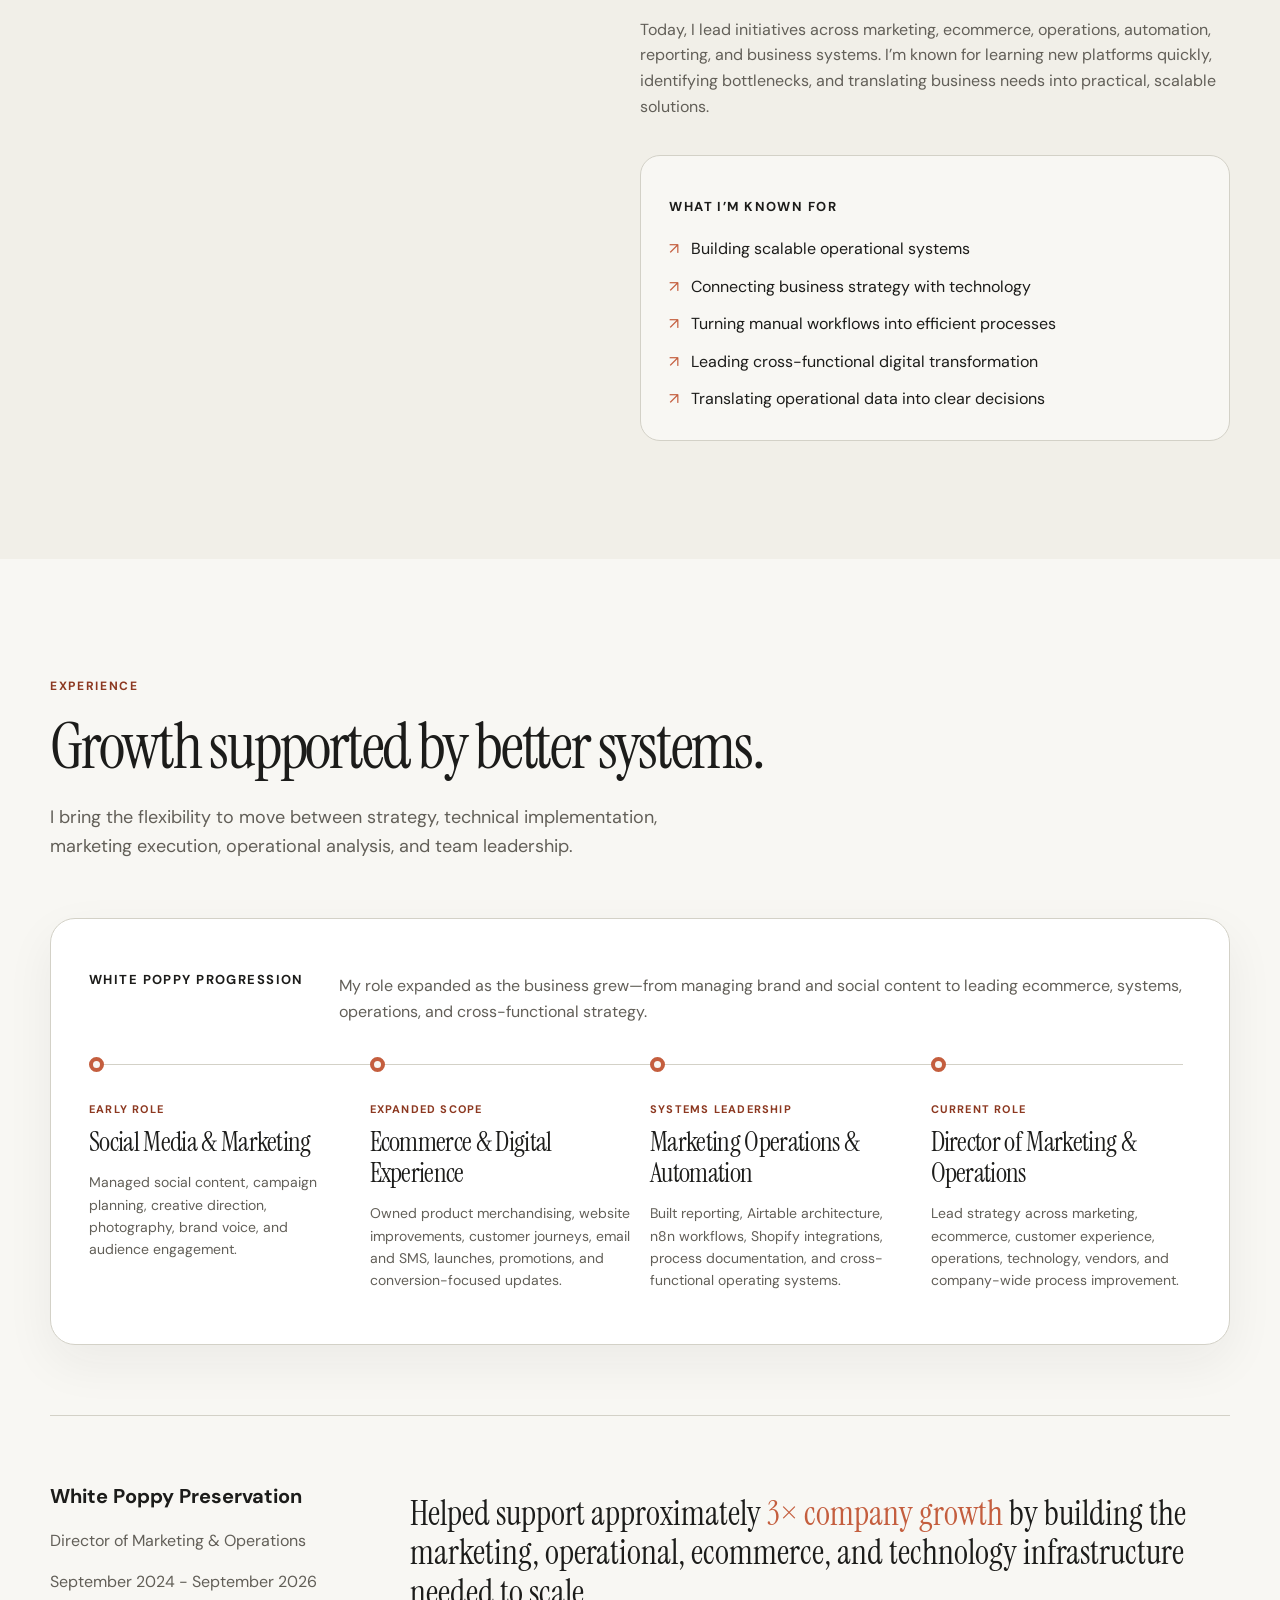
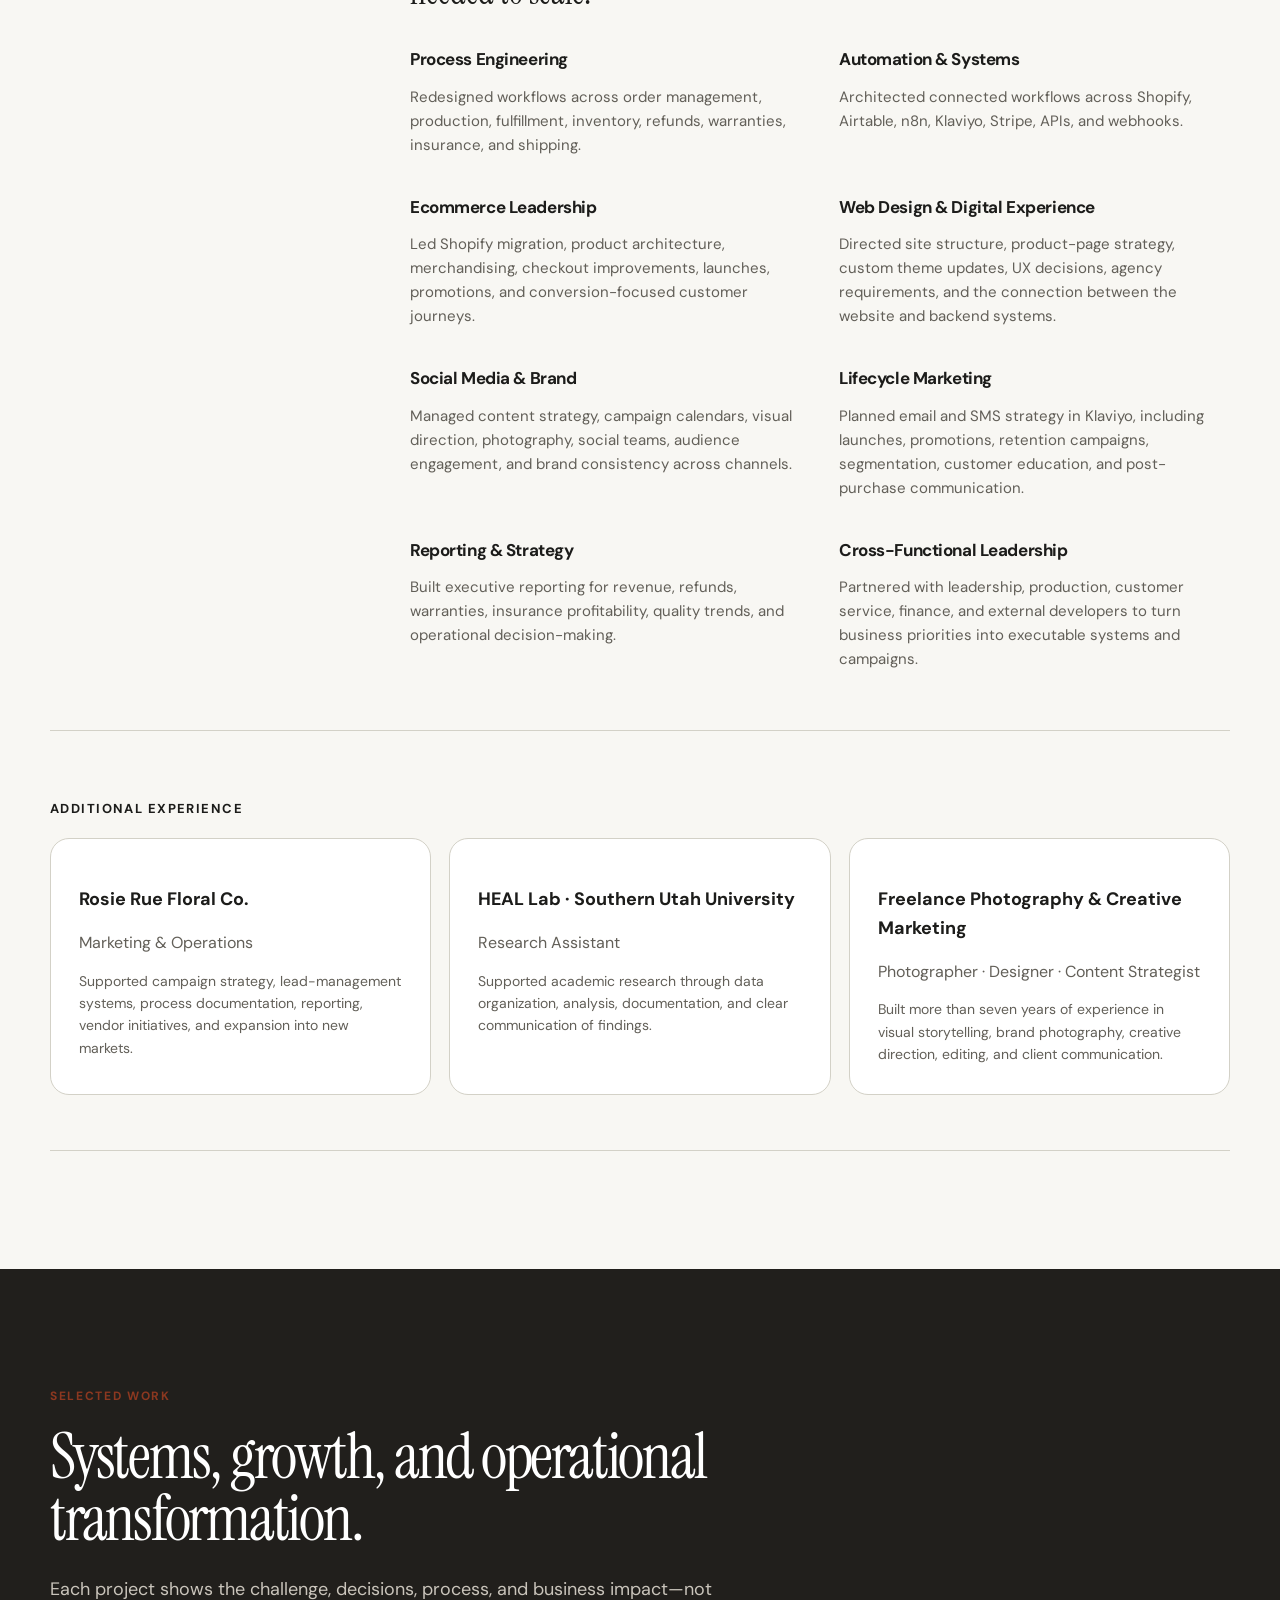
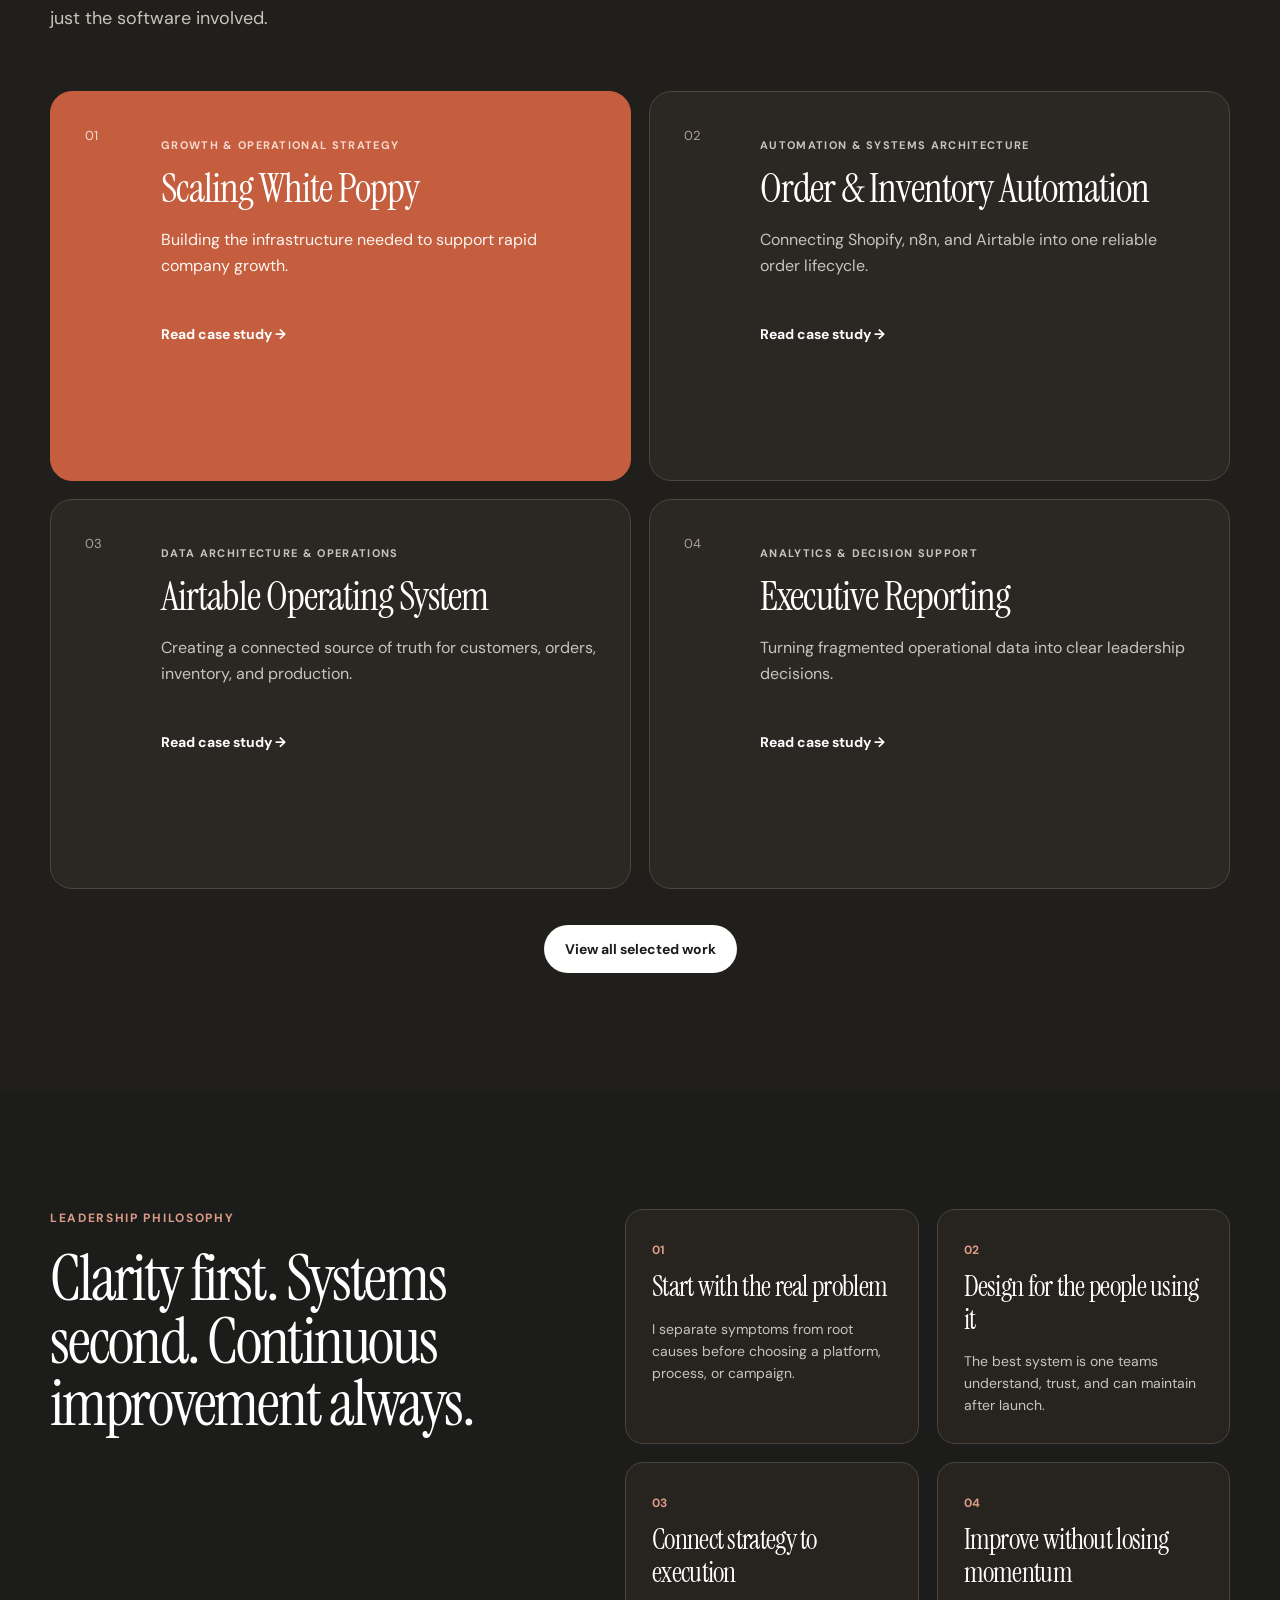
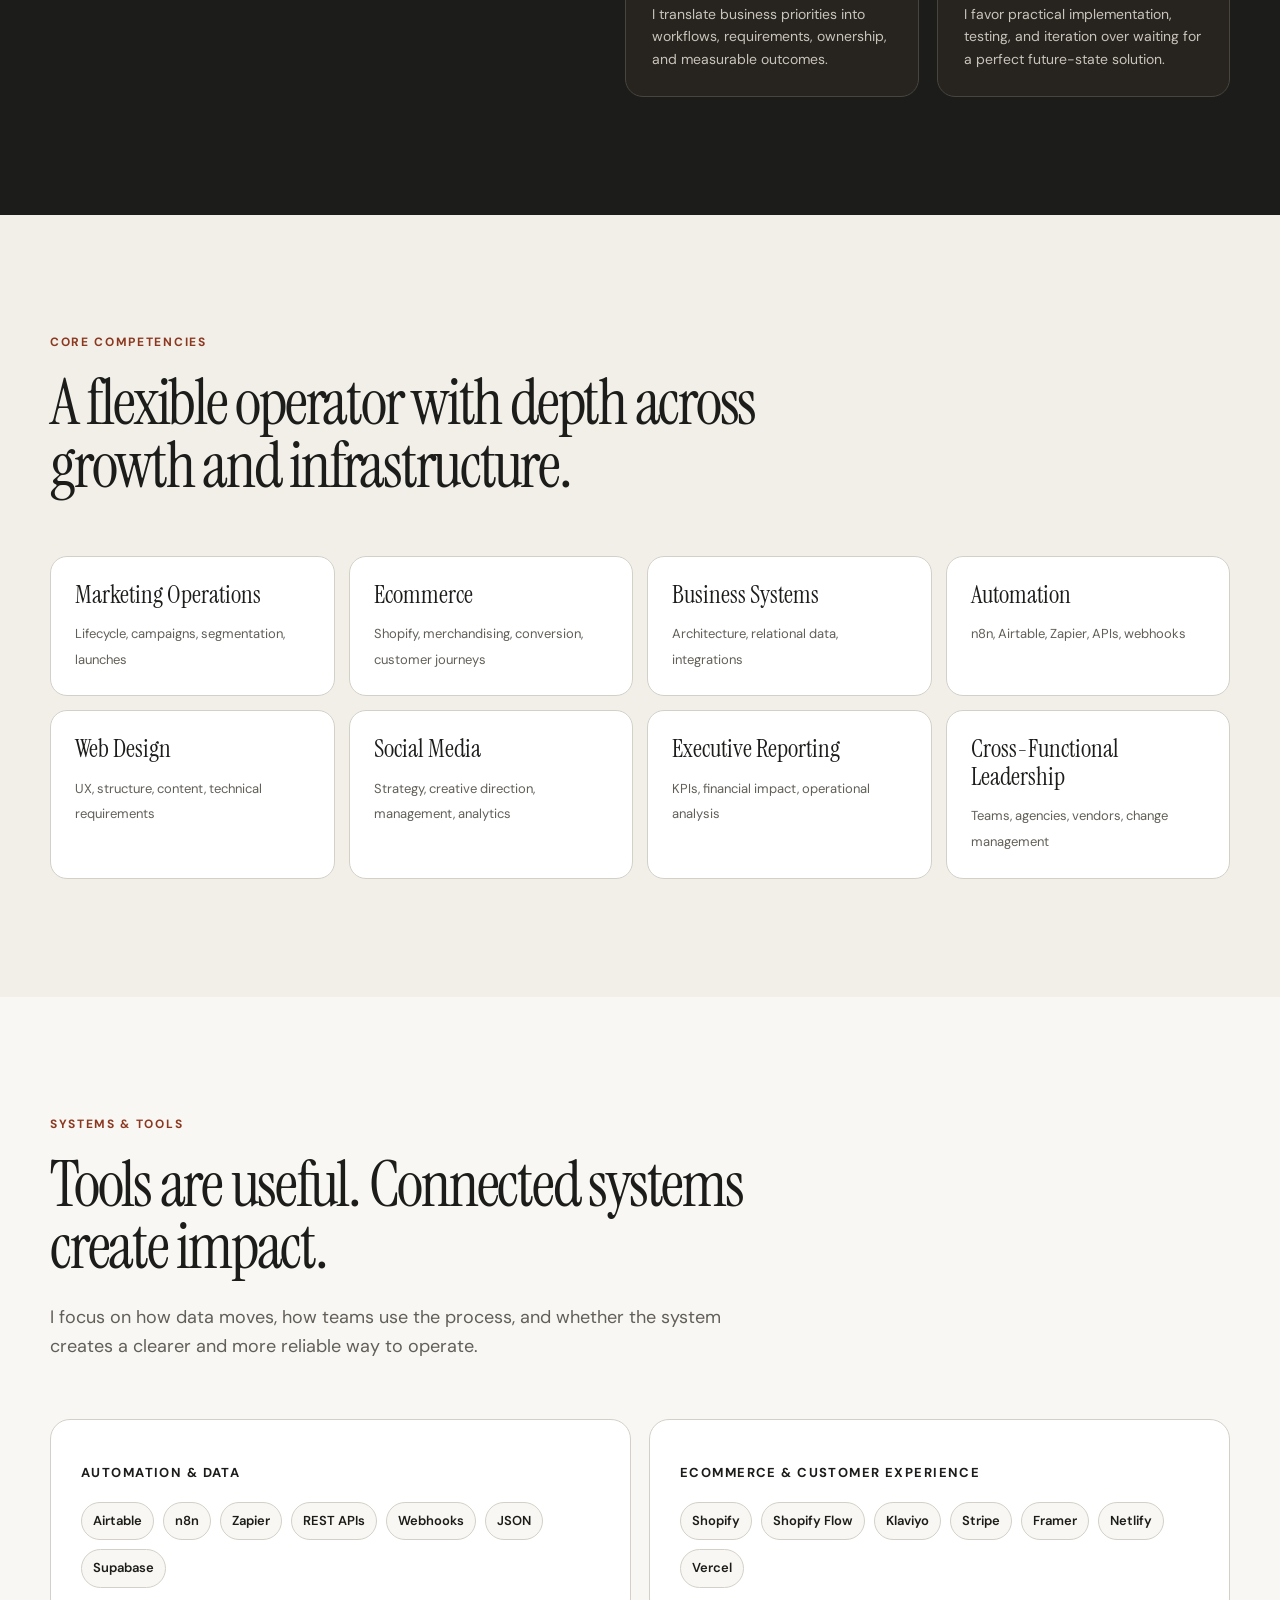
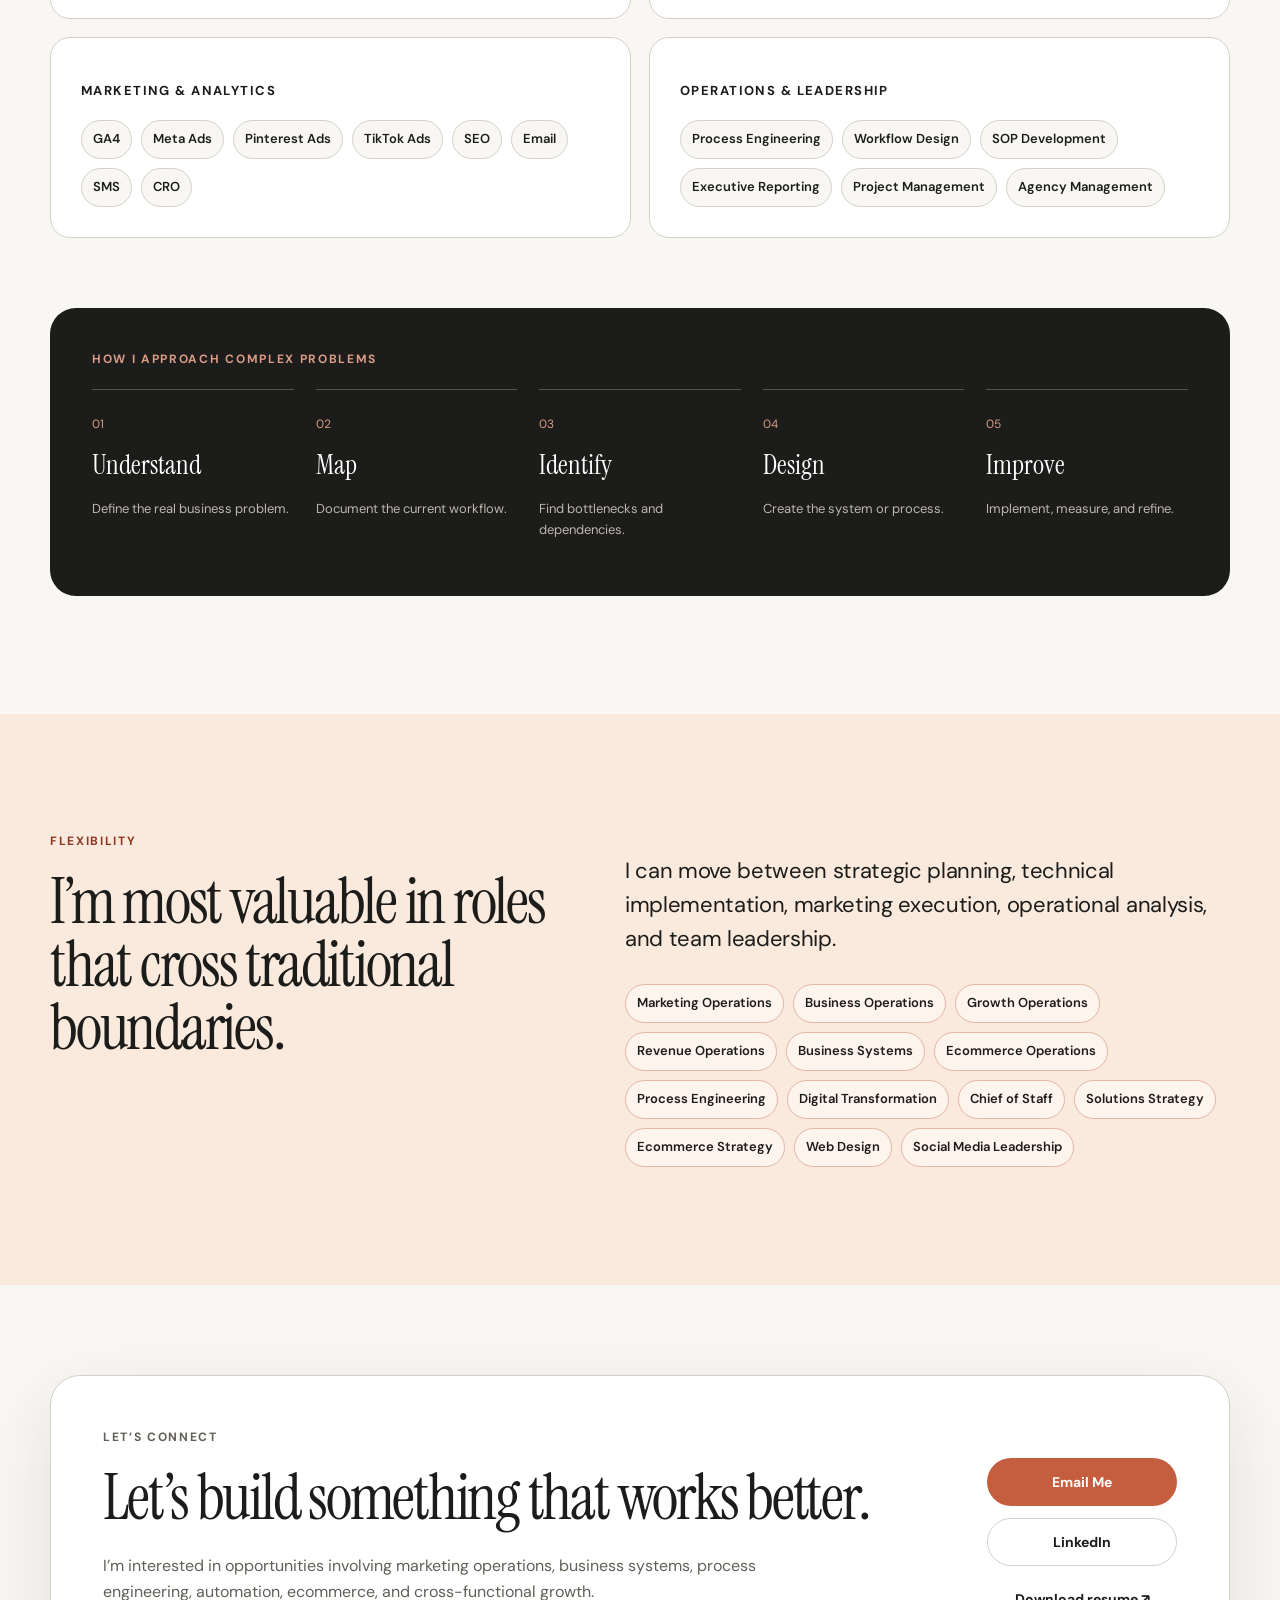
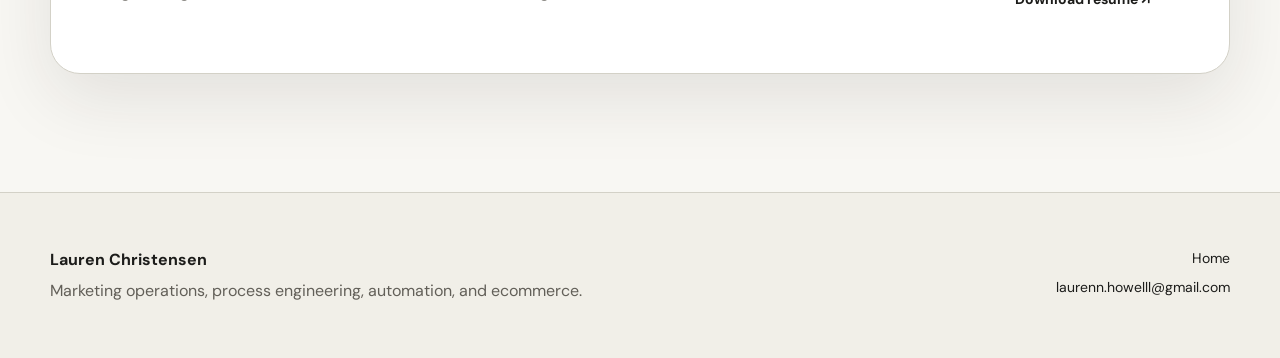
==== commit 2db397e8: "Add files via upload" ====
--- a/index.html
+++ b/index.html
@@ -34,8 +34,8 @@
   <div class="shell hero-grid">
     <div class="hero-copy reveal">
       <p class="eyebrow">Marketing Operations · Process Engineering · Automation</p>
-      <h1>I build the systems that help growing companies <em>scale.</em></h1>
-      <p class="hero-lede">I’m a marketing and operations leader who turns complex, manual workflows into scalable systems—connecting strategy, teams, technology, and customer experience.</p>
+      <h1>Marketing leader.<br>Systems thinker.<br><em>Problem solver.</em></h1>
+      <p class="hero-lede">I help growing companies scale by connecting marketing, ecommerce, operations, technology, and people into systems that actually work.</p>
       <div class="button-row">
         <a class="button primary" href="projects.html">View Selected Work</a>
         <a class="button secondary" href="lauren-christensen-resume.pdf" target="_blank">Download Resume</a>
@@ -70,7 +70,7 @@
       <h2>I work where marketing, operations, customer experience, and technology overlap.</h2>
     </div>
     <div class="about-copy reveal">
-      <p class="large-copy">My career began in marketing, but as the companies I supported grew, I became increasingly focused on the systems behind the work.</p>
+      <p class="large-copy">My career started with photography, content, and marketing. As the companies I supported grew, I became increasingly focused on the systems behind the work—not only how to market products, but how information moves, how teams collaborate, and how technology can remove friction.</p>
       <p>How orders move. How teams communicate. How customer information is stored. How performance is measured. Where repetitive work can be automated—and where a better process can improve both the employee and customer experience.</p>
       <p>Today, I lead initiatives across marketing, ecommerce, operations, automation, reporting, and business systems. I’m known for learning new platforms quickly, identifying bottlenecks, and translating business needs into practical, scalable solutions.</p>
       <div class="known-for">
@@ -132,7 +132,7 @@
       <div class="experience-meta">
         <p class="company">White Poppy Preservation</p>
         <p class="role">Director of Marketing & Operations</p>
-        <p class="date">2024–Present</p>
+        <p class="date">September 2024 - September 2026</p>
       </div>
       <div class="experience-details">
         <p class="impact-statement">Helped support approximately <strong>3× company growth</strong> by building the marketing, operational, ecommerce, and technology infrastructure needed to scale.</p>
@@ -196,6 +196,37 @@
   </div>
 </section>
 
+<section class="section leadership-section">
+  <div class="shell leadership-grid">
+    <div class="reveal">
+      <p class="eyebrow">Leadership philosophy</p>
+      <h2>Clarity first. Systems second. Continuous improvement always.</h2>
+    </div>
+    <div class="leadership-principles reveal">
+      <article><span>01</span><h3>Start with the real problem</h3><p>I separate symptoms from root causes before choosing a platform, process, or campaign.</p></article>
+      <article><span>02</span><h3>Design for the people using it</h3><p>The best system is one teams understand, trust, and can maintain after launch.</p></article>
+      <article><span>03</span><h3>Connect strategy to execution</h3><p>I translate business priorities into workflows, requirements, ownership, and measurable outcomes.</p></article>
+      <article><span>04</span><h3>Improve without losing momentum</h3><p>I favor practical implementation, testing, and iteration over waiting for a perfect future-state solution.</p></article>
+    </div>
+  </div>
+</section>
+
+<section class="section section-muted competencies-section">
+  <div class="shell">
+    <div class="section-heading reveal"><p class="eyebrow">Core competencies</p><h2>A flexible operator with depth across growth and infrastructure.</h2></div>
+    <div class="competency-grid reveal">
+      <div><strong>Marketing Operations</strong><span>Lifecycle, campaigns, segmentation, launches</span></div>
+      <div><strong>Ecommerce</strong><span>Shopify, merchandising, conversion, customer journeys</span></div>
+      <div><strong>Business Systems</strong><span>Architecture, relational data, integrations</span></div>
+      <div><strong>Automation</strong><span>n8n, Airtable, Zapier, APIs, webhooks</span></div>
+      <div><strong>Web Design</strong><span>UX, structure, content, technical requirements</span></div>
+      <div><strong>Social Media</strong><span>Strategy, creative direction, management, analytics</span></div>
+      <div><strong>Executive Reporting</strong><span>KPIs, financial impact, operational analysis</span></div>
+      <div><strong>Cross-Functional Leadership</strong><span>Teams, agencies, vendors, change management</span></div>
+    </div>
+  </div>
+</section>
+
 <section class="section" id="systems">
   <div class="shell">
     <div class="section-heading reveal">
@@ -235,7 +266,7 @@
 <section class="section contact-section" id="contact">
   <div class="shell contact-card reveal">
     <div><p class="eyebrow">Let’s connect</p><h2>Let’s build something that works better.</h2><p>I’m interested in opportunities involving marketing operations, business systems, process engineering, automation, ecommerce, and cross-functional growth.</p></div>
-    <div class="contact-actions"><a class="button primary" href="mailto:hello@laurenchristensen.com">Email Me</a><a class="button secondary" href="#">LinkedIn</a><a class="text-link" href="lauren-christensen-resume.pdf" target="_blank">Download resume ↗</a></div>
+    <div class="contact-actions"><a class="button primary" href="mailto:laurenn.howelll@gmail.com">Email Me</a><a class="button secondary" href="https://www.linkedin.com/in/lauren-howell-christensen-579607173/" target="_blank" rel="noopener">LinkedIn</a><a class="text-link" href="lauren-christensen-resume.pdf" target="_blank">Download resume ↗</a></div>
   </div>
 </section>
 </main>
@@ -248,7 +279,7 @@
     </div>
     <div class="footer-links">
       <a href="index.html">Home</a>
-      <a href="mailto:hello@laurenchristensen.com">hello@laurenchristensen.com</a>
+      <a href="mailto:laurenn.howelll@gmail.com">laurenn.howelll@gmail.com</a>
     </div>
   </div>
 </footer>
--- a/styles.css
+++ b/styles.css
@@ -57,3 +57,20 @@
   .career-timeline{padding:26px}
   .timeline-intro,.timeline-track{grid-template-columns:1fr}
 }
+
+
+/* Version 4 additions */
+.leadership-section{background:var(--ink);color:#fff}
+.leadership-section .eyebrow{color:#db9c87}
+.leadership-grid{display:grid;grid-template-columns:.9fr 1.1fr;gap:80px}
+.leadership-principles{display:grid;grid-template-columns:1fr 1fr;gap:18px}
+.leadership-principles article{padding:26px;border:1px solid #49443e;border-radius:18px;background:#27241f}
+.leadership-principles span{color:#db9c87;font-size:12px;font-weight:700}
+.leadership-principles h3{font-family:"Instrument Serif",serif;font-size:28px;font-weight:400;margin:10px 0}
+.leadership-principles p{color:#c9c4bb;font-size:14px;margin-bottom:0}
+.competency-grid{display:grid;grid-template-columns:repeat(4,1fr);gap:14px}
+.competency-grid div{padding:24px;border:1px solid var(--line);border-radius:17px;background:#fff;min-height:140px}
+.competency-grid strong{display:block;font-family:"Instrument Serif",serif;font-size:25px;font-weight:400;line-height:1.1;margin-bottom:12px}
+.competency-grid span{color:var(--muted);font-size:13px;line-height:1.45}
+@media(max-width:900px){.leadership-grid{grid-template-columns:1fr}.competency-grid{grid-template-columns:1fr 1fr}}
+@media(max-width:720px){.leadership-principles,.competency-grid{grid-template-columns:1fr}}
